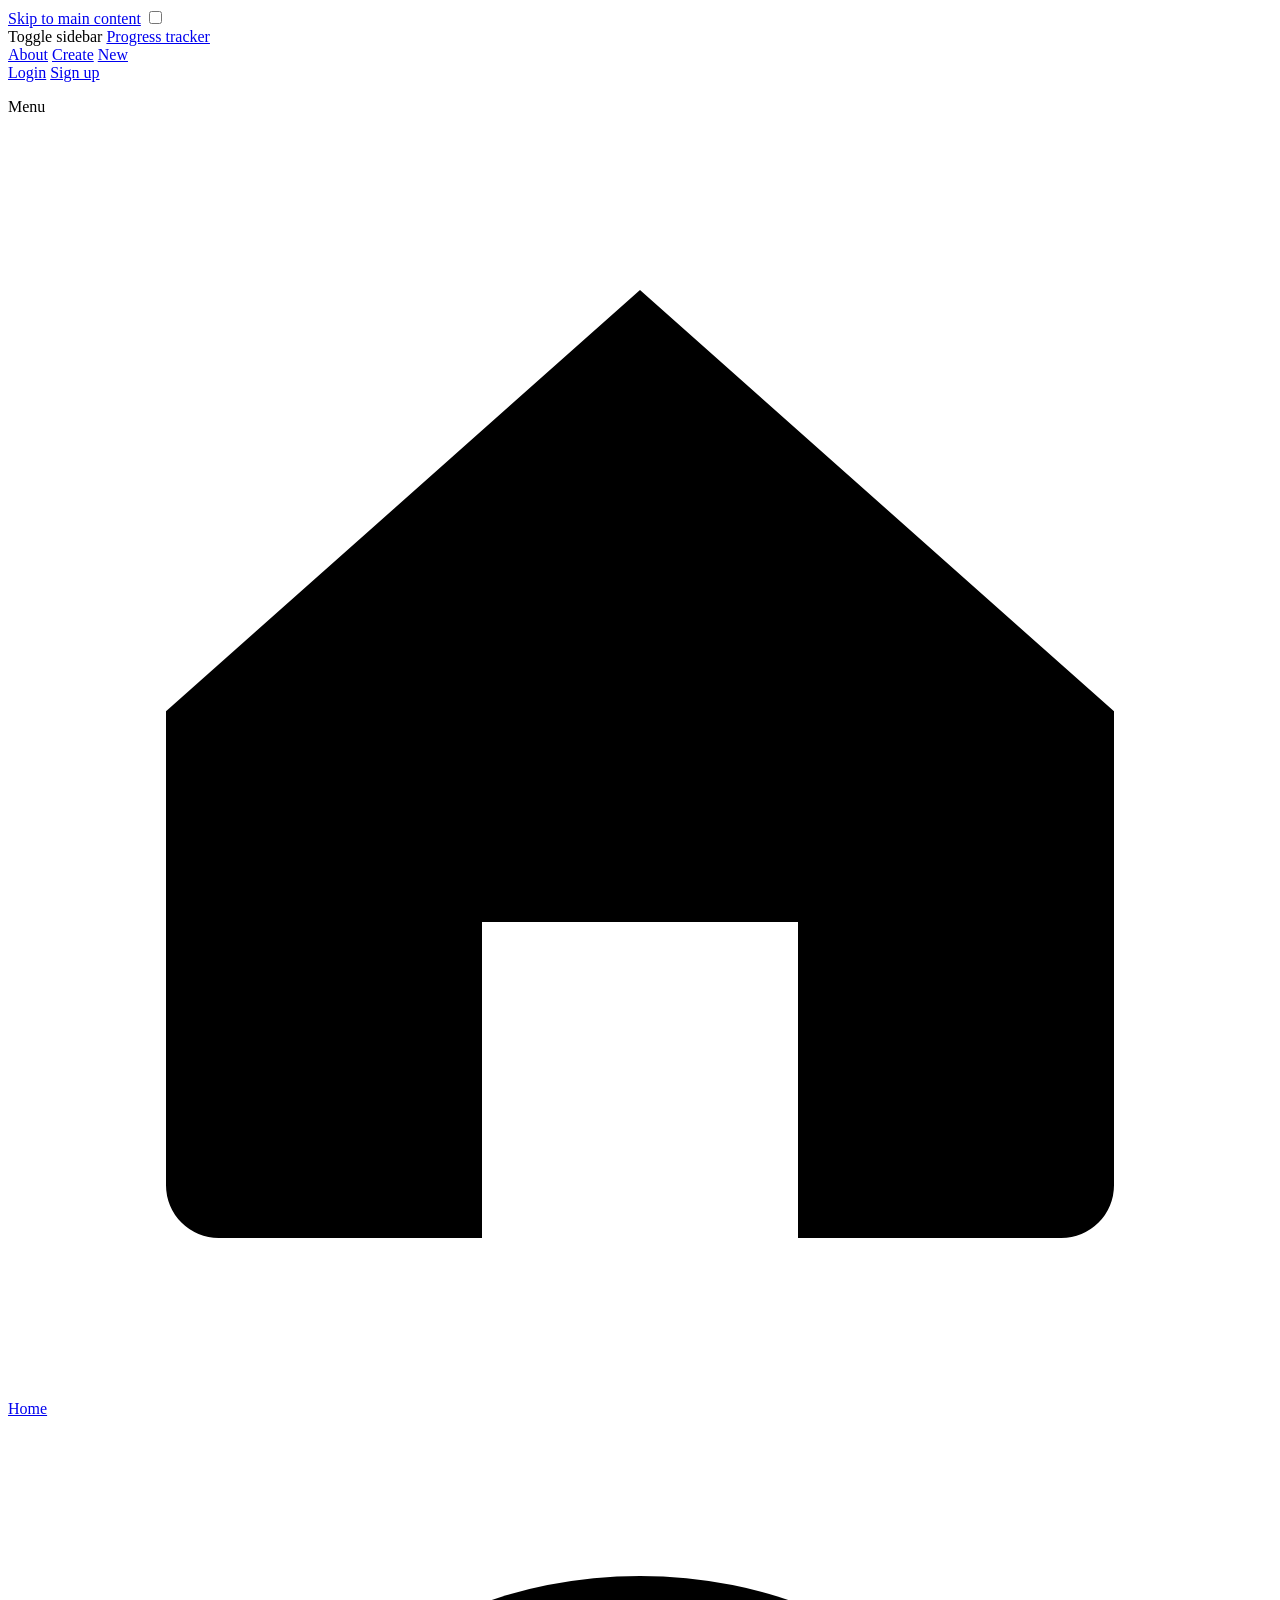
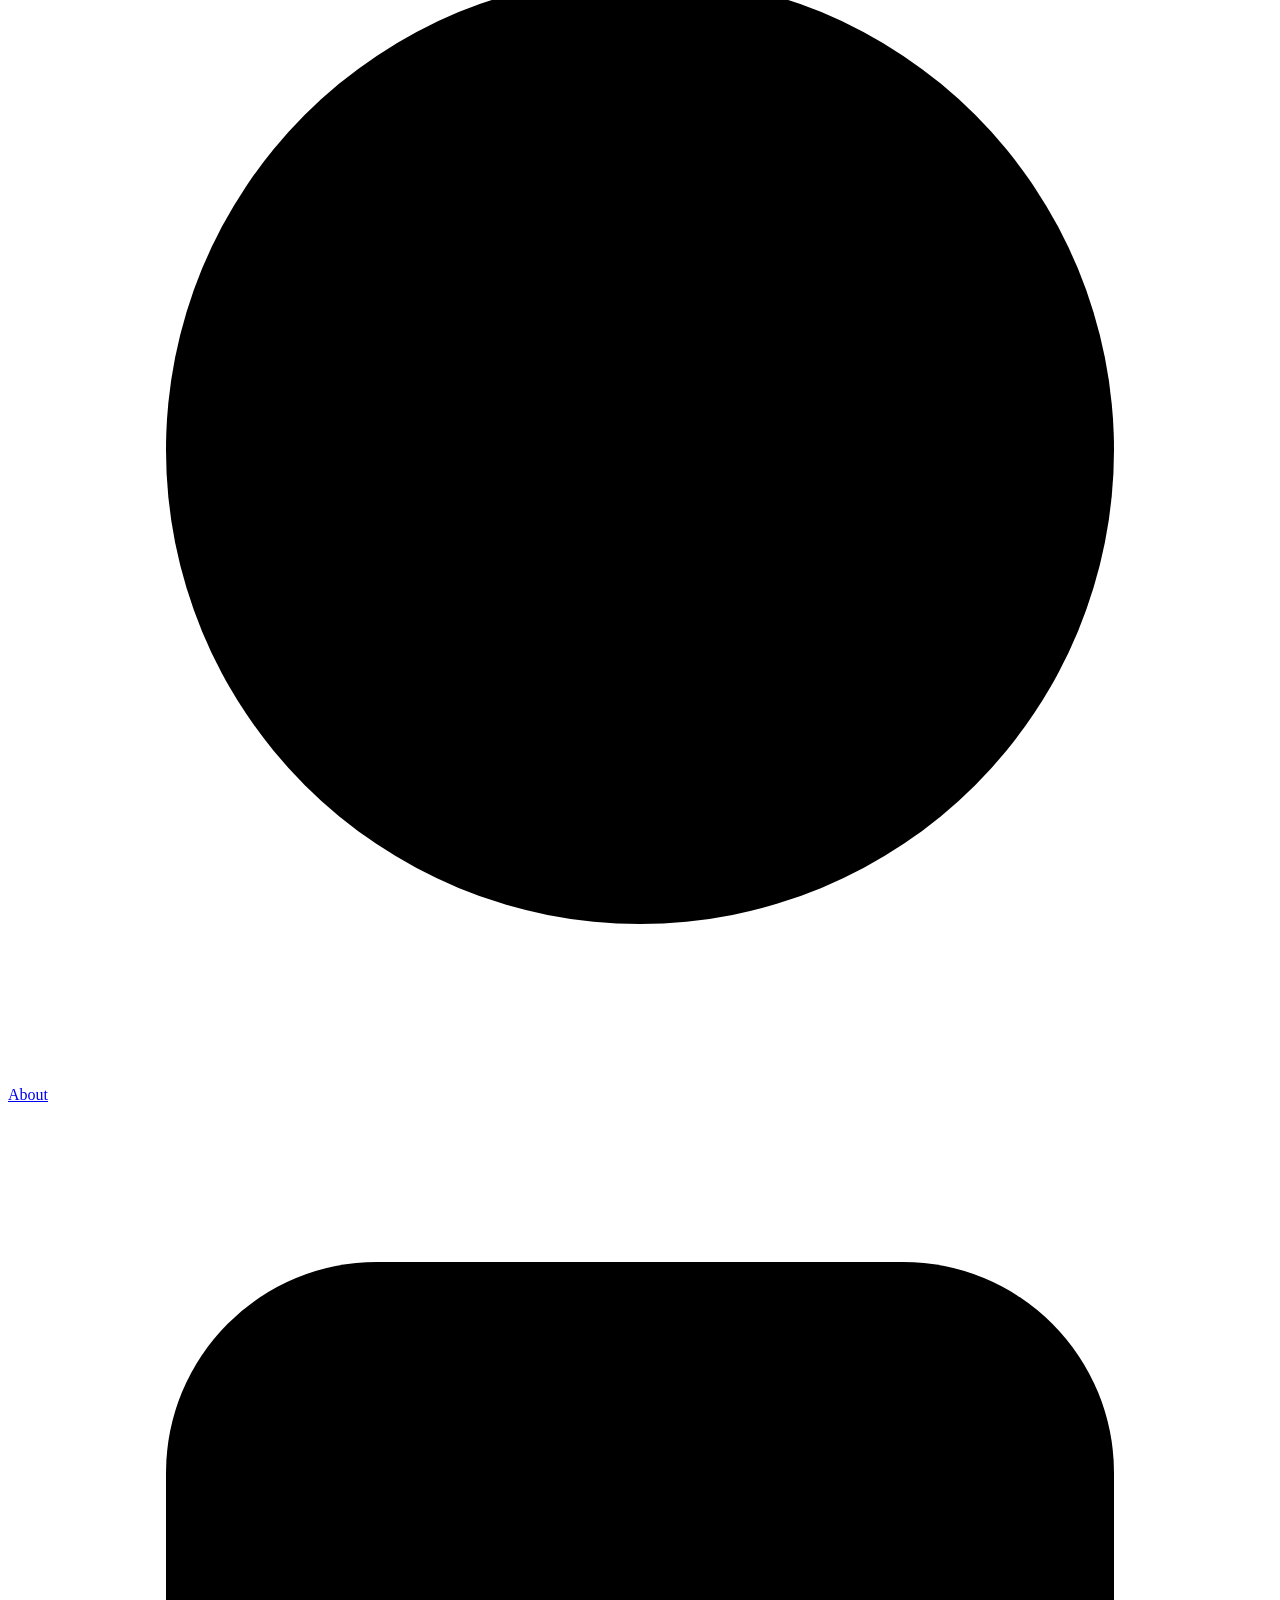
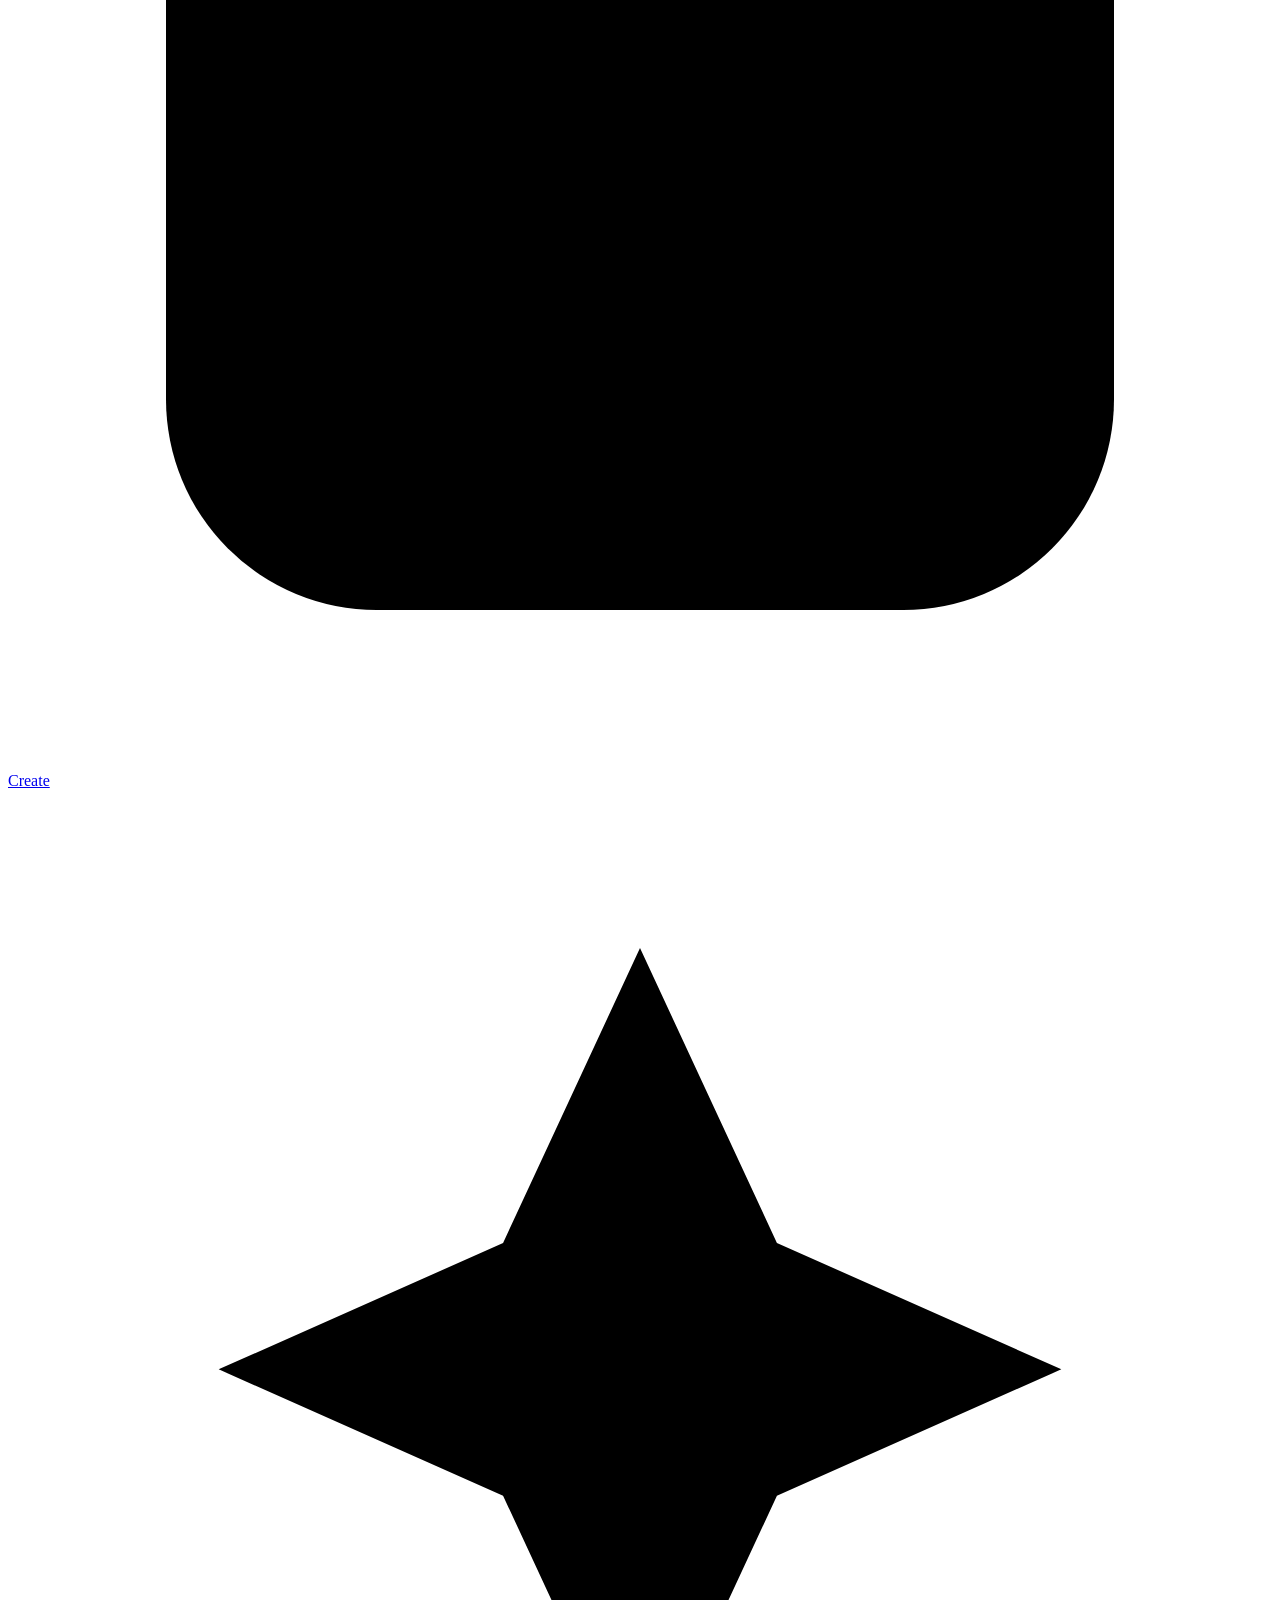
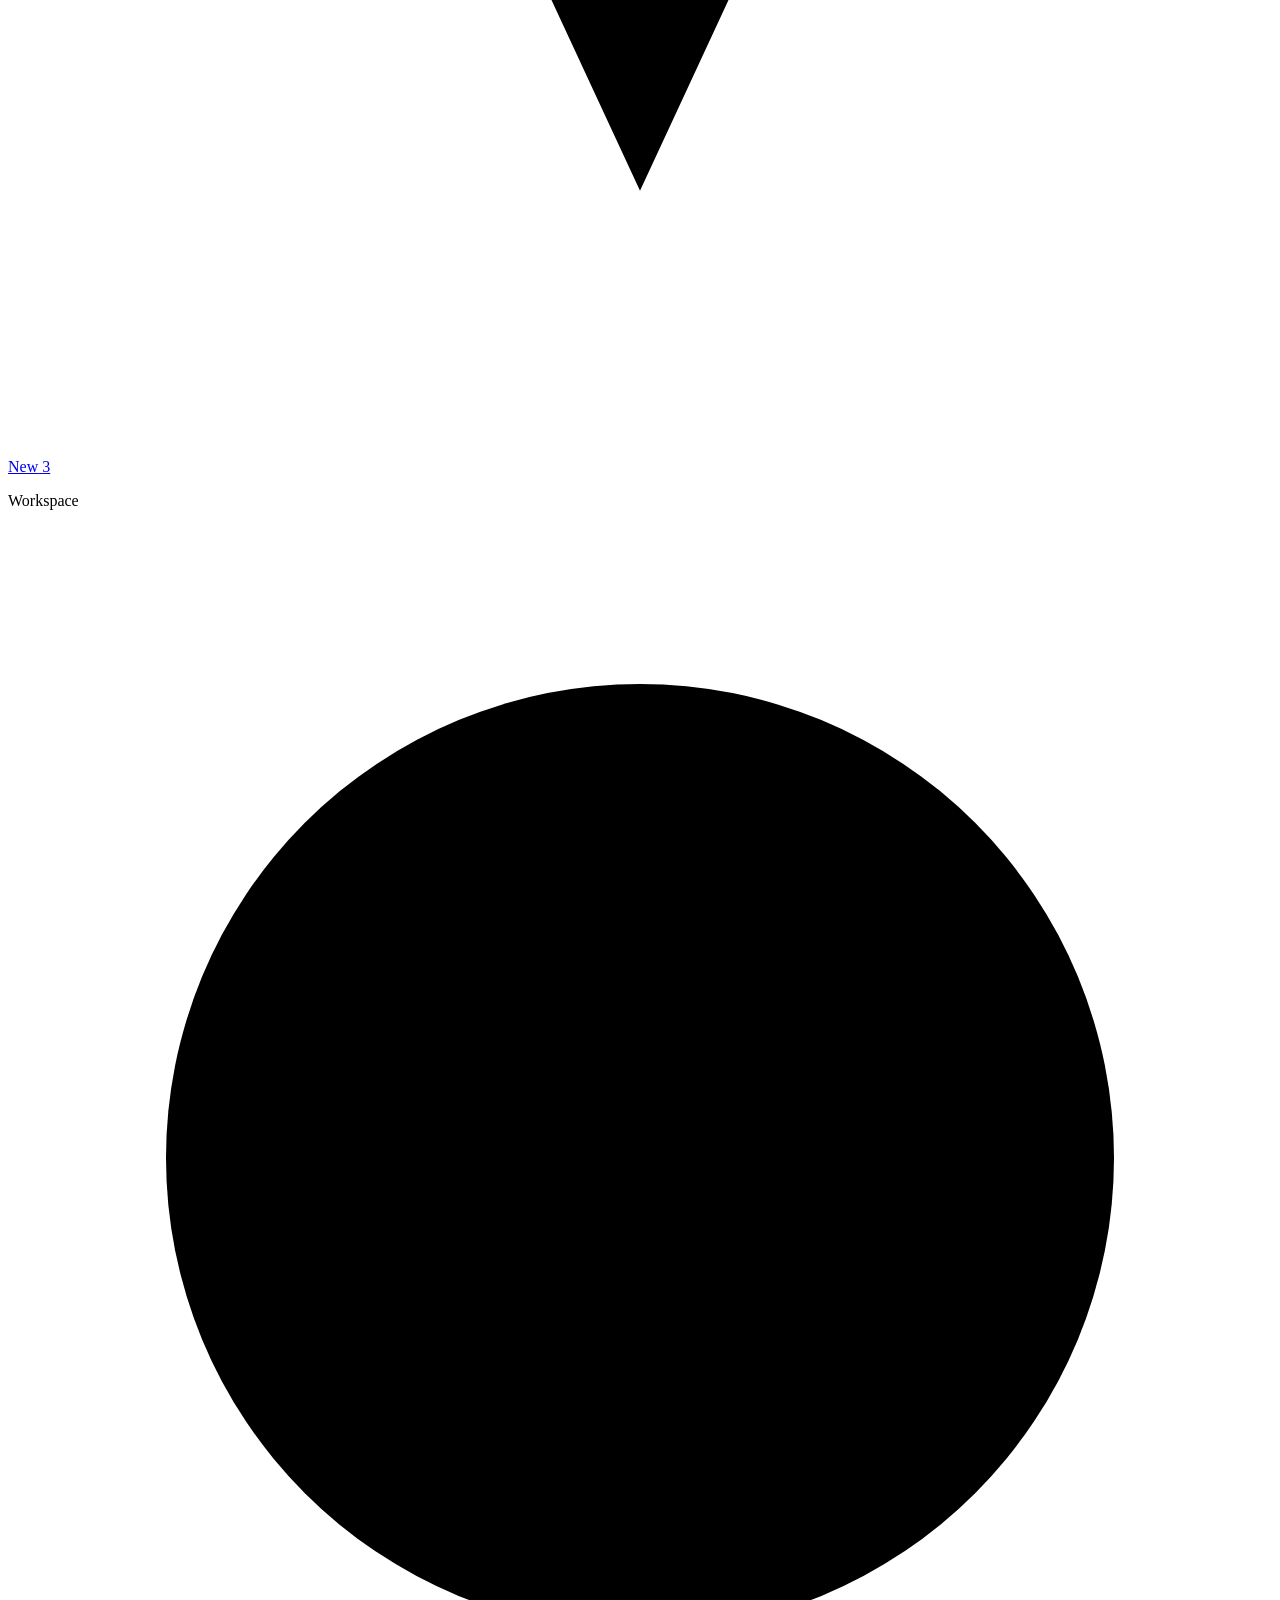
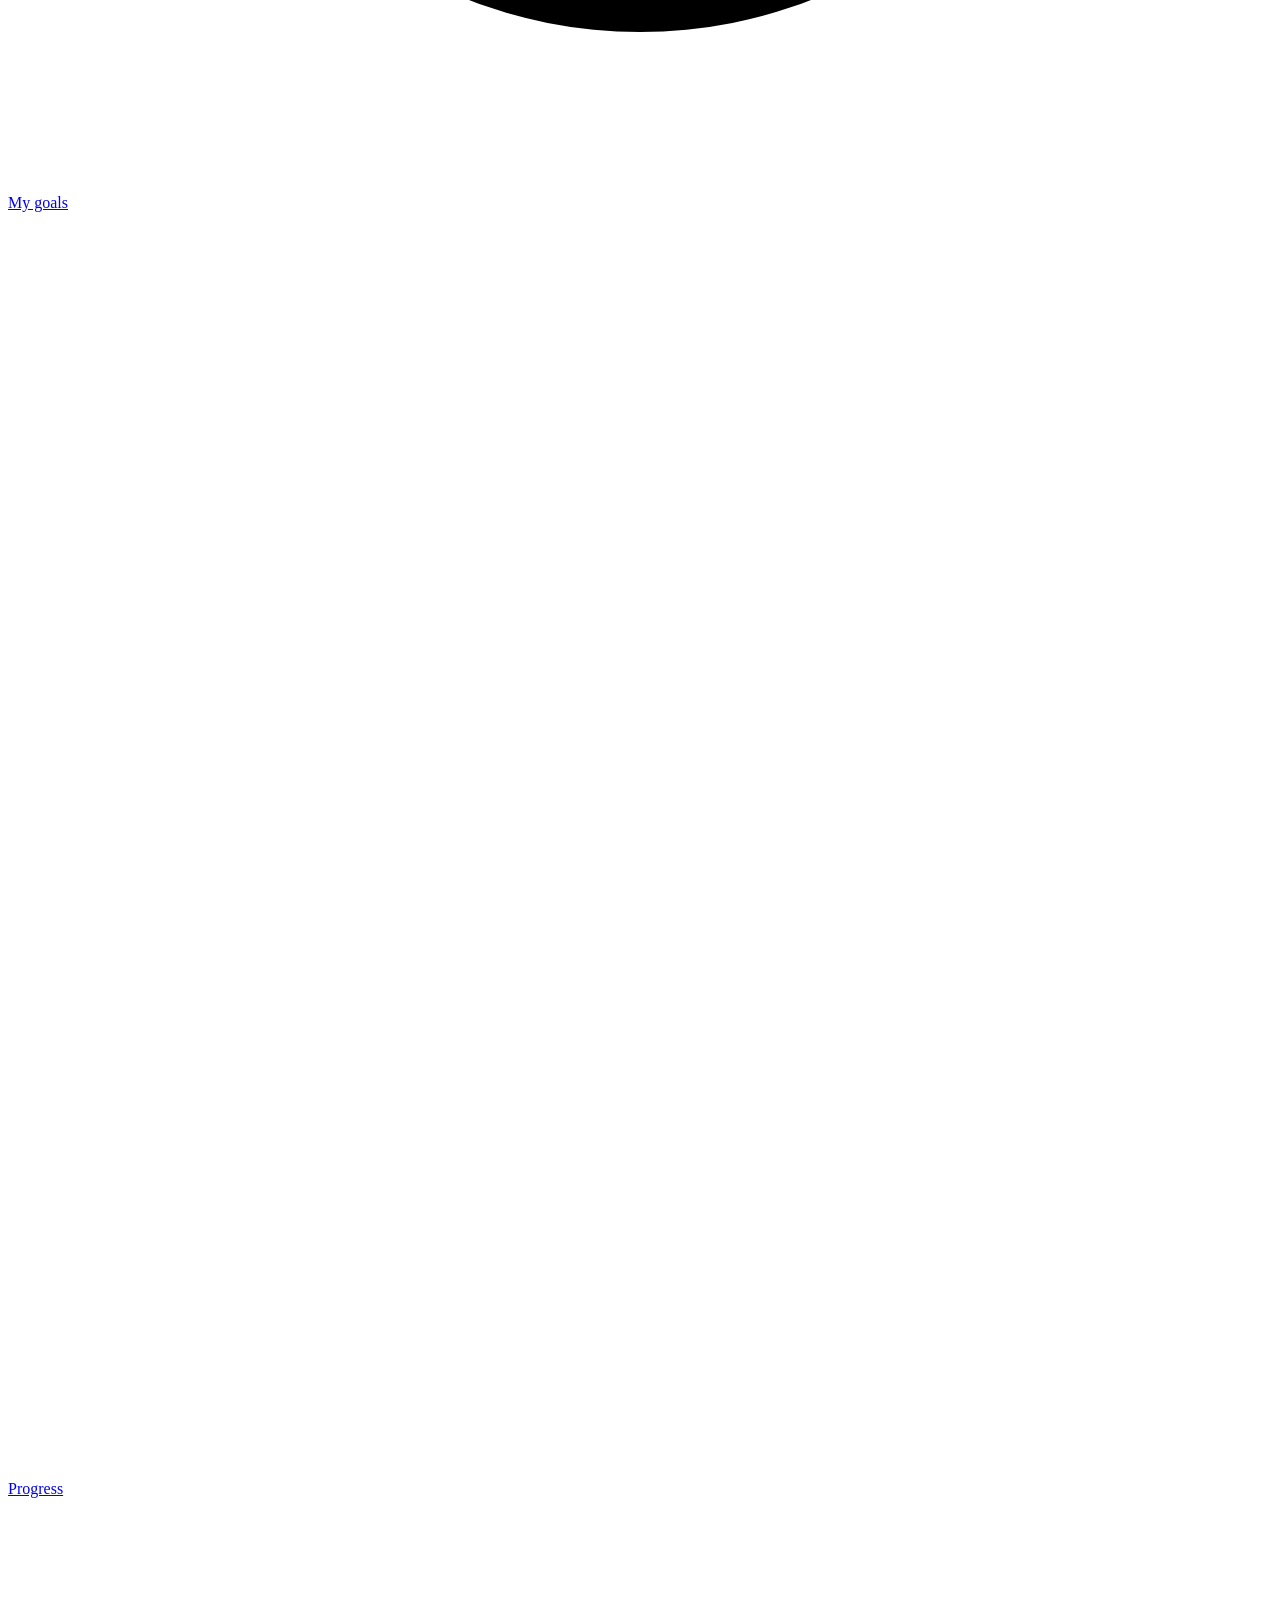
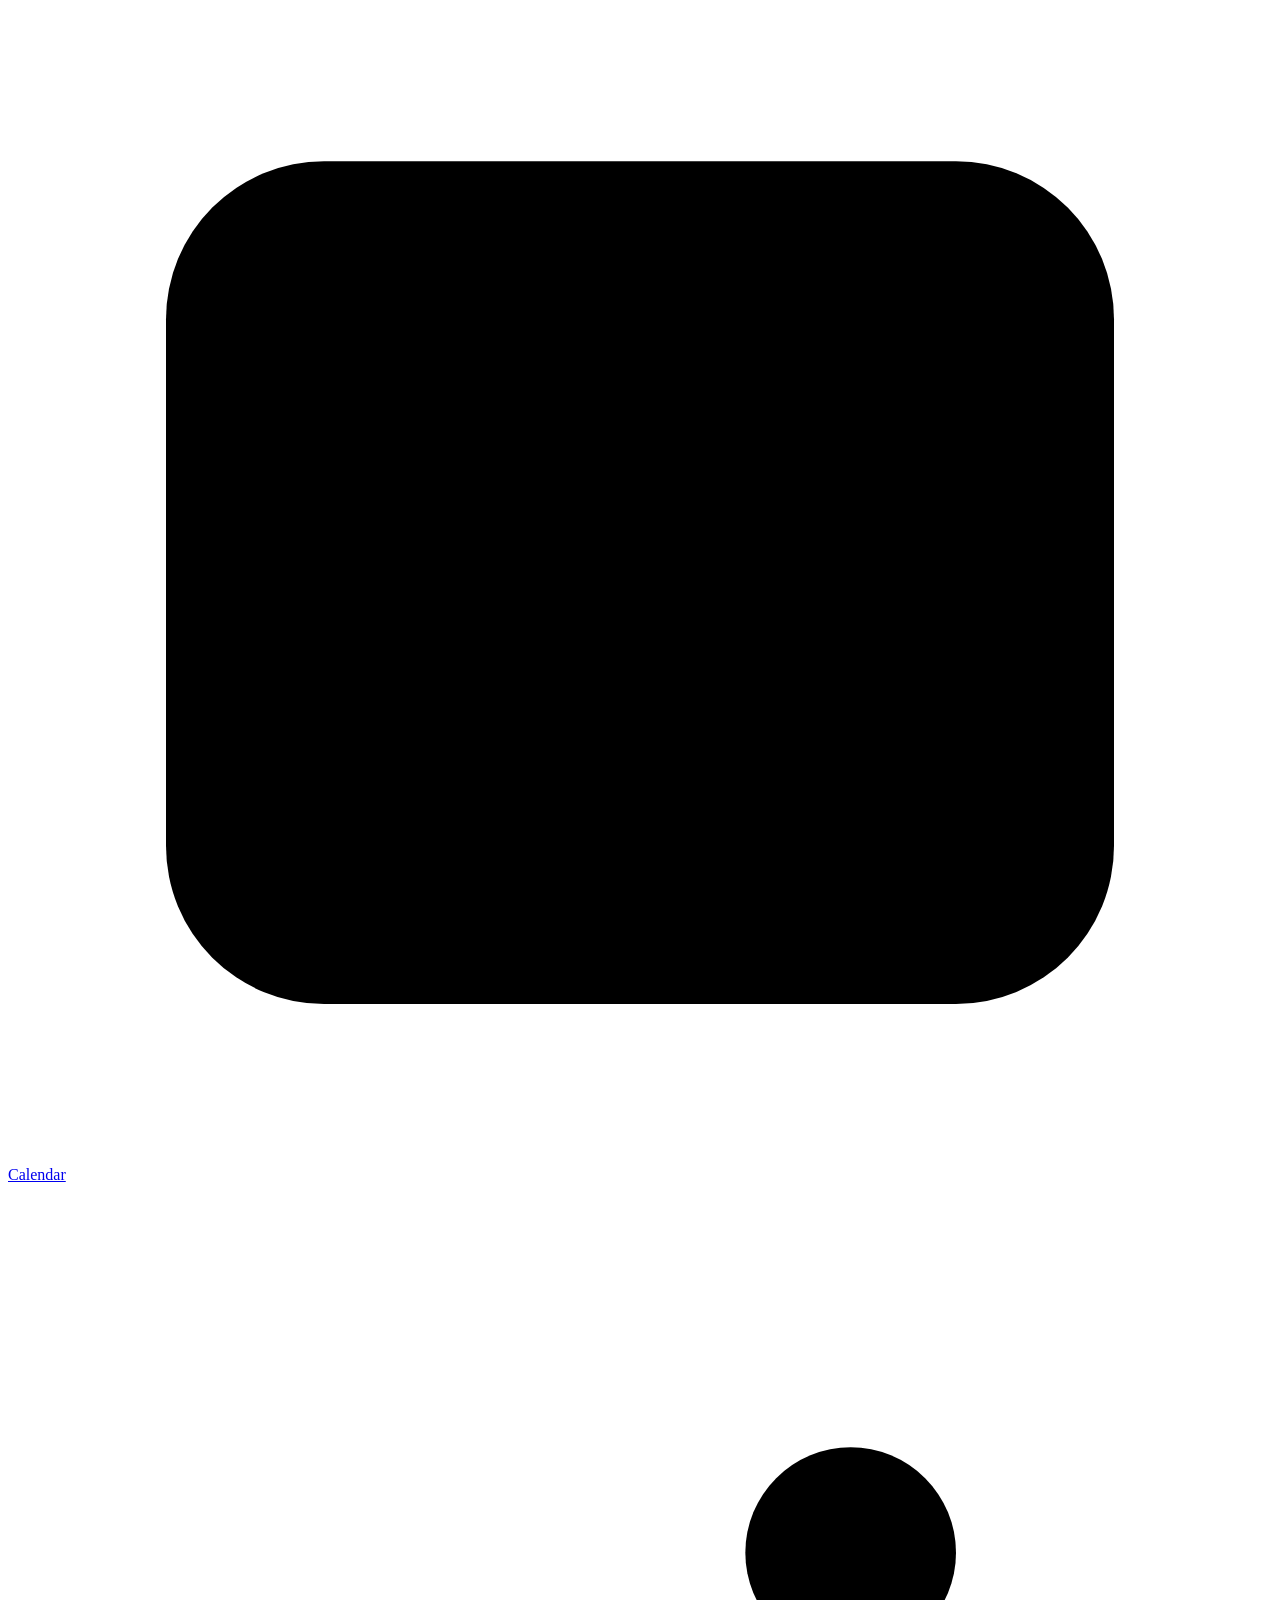
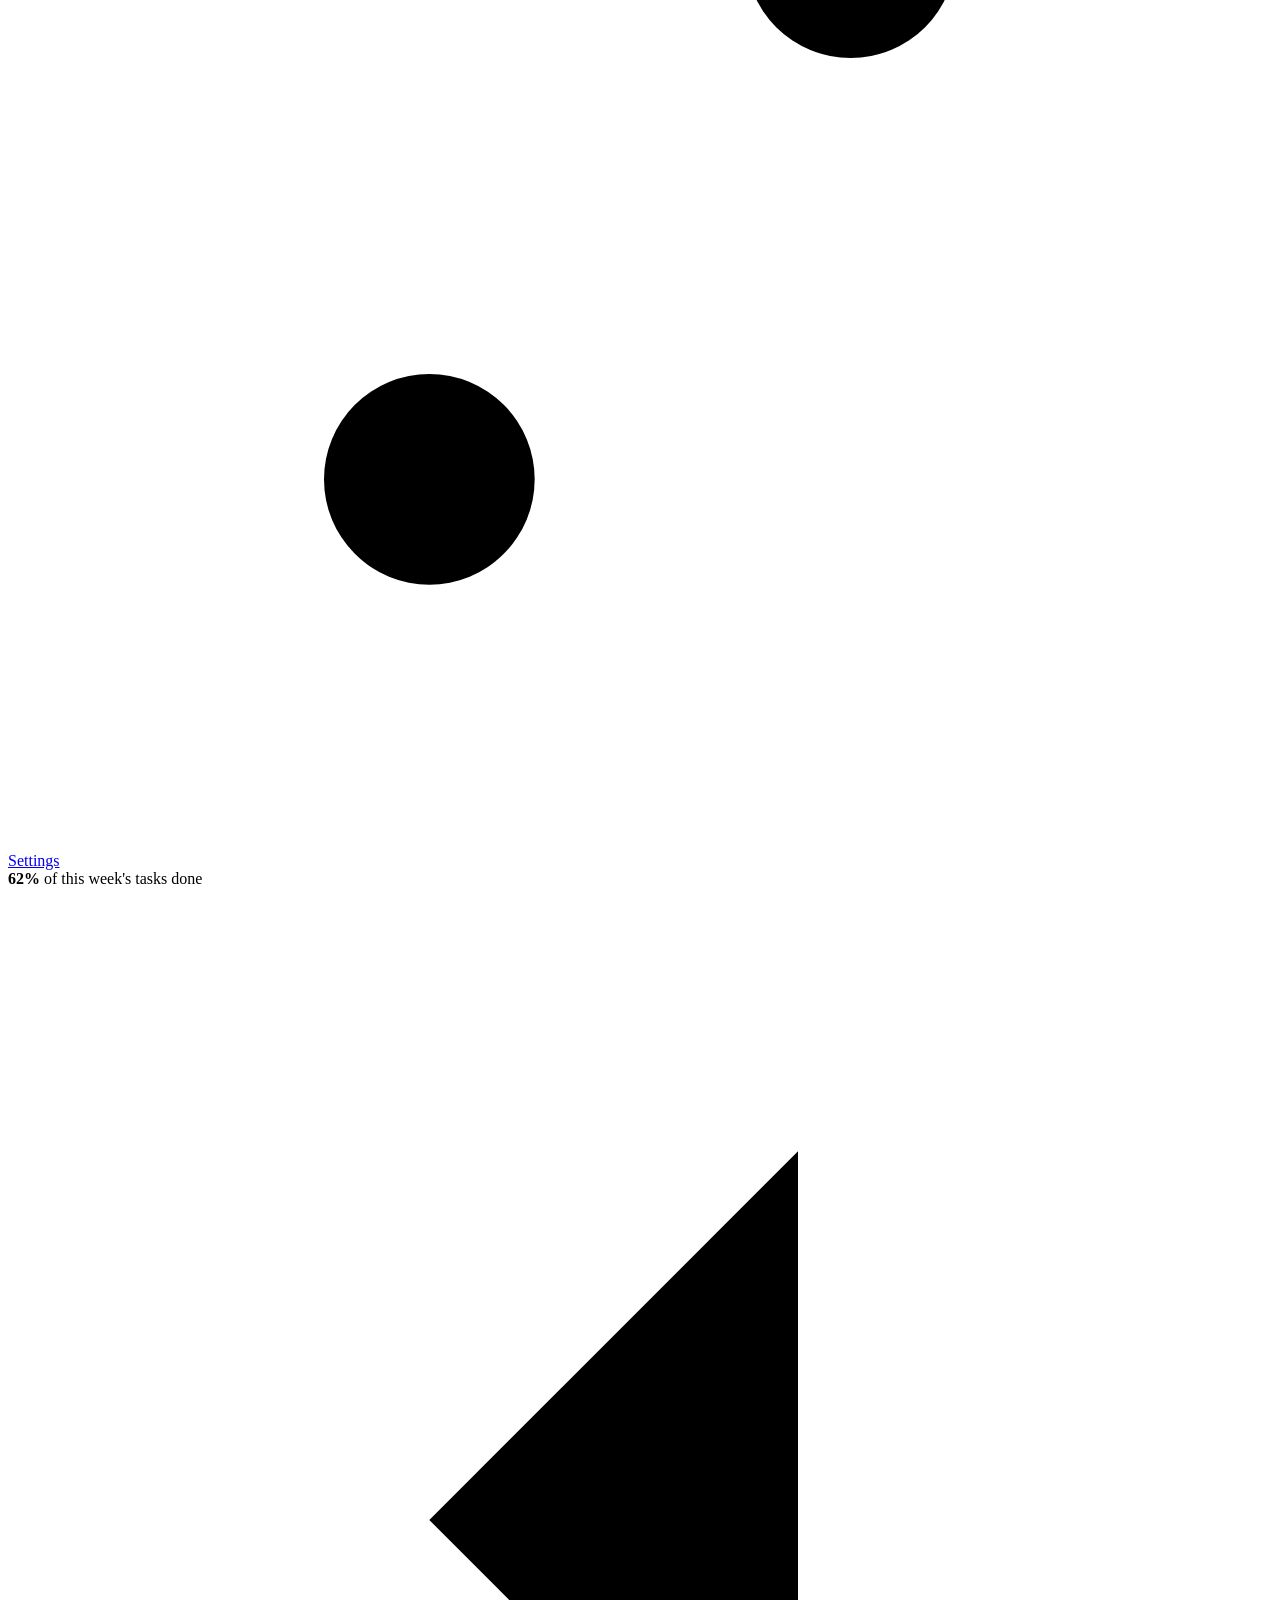
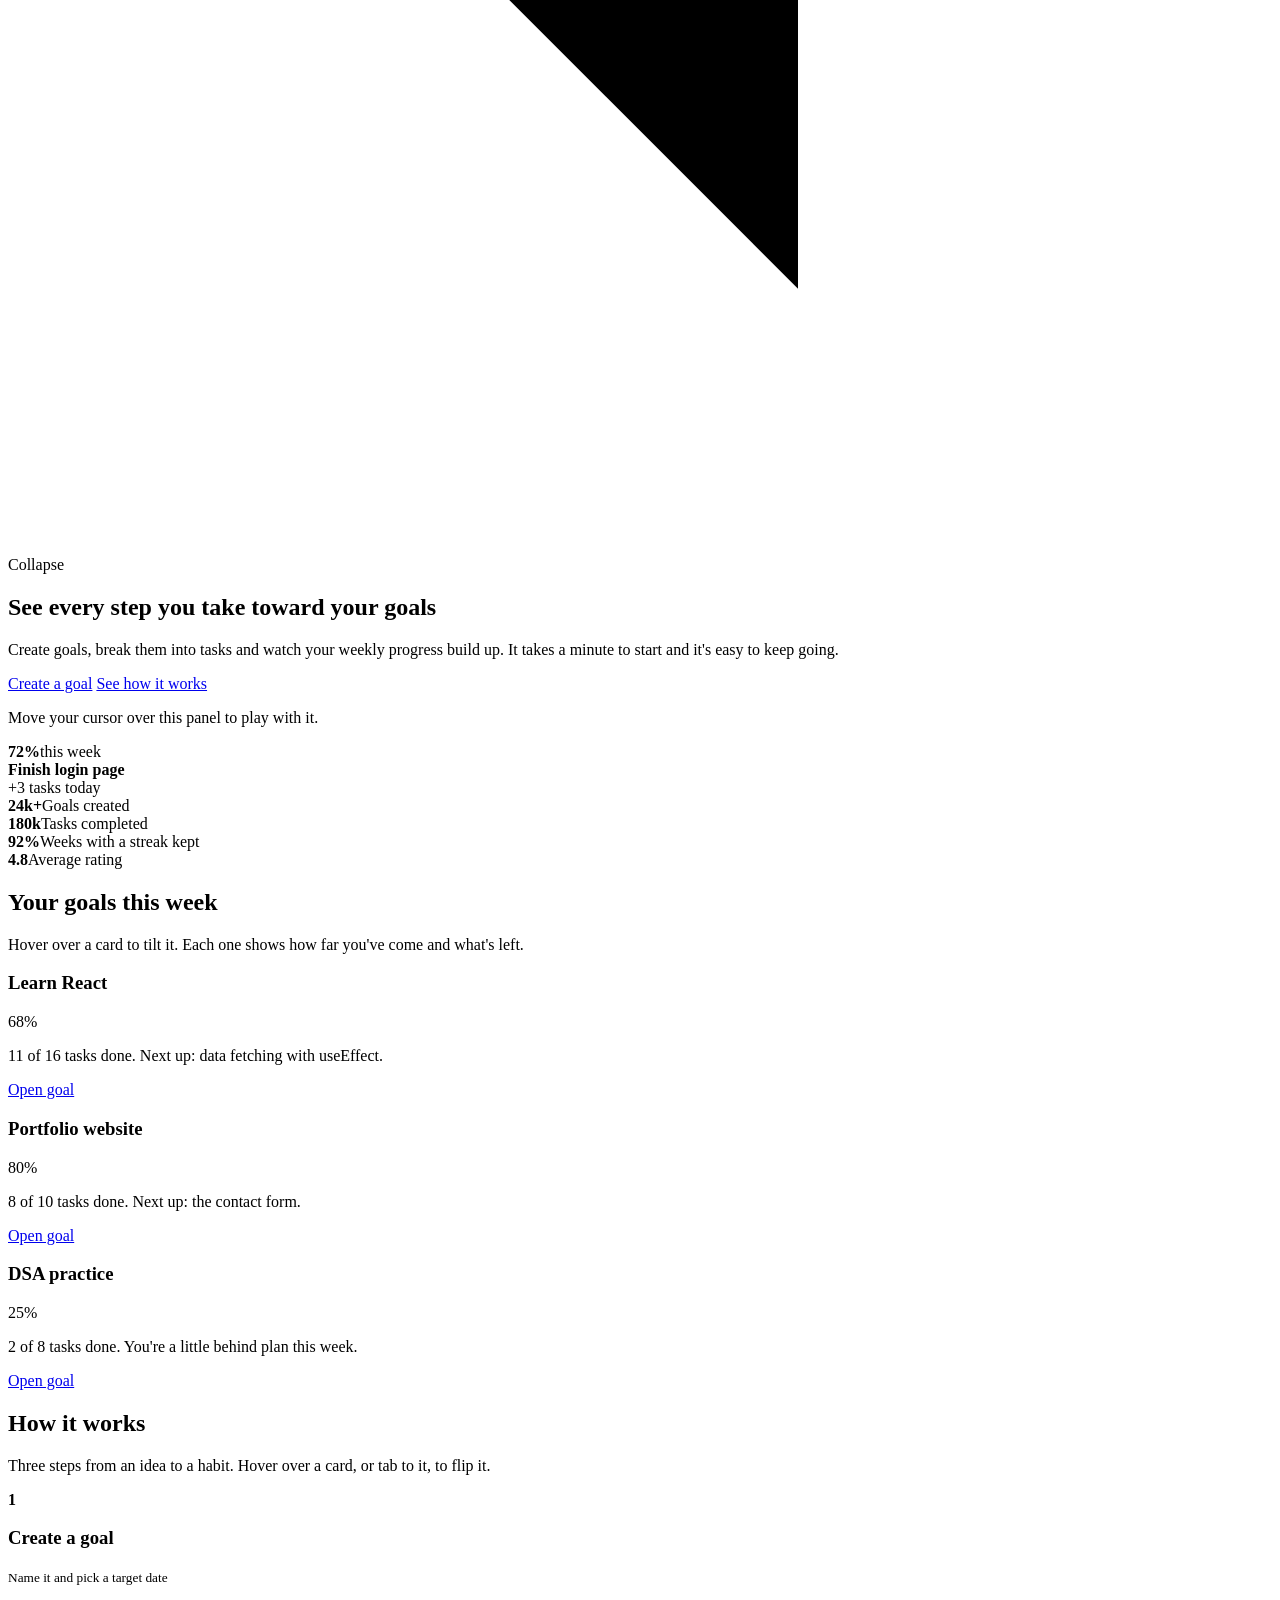
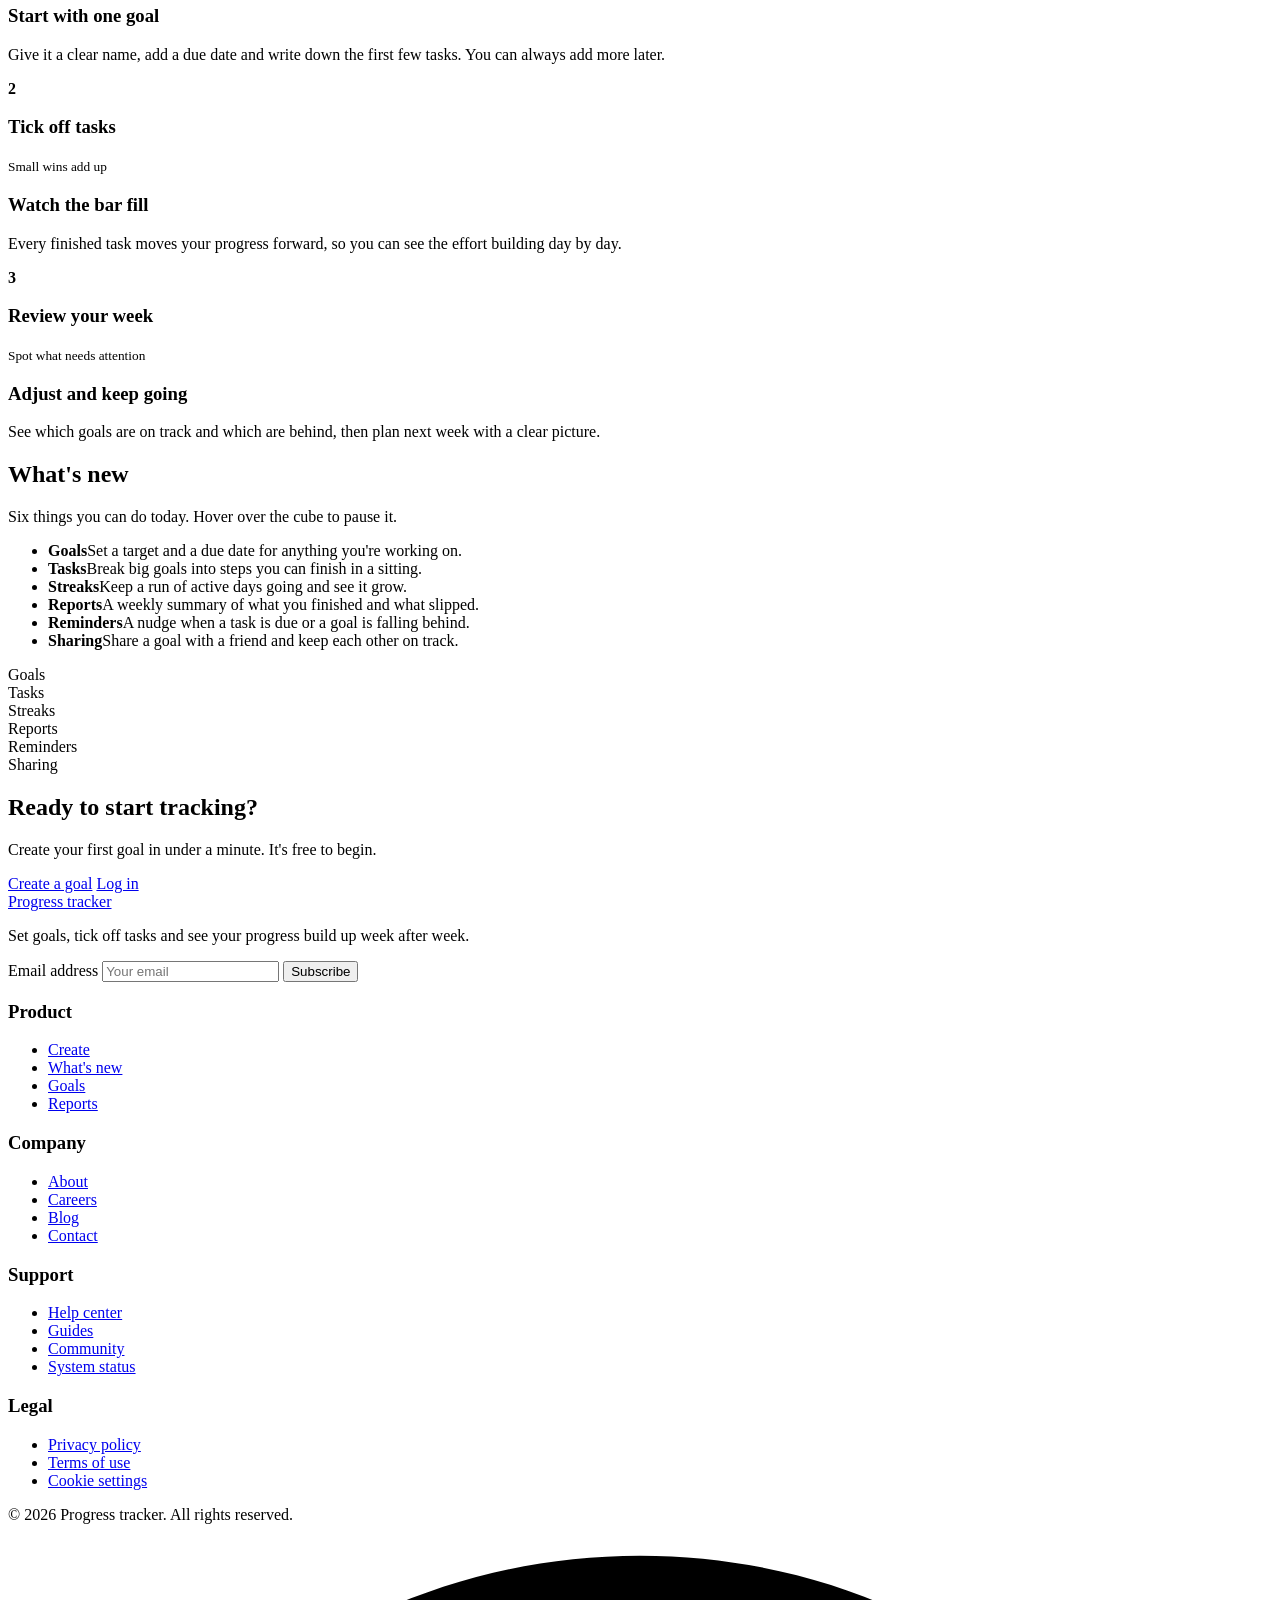
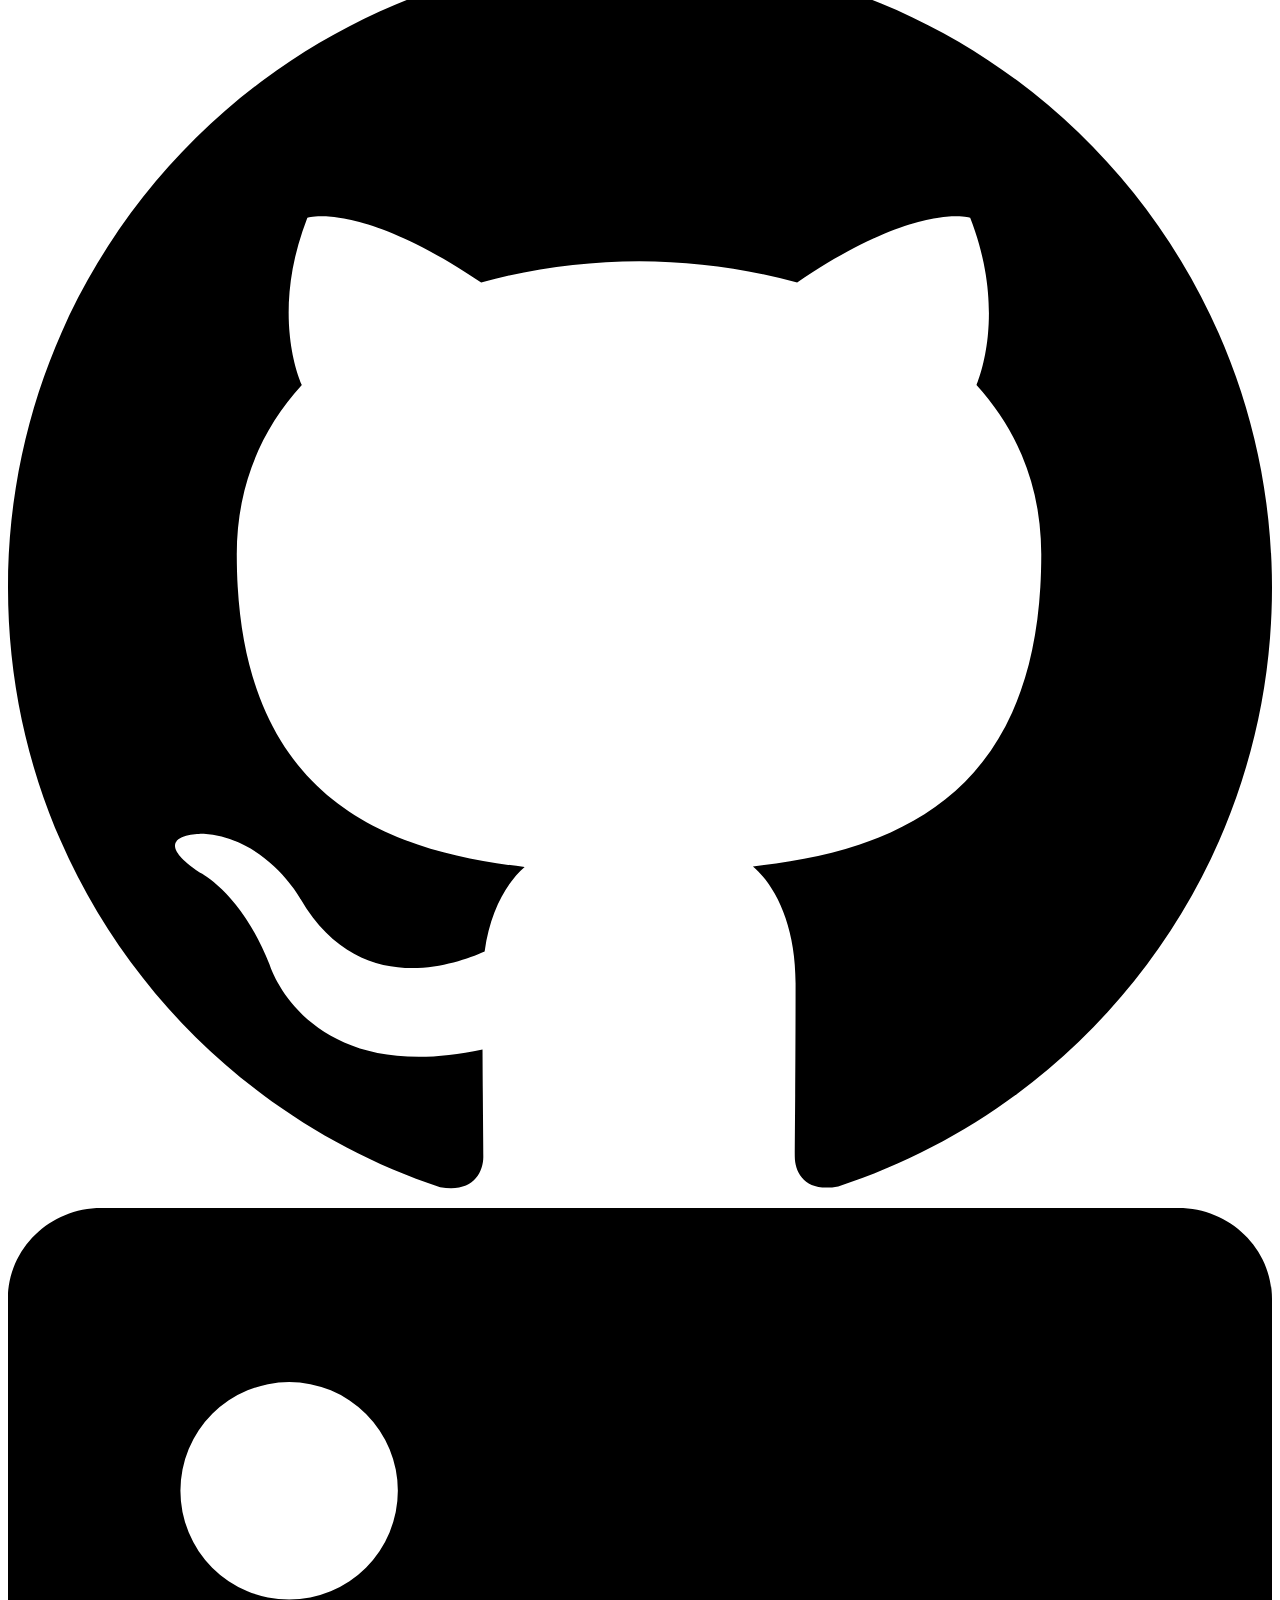
==== index.html @ a00a27ce "put all file together" ====
<!DOCTYPE html>
<html lang="en">
<head>
  <meta charset="UTF-8">
  <meta name="viewport" content="width=device-width, initial-scale=1">
  <title>Progress tracker - Home</title>
  <script src="../JS/dark-mode.js"></script>
  <link rel="preconnect" href="https://fonts.googleapis.com">
  <link rel="preconnect" href="https://fonts.gstatic.com" crossorigin>
  <link href="https://fonts.googleapis.com/css2?family=Nunito+Sans:wght@400;600;700;800&family=Sora:wght@600;700;800&display=swap" rel="stylesheet">
  <link rel="stylesheet" href="../CSS/style.css">
</head>
<body>
  <a class="skip" href="#main">Skip to main content</a>

  <!-- Drives the sidebar without JavaScript. Desktop: checked = icons only. Mobile: checked = drawer open. -->
  <input class="sb-toggle" type="checkbox" id="sb-toggle" aria-controls="sidebar">

  <!-- ============ HEADER ============ -->
  <header class="header">
    <label class="burger" for="sb-toggle">
      <span class="bars"></span>
      <span class="sr-only">Toggle sidebar</span>
    </label>

    <a class="logo" href="index.html">
      <span class="logo-mark" aria-hidden="true"></span>
      <span class="logo-name">Progress tracker</span>
    </a>

    <nav class="nav" aria-label="Primary">
      <a href="#about">About</a>
      <a href="#create">Create</a>
      <a class="nav-new" href="#new">New</a>
    </nav>

    <div class="header-actions">
      <!-- <div class="theme">
        <button class="theme-btn" id="theme-btn" type="button" aria-haspopup="true" aria-expanded="false" aria-controls="theme-menu" title="Change colours">
          <svg viewBox="0 0 24 24" aria-hidden="true"><path d="M12 3a9 9 0 1 0 0 18c1.1 0 1.8-.8 1.8-1.7 0-.5-.2-.9-.5-1.2-.3-.3-.5-.7-.5-1.2 0-.9.8-1.6 1.7-1.6H16a5 5 0 0 0 5-5c0-3.9-4-7.3-9-7.3z"/><circle cx="7.5" cy="11" r="1"/><circle cx="10.5" cy="7" r="1"/><circle cx="15.5" cy="7.5" r="1"/></svg>
          <span class="theme-text">Theme</span>
        </button>
        <div class="theme-menu" id="theme-menu" hidden>
          <h2>Choose a colour combination</h2>
          <button class="theme-opt" type="button" data-theme="1" aria-pressed="true"><span>Ocean</span><span class="dots" aria-hidden="true"><i style="--d:#0c2340"></i><i style="--d:#0fb9b1"></i><i style="--d:#ff6f3c"></i><i style="--d:#6aa8ff"></i></span></button>
          <button class="theme-opt" type="button" data-theme="2" aria-pressed="false"><span>Royal</span><span class="dots" aria-hidden="true"><i style="--d:#2b1055"></i><i style="--d:#ffd166"></i><i style="--d:#ff6b9d"></i><i style="--d:#b69cff"></i></span></button>
          <button class="theme-opt" type="button" data-theme="3" aria-pressed="false"><span>Forest</span><span class="dots" aria-hidden="true"><i style="--d:#10301f"></i><i style="--d:#6fdc8c"></i><i style="--d:#ffb454"></i><i style="--d:#8ad7ff"></i></span></button>
          <button class="theme-opt" type="button" data-theme="4" aria-pressed="false"><span>Ember</span><span class="dots" aria-hidden="true"><i style="--d:#331014"></i><i style="--d:#ffc857"></i><i style="--d:#ff7a45"></i><i style="--d:#f78fb3"></i></span></button>
          <button class="theme-opt" type="button" data-theme="5" aria-pressed="false"><span>Neon</span><span class="dots" aria-hidden="true"><i style="--d:#14142b"></i><i style="--d:#00e5c3"></i><i style="--d:#ff4fa3"></i><i style="--d:#ffe14d"></i></span></button>
        </div>
      </div> -->
      <a class="btn btn-ghost btn-sm btn-login" href="../HTML/login.html" data-open-auth="login">Login</a>
      <a class="btn btn-orange btn-sm" href="../HTML/signup.html" data-open-auth="signup">Sign up</a>
    </div>
  </header>

  <div class="shell">

    <!-- ============ SIDEBAR ============ -->
    <aside class="sidebar" id="sidebar" aria-label="Sidebar">
      <div class="sb-section">
        <p class="sb-heading">Menu</p>
        <a class="sb-link" href="index.html" aria-current="page" title="Home">
          <svg viewBox="0 0 24 24" aria-hidden="true"><path d="M3 11l9-8 9 8v9a1 1 0 0 1-1 1h-5v-6H9v6H4a1 1 0 0 1-1-1z"/></svg>
          <span class="sb-label">Home</span>
        </a>
        <a class="sb-link" href="#about" title="About">
          <svg viewBox="0 0 24 24" aria-hidden="true"><circle cx="12" cy="12" r="9"/><path d="M12 11v6M12 7.5v.01"/></svg>
          <span class="sb-label">About</span>
        </a>
        <a class="sb-link" href="#create" title="Create">
          <svg viewBox="0 0 24 24" aria-hidden="true"><rect x="3" y="3" width="18" height="18" rx="4"/><path d="M12 8v8M8 12h8"/></svg>
          <span class="sb-label">Create</span>
        </a>
        <a class="sb-link" href="#new" title="New">
          <svg viewBox="0 0 24 24" aria-hidden="true"><path d="M12 3l2.6 5.6L20 11l-5.4 2.4L12 19l-2.6-5.6L4 11l5.4-2.4z"/></svg>
          <span class="sb-label">New</span>
          <span class="sb-badge">3</span>
        </a>
      </div>

      <div class="sb-section">
        <p class="sb-heading">Workspace</p>
        <a class="sb-link" href="#goals" title="My goals">
          <svg viewBox="0 0 24 24" aria-hidden="true"><circle cx="12" cy="12" r="9"/><circle cx="12" cy="12" r="5"/><circle cx="12" cy="12" r="1"/></svg>
          <span class="sb-label">My goals</span>
        </a>
        <a class="sb-link" href="#" title="Progress">
          <svg viewBox="0 0 24 24" aria-hidden="true"><path d="M4 20V11M10 20V5M16 20v-8M21 20H3"/></svg>
          <span class="sb-label">Progress</span>
        </a>
        <a class="sb-link" href="#" title="Calendar">
          <svg viewBox="0 0 24 24" aria-hidden="true"><rect x="3" y="5" width="18" height="16" rx="3"/><path d="M3 10h18M8 3v4M16 3v4"/></svg>
          <span class="sb-label">Calendar</span>
        </a>
        <a class="sb-link" href="#" title="Settings">
          <svg viewBox="0 0 24 24" aria-hidden="true"><path d="M4 7h10M18 7h2M4 17h2M10 17h10"/><circle cx="16" cy="7" r="2"/><circle cx="8" cy="17" r="2"/></svg>
          <span class="sb-label">Settings</span>
        </a>
      </div>

      <div class="sb-widget">
        <strong>62%</strong>
        <span>of this week's tasks done</span>
        <div class="sb-meter" aria-hidden="true"><i></i></div>
      </div>

      <label class="sb-link sb-collapse" for="sb-toggle" title="Collapse or expand sidebar">
        <svg viewBox="0 0 24 24" aria-hidden="true"><path d="M15 5l-7 7 7 7"/></svg>
        <span class="sb-label">Collapse</span>
      </label>
    </aside>

    <label class="scrim" for="sb-toggle" aria-hidden="true"></label>

    <div class="content">

      <!-- ============ MAIN ============ -->
      <main id="main">

        <!-- Hero: move the cursor over it. The tiles light up and the 3D ring turns to face you. -->
        <section class="hero" aria-labelledby="hero-title">
          <div class="cells" aria-hidden="true">
            <i></i><i></i><i></i><i></i><i></i><i></i><i></i><i></i><i></i><i></i>
            <i></i><i></i><i></i><i></i><i></i><i></i><i></i><i></i><i></i><i></i>
            <i></i><i></i><i></i><i></i><i></i><i></i><i></i><i></i><i></i><i></i>
            <i></i><i></i><i></i><i></i><i></i><i></i><i></i><i></i><i></i><i></i>
            <i></i><i></i><i></i><i></i><i></i><i></i><i></i><i></i><i></i><i></i>
            <i></i><i></i><i></i><i></i><i></i><i></i><i></i><i></i><i></i><i></i>
          </div>

          <div class="hero-copy">
            <h1 id="hero-title">See every step you take toward your goals</h1>
            <p>Create goals, break them into tasks and watch your weekly progress build up. It takes a minute to start and it's easy to keep going.</p>
            <div class="hero-actions">
              <a class="btn btn-orange" href="#create">Create a goal</a>
              <a class="btn btn-light" href="#about">See how it works</a>
            </div>
            <p class="hero-hint">Move your cursor over this panel to play with it.</p>
          </div>

          <div class="hero-visual" aria-hidden="true">
            <div class="obj">
              <div class="orbit"></div>
              <div class="ring"></div>
              <div class="ring-num"><strong>72%</strong><span>this week</span></div>
              <div class="task-card"><b>Finish login page</b><i></i></div>
              <div class="chip">+3 tasks today</div>
              <div class="sphere"></div>
            </div>
          </div>
        </section>

        <!-- Stats (sample numbers: replace with your own) -->
        <section class="stats reveal" aria-label="Progress tracker in numbers">
          <div class="stat" style="--c: var(--teal)"><strong>24k+</strong><span>Goals created</span></div>
          <div class="stat" style="--c: var(--orange)"><strong>180k</strong><span>Tasks completed</span></div>
          <div class="stat" style="--c: var(--sky)"><strong>92%</strong><span>Weeks with a streak kept</span></div>
          <div class="stat" style="--c: var(--navy)"><strong>4.8</strong><span>Average rating</span></div>
        </section>

        <!-- Goals: each card tilts toward the cursor -->
        <section id="goals" aria-labelledby="goals-title">
          <div class="section-head">
            <h2 id="goals-title">Your goals this week</h2>
            <p>Hover over a card to tilt it. Each one shows how far you've come and what's left.</p>
          </div>

          <div class="goals">
            <article class="tilt reveal" style="--accent: var(--teal)">
              <div class="zones" aria-hidden="true"><i></i><i></i><i></i><i></i><i></i><i></i><i></i><i></i><i></i></div>
              <div class="tilt-card">
                <h3>Learn React</h3>
                <p class="pct">68%</p>
                <div class="meter" role="progressbar" aria-valuemin="0" aria-valuemax="100" aria-valuenow="68" aria-label="Learn React" style="--p: 68"><i></i></div>
                <p>11 of 16 tasks done. Next up: data fetching with useEffect.</p>
                <a class="link" href="#">Open goal</a>
              </div>
            </article>

            <article class="tilt reveal" style="--accent: var(--sky)">
              <div class="zones" aria-hidden="true"><i></i><i></i><i></i><i></i><i></i><i></i><i></i><i></i><i></i></div>
              <div class="tilt-card">
                <h3>Portfolio website</h3>
                <p class="pct">80%</p>
                <div class="meter" role="progressbar" aria-valuemin="0" aria-valuemax="100" aria-valuenow="80" aria-label="Portfolio website" style="--p: 80"><i></i></div>
                <p>8 of 10 tasks done. Next up: the contact form.</p>
                <a class="link" href="#">Open goal</a>
              </div>
            </article>

            <article class="tilt reveal" style="--accent: var(--orange)">
              <div class="zones" aria-hidden="true"><i></i><i></i><i></i><i></i><i></i><i></i><i></i><i></i><i></i></div>
              <div class="tilt-card">
                <h3>DSA practice</h3>
                <p class="pct">25%</p>
                <div class="meter" role="progressbar" aria-valuemin="0" aria-valuemax="100" aria-valuenow="25" aria-label="DSA practice" style="--p: 25"><i></i></div>
                <p>2 of 8 tasks done. You're a little behind plan this week.</p>
                <a class="link" href="#">Open goal</a>
              </div>
            </article>
          </div>
        </section>

        <!-- How it works: cards flip on hover or keyboard focus -->
        <section id="about" aria-labelledby="about-title">
          <div class="section-head">
            <h2 id="about-title">How it works</h2>
            <p>Three steps from an idea to a habit. Hover over a card, or tab to it, to flip it.</p>
          </div>

          <div class="steps">
            <article class="flip reveal" tabindex="0" style="--c: var(--teal)">
              <div class="flip-inner">
                <div class="face face-front">
                  <b>1</b>
                  <h3>Create a goal</h3>
                  <small>Name it and pick a target date</small>
                </div>
                <div class="face face-back">
                  <h3>Start with one goal</h3>
                  <p>Give it a clear name, add a due date and write down the first few tasks. You can always add more later.</p>
                </div>
              </div>
            </article>

            <article class="flip reveal" tabindex="0" style="--c: var(--orange)">
              <div class="flip-inner">
                <div class="face face-front">
                  <b>2</b>
                  <h3>Tick off tasks</h3>
                  <small>Small wins add up</small>
                </div>
                <div class="face face-back">
                  <h3>Watch the bar fill</h3>
                  <p>Every finished task moves your progress forward, so you can see the effort building day by day.</p>
                </div>
              </div>
            </article>

            <article class="flip reveal" tabindex="0" style="--c: var(--sky)">
              <div class="flip-inner">
                <div class="face face-front">
                  <b>3</b>
                  <h3>Review your week</h3>
                  <small>Spot what needs attention</small>
                </div>
                <div class="face face-back">
                  <h3>Adjust and keep going</h3>
                  <p>See which goals are on track and which are behind, then plan next week with a clear picture.</p>
                </div>
              </div>
            </article>
          </div>
        </section>

        <!-- What's new: rotating cube (pauses on hover) -->
        <section id="new" class="showcase" aria-labelledby="new-title">
          <div>
            <div class="section-head">
              <h2 id="new-title">What's new</h2>
              <p>Six things you can do today. Hover over the cube to pause it.</p>
            </div>
            <ul class="features">
              <li style="--c: var(--teal)"><div><strong>Goals</strong><span>Set a target and a due date for anything you're working on.</span></div></li>
              <li style="--c: var(--orange)"><div><strong>Tasks</strong><span>Break big goals into steps you can finish in a sitting.</span></div></li>
              <li style="--c: var(--sky)"><div><strong>Streaks</strong><span>Keep a run of active days going and see it grow.</span></div></li>
              <li style="--c: var(--teal)"><div><strong>Reports</strong><span>A weekly summary of what you finished and what slipped.</span></div></li>
              <li style="--c: var(--orange)"><div><strong>Reminders</strong><span>A nudge when a task is due or a goal is falling behind.</span></div></li>
              <li style="--c: var(--sky)"><div><strong>Sharing</strong><span>Share a goal with a friend and keep each other on track.</span></div></li>
            </ul>
          </div>

          <div class="cube-wrap reveal" aria-hidden="true">
            <div class="cube">
              <div class="f1">Goals</div>
              <div class="f2">Tasks</div>
              <div class="f3">Streaks</div>
              <div class="f4">Reports</div>
              <div class="f5">Reminders</div>
              <div class="f6">Sharing</div>
            </div>
          </div>
        </section>

        <!-- Call to action -->
        <section id="create" class="cta reveal" aria-labelledby="cta-title">
          <div>
            <h2 id="cta-title">Ready to start tracking?</h2>
            <p>Create your first goal in under a minute. It's free to begin.</p>
          </div>
          <div class="cta-actions">
            <a class="btn btn-navy" href="#" data-open-auth="signup">Create a goal</a>
            <a class="btn btn-ghost" href="#" data-open-auth="login">Log in</a>
          </div>
        </section>

      </main>

      <!-- ============ FOOTER ============ -->
      <footer class="footer">
        <div class="footer-inner">
          <div class="footer-grid">
            <div class="footer-about">
              <a class="logo" href="index.html">
                <span class="logo-mark" aria-hidden="true"></span>
                <span>Progress tracker</span>
              </a>
              <p>Set goals, tick off tasks and see your progress build up week after week.</p>
              <form class="news" action="#" method="post">
                <label class="sr-only" for="news-email">Email address</label>
                <input id="news-email" name="email" type="email" placeholder="Your email" autocomplete="email" required>
                <button class="btn btn-orange btn-sm" type="submit">Subscribe</button>
              </form>
            </div>

            <nav aria-label="Product">
              <h3>Product</h3>
              <ul>
                <li><a class="footer-link" href="#create">Create</a></li>
                <li><a class="footer-link" href="#new">What's new</a></li>
                <li><a class="footer-link" href="#goals">Goals</a></li>
                <li><a class="footer-link" href="#">Reports</a></li>
              </ul>
            </nav>

            <nav aria-label="Company">
              <h3>Company</h3>
              <ul>
                <li><a class="footer-link" href="#about">About</a></li>
                <li><a class="footer-link" href="#">Careers</a></li>
                <li><a class="footer-link" href="#">Blog</a></li>
                <li><a class="footer-link" href="#">Contact</a></li>
              </ul>
            </nav>

            <nav aria-label="Support">
              <h3>Support</h3>
              <ul>
                <li><a class="footer-link" href="#">Help center</a></li>
                <li><a class="footer-link" href="#">Guides</a></li>
                <li><a class="footer-link" href="#">Community</a></li>
                <li><a class="footer-link" href="#">System status</a></li>
              </ul>
            </nav>

            <nav aria-label="Legal">
              <h3>Legal</h3>
              <ul>
                <li><a class="footer-link" href="#">Privacy policy</a></li>
                <li><a class="footer-link" href="#">Terms of use</a></li>
                <li><a class="footer-link" href="#">Cookie settings</a></li>
              </ul>
            </nav>
          </div>

          <div class="footer-bottom">
            <p>&copy; 2026 Progress tracker. All rights reserved.</p>
            <div class="socials">
              <a class="social social-github" href="#" aria-label="GitHub" title="GitHub"><svg viewBox="0 0 24 24" aria-hidden="true"><path d="M12 .297c-6.63 0-12 5.373-12 12 0 5.303 3.438 9.8 8.205 11.385.6.113.82-.258.82-.577 0-.285-.01-1.04-.015-2.04-3.338.724-4.042-1.61-4.042-1.61C4.422 18.07 3.633 17.7 3.633 17.7c-1.087-.744.084-.729.084-.729 1.205.084 1.838 1.236 1.838 1.236 1.07 1.835 2.809 1.305 3.495.998.108-.776.417-1.305.76-1.605-2.665-.3-5.466-1.332-5.466-5.93 0-1.31.465-2.38 1.235-3.22-.135-.303-.54-1.523.105-3.176 0 0 1.005-.322 3.3 1.23.96-.267 1.98-.399 3-.405 1.02.006 2.04.138 3 .405 2.28-1.552 3.285-1.23 3.285-1.23.645 1.653.24 2.873.12 3.176.765.84 1.23 1.91 1.23 3.22 0 4.61-2.805 5.625-5.475 5.92.42.36.81 1.096.81 2.22 0 1.606-.015 2.896-.015 3.286 0 .315.21.69.825.57C20.565 22.092 24 17.592 24 12.297c0-6.627-5.373-12-12-12"/></svg></a>
              <a class="social social-linkedin" href="#" aria-label="LinkedIn" title="LinkedIn"><svg viewBox="0 0 24 24" aria-hidden="true"><path d="M20.447 20.452h-3.554v-5.569c0-1.328-.027-3.037-1.852-3.037-1.853 0-2.136 1.445-2.136 2.939v5.667H9.351V9h3.414v1.561h.046c.477-.9 1.637-1.85 3.37-1.85 3.601 0 4.267 2.37 4.267 5.455v6.286zM5.337 7.433a2.062 2.062 0 0 1-2.063-2.065 2.064 2.064 0 1 1 2.063 2.065zm1.782 13.019H3.555V9h3.564v11.452zM22.225 0H1.771C.792 0 0 .774 0 1.729v20.542C0 23.227.792 24 1.771 24h20.451C23.2 24 24 23.227 24 22.271V1.729C24 .774 23.2 0 22.222 0h.003z"/></svg></a>
              <a class="social social-x" href="#" aria-label="X" title="X"><svg viewBox="0 0 24 24" aria-hidden="true"><path d="M18.901 1.153h3.68l-8.04 9.19L24 22.846h-7.406l-5.8-7.584-6.638 7.584H.474l8.6-9.83L0 1.154h7.594l5.243 6.932ZM17.61 20.644h2.039L6.486 3.24H4.298Z"/></svg></a>
              <a class="social social-google" href="#" aria-label="Google" title="Google"><svg viewBox="0 0 24 24" aria-hidden="true"><path class="g1" d="M22.56 12.25c0-.78-.07-1.53-.2-2.25H12v4.26h5.92c-.26 1.37-1.04 2.53-2.21 3.31v2.77h3.57c2.08-1.92 3.28-4.74 3.28-8.09z"/><path class="g2" d="M12 23c2.97 0 5.46-.98 7.28-2.66l-3.57-2.77c-.98.66-2.23 1.06-3.71 1.06-2.86 0-5.29-1.93-6.16-4.53H2.18v2.84C3.99 20.53 7.7 23 12 23z"/><path class="g3" d="M5.84 14.09c-.22-.66-.35-1.36-.35-2.09s.13-1.43.35-2.09V7.07H2.18C1.43 8.55 1 10.22 1 12s.43 3.45 1.18 4.93l2.85-2.22.81-.62z"/><path class="g4" d="M12 5.38c1.62 0 3.06.56 4.21 1.64l3.15-3.15C17.45 2.09 14.97 1 12 1 7.7 1 3.99 3.47 2.18 7.07l3.66 2.84c.87-2.6 3.3-4.53 6.16-4.53z"/></svg></a>
              <a class="social social-facebook" href="#" aria-label="Facebook" title="Facebook"><svg viewBox="0 0 24 24" aria-hidden="true"><path d="M24 12.073c0-6.627-5.373-12-12-12s-12 5.373-12 12c0 5.99 4.388 10.954 10.125 11.854v-8.385H7.078v-3.47h3.047V9.43c0-3.007 1.792-4.669 4.533-4.669 1.312 0 2.686.235 2.686.235v2.953H15.83c-1.491 0-1.956.925-1.956 1.874v2.25h3.328l-.532 3.47h-2.796v8.385C19.612 23.027 24 18.062 24 12.073z"/></svg></a>
              <a class="social social-instagram" href="#" aria-label="Instagram" title="Instagram"><svg viewBox="0 0 24 24" aria-hidden="true"><rect x="3" y="3" width="18" height="18" rx="5.5"/><circle cx="12" cy="12" r="4.2"/><circle cx="17.4" cy="6.6" r="1.1"/></svg></a>
            </div>
          </div>
        </div>
      </footer>

    </div>
  </div>

  <!-- ============ AUTH MODAL (Signup + Login) ============ -->
  <div class="auth-overlay" id="auth-overlay" hidden>
    <div class="auth-card" id="auth-card" role="dialog" aria-modal="true" aria-labelledby="signup-title">
      <button class="auth-close" type="button" aria-label="Close" data-auth-close>
        <svg viewBox="0 0 24 24" aria-hidden="true"><path d="M5 5l14 14M19 5L5 19"/></svg>
      </button>
      <span class="logo-mark auth-logo" aria-hidden="true"></span>

      <!-- SIGN UP -->
      <section class="auth-view" data-view="signup" hidden>
        <h2 id="signup-title">Welcome to Progress tracker</h2>
        <p class="auth-sub">Create your account to start tracking your goals</p>

        <form class="auth-form" novalidate>
          <div class="auth-field">
            <label class="sr-only" for="su-name">Full name</label>
            <div class="auth-wrap"><input class="auth-input" id="su-name" name="name" type="text" placeholder="Full name" autocomplete="name" data-validate="name"></div>
            <p class="auth-error" aria-live="polite"></p>
          </div>
          <div class="auth-field">
            <label class="sr-only" for="su-email">Email</label>
            <div class="auth-wrap"><input class="auth-input" id="su-email" name="email" type="email" placeholder="Enter your email" autocomplete="email" data-validate="email"></div>
            <p class="auth-error" aria-live="polite"></p>
          </div>
          <div class="auth-field">
            <label class="sr-only" for="su-pass">Password</label>
            <div class="auth-wrap">
              <input class="auth-input" id="su-pass" name="password" type="password" placeholder="Create a password" autocomplete="new-password" data-validate="password">
              <button class="auth-eye" type="button" aria-label="Show password" aria-pressed="false"><svg viewBox="0 0 24 24" aria-hidden="true"><path d="M2 12s3.6-7 10-7 10 7 10 7-3.6 7-10 7-10-7-10-7z"/><circle cx="12" cy="12" r="3"/></svg></button>
            </div>
            <p class="auth-hint">Use 8 or more letters, numbers and symbols</p>
            <p class="auth-error" aria-live="polite"></p>
          </div>
          <div class="auth-field">
            <label class="sr-only" for="su-confirm">Confirm password</label>
            <div class="auth-wrap">
              <input class="auth-input" id="su-confirm" name="confirm" type="password" placeholder="Confirm password" autocomplete="new-password" data-validate="confirm">
              <button class="auth-eye" type="button" aria-label="Show password" aria-pressed="false"><svg viewBox="0 0 24 24" aria-hidden="true"><path d="M2 12s3.6-7 10-7 10 7 10 7-3.6 7-10 7-10-7-10-7z"/><circle cx="12" cy="12" r="3"/></svg></button>
            </div>
            <p class="auth-error" aria-live="polite"></p>
          </div>
          <div class="auth-field">
            <label class="auth-check"><input id="su-terms" name="terms" type="checkbox" data-validate="terms"><span>I agree to the <a href="#">Terms &amp; Conditions</a></span></label>
            <p class="auth-error" aria-live="polite"></p>
          </div>

          <button class="btn btn-orange btn-block" type="submit">Create account</button>
          <p class="auth-status" role="status"></p>
        </form>

        <p class="auth-or"><span>OR</span></p>
        <button class="btn btn-ghost btn-block" type="button"><svg viewBox="0 0 24 24" aria-hidden="true"><path fill="#4285f4" d="M22.56 12.25c0-.78-.07-1.53-.2-2.25H12v4.26h5.92c-.26 1.37-1.04 2.53-2.21 3.31v2.77h3.57c2.08-1.92 3.28-4.74 3.28-8.09z"/><path fill="#34a853" d="M12 23c2.97 0 5.46-.98 7.28-2.66l-3.57-2.77c-.98.66-2.23 1.06-3.71 1.06-2.86 0-5.29-1.93-6.16-4.53H2.18v2.84C3.99 20.53 7.7 23 12 23z"/><path fill="#fbbc05" d="M5.84 14.09c-.22-.66-.35-1.36-.35-2.09s.13-1.43.35-2.09V7.07H2.18C1.43 8.55 1 10.22 1 12s.43 3.45 1.18 4.93l2.85-2.22.81-.62z"/><path fill="#ea4335" d="M12 5.38c1.62 0 3.06.56 4.21 1.64l3.15-3.15C17.45 2.09 14.97 1 12 1 7.7 1 3.99 3.47 2.18 7.07l3.66 2.84c.87-2.6 3.3-4.53 6.16-4.53z"/></svg><span>Continue with Google</span></button>

        <p class="auth-switch">Already have an account? <button type="button" data-switch="login">Log in</button></p>
      </section>

      <!-- LOGIN -->
      <section class="auth-view" data-view="login" hidden>
        <h2 id="login-title">Welcome back</h2>
        <p class="auth-sub">Log in to see your goals and progress</p>

        <form class="auth-form" novalidate>
          <div class="auth-field">
            <label class="sr-only" for="li-email">Email</label>
            <div class="auth-wrap"><input class="auth-input" id="li-email" name="email" type="email" placeholder="Enter your email" autocomplete="email" data-validate="email"></div>
            <p class="auth-error" aria-live="polite"></p>
          </div>
          <div class="auth-field">
            <label class="sr-only" for="li-pass">Password</label>
            <div class="auth-wrap">
              <input class="auth-input" id="li-pass" name="password" type="password" placeholder="Password" autocomplete="current-password" data-validate="loginpass">
              <button class="auth-eye" type="button" aria-label="Show password" aria-pressed="false"><svg viewBox="0 0 24 24" aria-hidden="true"><path d="M2 12s3.6-7 10-7 10 7 10 7-3.6 7-10 7-10-7-10-7z"/><circle cx="12" cy="12" r="3"/></svg></button>
            </div>
            <p class="auth-error" aria-live="polite"></p>
          </div>
          <label class="auth-check"><input id="li-remember" name="remember" type="checkbox"><span>Remember me</span></label>

          <button class="btn btn-orange btn-block" type="submit">Login</button>
          <p class="auth-status" role="status"></p>
        </form>

        <p class="auth-or"><span>OR</span></p>
        <button class="btn btn-ghost btn-block" type="button"><svg viewBox="0 0 24 24" aria-hidden="true"><path fill="#4285f4" d="M22.56 12.25c0-.78-.07-1.53-.2-2.25H12v4.26h5.92c-.26 1.37-1.04 2.53-2.21 3.31v2.77h3.57c2.08-1.92 3.28-4.74 3.28-8.09z"/><path fill="#34a853" d="M12 23c2.97 0 5.46-.98 7.28-2.66l-3.57-2.77c-.98.66-2.23 1.06-3.71 1.06-2.86 0-5.29-1.93-6.16-4.53H2.18v2.84C3.99 20.53 7.7 23 12 23z"/><path fill="#fbbc05" d="M5.84 14.09c-.22-.66-.35-1.36-.35-2.09s.13-1.43.35-2.09V7.07H2.18C1.43 8.55 1 10.22 1 12s.43 3.45 1.18 4.93l2.85-2.22.81-.62z"/><path fill="#ea4335" d="M12 5.38c1.62 0 3.06.56 4.21 1.64l3.15-3.15C17.45 2.09 14.97 1 12 1 7.7 1 3.99 3.47 2.18 7.07l3.66 2.84c.87-2.6 3.3-4.53 6.16-4.53z"/></svg><span>Continue with Google</span></button>

        <p class="auth-switch">New here? <button type="button" data-switch="signup">Sign up</button></p>
      </section>
    </div>
  </div>

  <script src="../JS/index.js"></script>
</body>
</html>
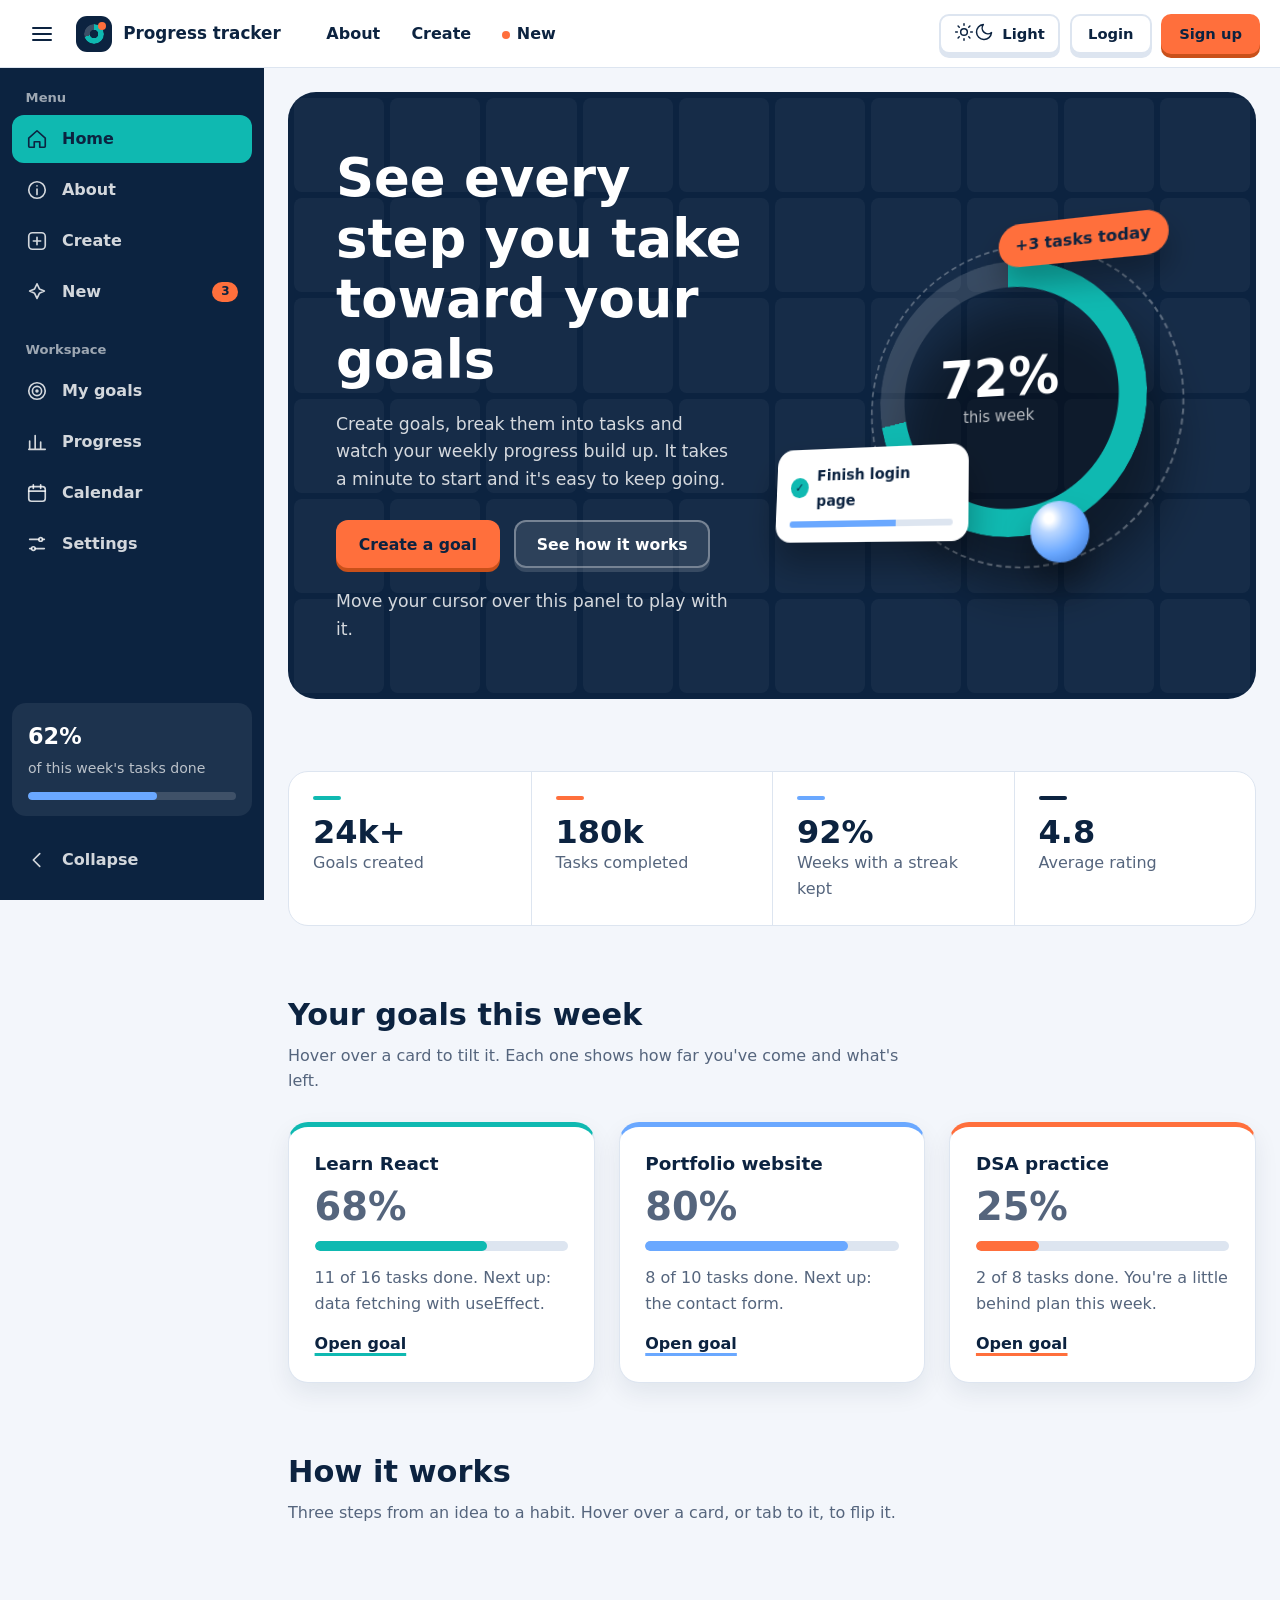
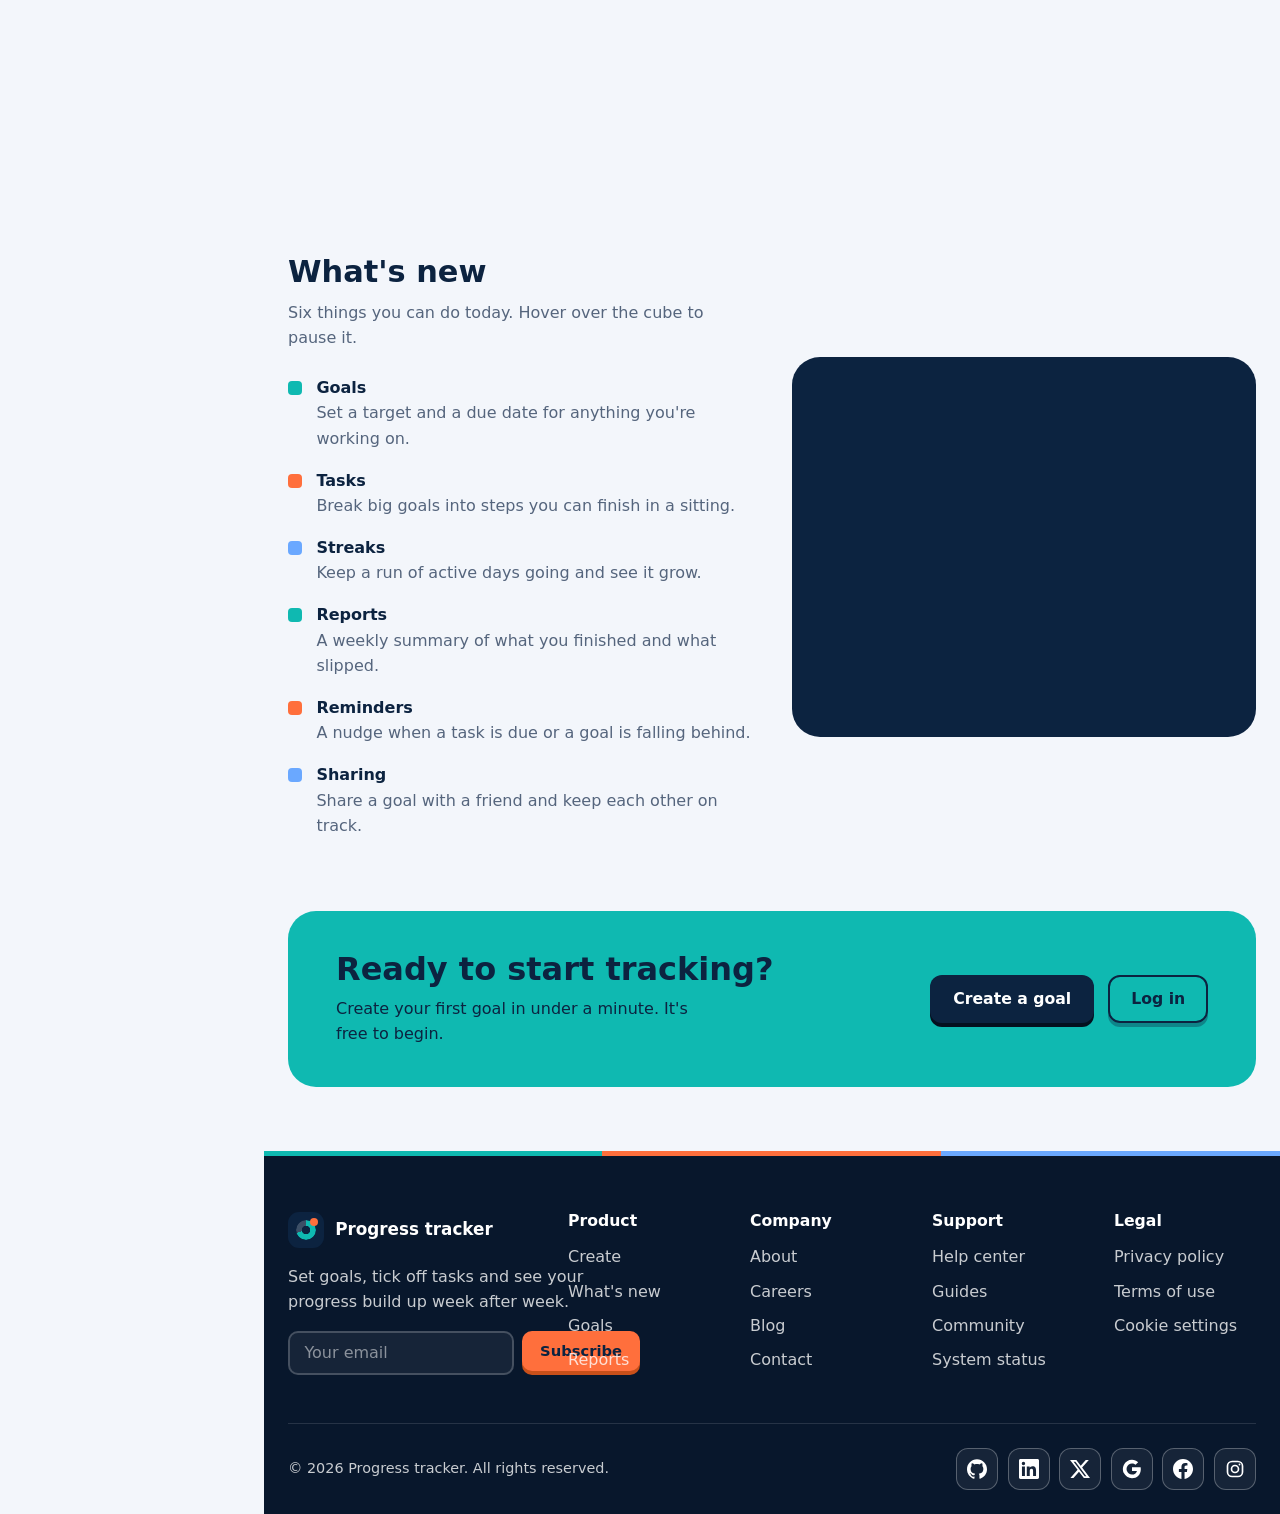
==== commit f9dd9ab7: "files edit" ====
--- a/index.html
+++ b/index.html
@@ -4,11 +4,11 @@
   <meta charset="UTF-8">
   <meta name="viewport" content="width=device-width, initial-scale=1">
   <title>Progress tracker - Home</title>
-  <script src="../JS/dark-mode.js"></script>
+  <script src="dark-mode.js"></script>
   <link rel="preconnect" href="https://fonts.googleapis.com">
   <link rel="preconnect" href="https://fonts.gstatic.com" crossorigin>
   <link href="https://fonts.googleapis.com/css2?family=Nunito+Sans:wght@400;600;700;800&family=Sora:wght@600;700;800&display=swap" rel="stylesheet">
-  <link rel="stylesheet" href="../CSS/style.css">
+  <link rel="stylesheet" href="style.css">
 </head>
 <body>
   <a class="skip" href="#main">Skip to main content</a>
@@ -49,8 +49,8 @@
           <button class="theme-opt" type="button" data-theme="5" aria-pressed="false"><span>Neon</span><span class="dots" aria-hidden="true"><i style="--d:#14142b"></i><i style="--d:#00e5c3"></i><i style="--d:#ff4fa3"></i><i style="--d:#ffe14d"></i></span></button>
         </div>
       </div> -->
-      <a class="btn btn-ghost btn-sm btn-login" href="../HTML/login.html" data-open-auth="login">Login</a>
-      <a class="btn btn-orange btn-sm" href="../HTML/signup.html" data-open-auth="signup">Sign up</a>
+      <a class="btn btn-ghost btn-sm btn-login" href="login.html" data-open-auth="login">Login</a>
+      <a class="btn btn-orange btn-sm" href="signup.html" data-open-auth="signup">Sign up</a>
     </div>
   </header>
 
@@ -460,6 +460,6 @@
     </div>
   </div>
 
-  <script src="../JS/index.js"></script>
+  <script src="index.js"></script>
 </body>
 </html>
--- a/style.css
+++ b/style.css
@@ -0,0 +1,1349 @@
+/* =========================================================
+   App layout - header, collapsible sidebar, main area, footer
+   Four colours: navy, teal, orange, sky (plus white and tints)
+   Pure CSS: sidebar toggle, cursor-reactive 3D, tilt cards,
+   flip cards, rotating cube and scroll reveals.
+   ========================================================= */
+
+/* ---------- Tokens ---------- */
+:root {
+  --navy: #0c2340;
+  --navy-deep: #08172c;
+  --navy-darker: #04101f;
+  --orange-dark: #c9501a;
+  --sky-light: #b9d6ff;
+  --sky-dark: #2f6bc7;
+  --teal: #0fb9b1;
+  --orange: #ff6f3c;
+  --sky: #6aa8ff;
+
+  --bg: #f3f6fb;
+  --surface: #ffffff;
+  --muted: #55657d;
+  --line: #dde5f0;
+  --focus: #0c2340;
+
+  --header-h: 68px;
+  --sb-w: 264px;
+
+  --font-head: "Sora", "Segoe UI", system-ui, sans-serif;
+  --font-body: "Nunito Sans", "Segoe UI", system-ui, sans-serif;
+}
+
+*,
+*::before,
+*::after { box-sizing: border-box; }
+
+html {
+  scroll-behavior: smooth;
+  scroll-padding-top: calc(var(--header-h) + 1rem);
+}
+
+body {
+  margin: 0;
+  background: var(--bg);
+  color: var(--navy);
+  font-family: var(--font-body);
+  font-size: 1rem;
+  line-height: 1.6;
+}
+
+h1, h2, h3 { font-family: var(--font-head); line-height: 1.15; margin: 0; }
+p { margin: 0; }
+ul { margin: 0; padding: 0; list-style: none; }
+
+a { color: inherit; }
+
+:focus-visible { outline: 3px solid var(--focus); outline-offset: 3px; }
+
+.sr-only {
+  position: absolute;
+  width: 1px;
+  height: 1px;
+  margin: -1px;
+  padding: 0;
+  overflow: hidden;
+  clip: rect(0 0 0 0);
+  white-space: nowrap;
+  border: 0;
+}
+
+.skip {
+  position: fixed;
+  left: 1rem;
+  top: -4rem;
+  z-index: 100;
+  padding: 0.6rem 1rem;
+  border-radius: 10px;
+  background: var(--navy);
+  color: #fff;
+  font-weight: 700;
+  text-decoration: none;
+}
+
+.skip:focus { top: 1rem; }
+
+/* The checkbox that drives the sidebar (no JavaScript) */
+.sb-toggle { position: absolute; opacity: 0; width: 1px; height: 1px; }
+
+/* ---------- Buttons: raised, they press down when clicked ---------- */
+.btn {
+  display: inline-flex;
+  align-items: center;
+  justify-content: center;
+  gap: 0.5rem;
+  height: 48px;
+  padding: 0 1.3rem;
+  border: 2px solid transparent;
+  border-radius: 12px;
+  font: 800 0.98rem var(--font-body);
+  text-decoration: none;
+  white-space: nowrap;
+  cursor: pointer;
+  transition: transform 0.12s, box-shadow 0.12s, background-color 0.15s;
+}
+
+.btn:active { transform: translateY(3px); }
+.btn-sm { height: 40px; padding: 0 1rem; font-size: 0.92rem; border-radius: 10px; }
+
+.btn-orange { background: var(--orange); color: var(--navy); box-shadow: 0 4px 0 var(--orange-dark); }
+.btn-orange:hover { transform: translateY(-1px); box-shadow: 0 5px 0 var(--orange-dark); }
+.btn-orange:active { transform: translateY(3px); box-shadow: 0 1px 0 var(--orange-dark); }
+
+.btn-navy { background: var(--navy); color: #fff; box-shadow: 0 4px 0 var(--navy-darker); }
+.btn-navy:hover { transform: translateY(-1px); box-shadow: 0 5px 0 var(--navy-darker); }
+.btn-navy:active { transform: translateY(3px); box-shadow: 0 1px 0 var(--navy-darker); }
+
+.btn-ghost { background: var(--surface); color: var(--navy); border-color: var(--line); box-shadow: 0 4px 0 var(--line); }
+.btn-ghost:hover { transform: translateY(-1px); border-color: var(--sky); box-shadow: 0 5px 0 var(--sky); }
+.btn-ghost:active { transform: translateY(3px); box-shadow: 0 1px 0 var(--line); }
+
+.btn-light { background: rgba(255, 255, 255, 0.1); color: #fff; border-color: rgba(255, 255, 255, 0.35); box-shadow: 0 4px 0 rgba(255, 255, 255, 0.14); }
+.btn-light:hover { transform: translateY(-1px); background: rgba(255, 255, 255, 0.18); }
+.btn-light:active { transform: translateY(3px); box-shadow: 0 1px 0 rgba(255, 255, 255, 0.14); }
+
+/* ---------- Header ---------- */
+.header {
+  position: sticky;
+  top: 0;
+  z-index: 50;
+  display: flex;
+  align-items: center;
+  gap: 0.75rem;
+  height: var(--header-h);
+  padding: 0 1.25rem;
+  background: var(--surface);
+  border-bottom: 1px solid var(--line);
+}
+
+.burger {
+  display: grid;
+  place-items: center;
+  flex: none;
+  width: 44px;
+  height: 44px;
+  border-radius: 12px;
+  cursor: pointer;
+}
+
+.burger:hover { background: var(--bg); }
+.sb-toggle:focus-visible ~ .header .burger { outline: 3px solid var(--focus); outline-offset: 2px; }
+
+.burger .bars,
+.burger .bars::before,
+.burger .bars::after {
+  display: block;
+  width: 20px;
+  height: 2px;
+  border-radius: 2px;
+  background: var(--navy);
+  transition: transform 0.25s, background-color 0.25s;
+}
+
+.burger .bars { position: relative; }
+.burger .bars::before,
+.burger .bars::after { content: ""; position: absolute; left: 0; }
+.burger .bars::before { top: -6px; }
+.burger .bars::after { top: 6px; }
+
+.logo {
+  display: inline-flex;
+  align-items: center;
+  gap: 0.7rem;
+  color: var(--navy);
+  text-decoration: none;
+  font-family: var(--font-head);
+  font-weight: 800;
+  font-size: 1.05rem;
+}
+
+.logo-mark {
+  position: relative;
+  width: 36px;
+  height: 36px;
+  flex: none;
+  border-radius: 11px;
+  background: var(--navy);
+  transition: transform 0.7s cubic-bezier(0.3, 1.2, 0.4, 1);
+}
+
+.logo:hover .logo-mark { transform: perspective(300px) rotateY(360deg); }
+
+.logo-mark::before {
+  content: "";
+  position: absolute;
+  inset: 8px;
+  border-radius: 50%;
+  background: conic-gradient(var(--teal) 0 70%, rgba(255, 255, 255, 0.2) 0);
+  -webkit-mask: radial-gradient(circle, transparent 4px, #000 4.5px);
+          mask: radial-gradient(circle, transparent 4px, #000 4.5px);
+}
+
+.logo-mark::after {
+  content: "";
+  position: absolute;
+  top: 6px;
+  right: 6px;
+  width: 8px;
+  height: 8px;
+  border-radius: 50%;
+  background: var(--orange);
+}
+
+.nav { display: flex; align-items: center; gap: 0.25rem; margin-left: 1.25rem; }
+
+.nav a {
+  position: relative;
+  padding: 0.5rem 0.85rem;
+  border-radius: 10px;
+  font-weight: 700;
+  text-decoration: none;
+}
+
+.nav a::after {
+  content: "";
+  position: absolute;
+  left: 0.85rem;
+  right: 0.85rem;
+  bottom: 0.2rem;
+  height: 3px;
+  border-radius: 2px;
+  background: var(--teal);
+  transform: scaleX(0);
+  transform-origin: left;
+  transition: transform 0.25s;
+}
+
+.nav a:hover::after { transform: scaleX(1); }
+
+.nav-new::before {
+  content: "";
+  display: inline-block;
+  width: 8px;
+  height: 8px;
+  margin-right: 0.4rem;
+  border-radius: 50%;
+  background: var(--orange);
+}
+
+.header-actions { display: flex; align-items: center; gap: 0.6rem; margin-left: auto; }
+
+/* ---------- Shell: sidebar + content ---------- */
+.shell {
+  display: grid;
+  grid-template-columns: var(--sb-w) minmax(0, 1fr);
+  transition: grid-template-columns 0.3s ease;
+}
+
+.content {
+  display: flex;
+  flex-direction: column;
+  min-width: 0;
+  min-height: calc(100vh - var(--header-h));
+}
+
+/* ---------- Sidebar ---------- */
+.sidebar {
+  position: sticky;
+  top: var(--header-h);
+  align-self: start;
+  height: calc(100vh - var(--header-h));
+  height: calc(100dvh - var(--header-h));
+  display: flex;
+  flex-direction: column;
+  gap: 1.25rem;
+  padding: 1rem 0.75rem;
+  overflow-x: hidden;
+  overflow-y: auto;
+  background: var(--navy);
+  color: #fff;
+  --focus: #ffffff;
+}
+
+.sb-section { display: grid; gap: 0.2rem; }
+
+.sb-heading {
+  padding: 0.2rem 0.85rem;
+  color: rgba(255, 255, 255, 0.6);
+  font-size: 0.82rem;
+  font-weight: 700;
+  white-space: nowrap;
+  transition: opacity 0.2s;
+}
+
+.sb-link {
+  display: flex;
+  align-items: center;
+  gap: 0.9rem;
+  padding: 0.7rem 0.85rem;
+  border-radius: 12px;
+  color: rgba(255, 255, 255, 0.82);
+  font-weight: 700;
+  text-decoration: none;
+  white-space: nowrap;
+  cursor: pointer;
+  transition: background-color 0.2s, color 0.2s;
+}
+
+.sb-link svg {
+  flex: none;
+  width: 22px;
+  height: 22px;
+  fill: none;
+  stroke: currentColor;
+  stroke-width: 1.8;
+  stroke-linecap: round;
+  stroke-linejoin: round;
+  transition: transform 0.25s;
+}
+
+.sb-link:hover { background: rgba(255, 255, 255, 0.09); color: #fff; }
+.sb-link:hover svg { transform: translateX(2px) scale(1.08); }
+
+.sb-link[aria-current="page"] { background: var(--teal); color: var(--navy); }
+
+.sb-label,
+.sb-badge { transition: opacity 0.2s; }
+
+.sb-badge {
+  margin-left: auto;
+  padding: 0.05rem 0.55rem;
+  border-radius: 999px;
+  background: var(--orange);
+  color: var(--navy);
+  font-size: 0.75rem;
+  font-weight: 800;
+}
+
+.sb-widget {
+  margin-top: auto;
+  padding: 1rem;
+  border-radius: 14px;
+  background: rgba(255, 255, 255, 0.07);
+  white-space: nowrap;
+  transition: opacity 0.2s;
+}
+
+.sb-widget strong { display: block; font-family: var(--font-head); font-size: 1.4rem; }
+.sb-widget span { color: rgba(255, 255, 255, 0.7); font-size: 0.88rem; }
+
+.sb-meter {
+  height: 8px;
+  margin-top: 0.7rem;
+  border-radius: 4px;
+  background: rgba(255, 255, 255, 0.15);
+  overflow: hidden;
+}
+
+.sb-meter i { display: block; width: 62%; height: 100%; border-radius: 4px; background: var(--sky); }
+
+.sb-collapse svg { transition: transform 0.3s; }
+
+/* Desktop: checked means collapsed to icons only */
+@media (min-width: 901px) {
+  .sidebar { min-width: 0; transition: padding 0.3s ease, visibility 0s; }
+
+  body:has(.sb-toggle:checked) { --sb-w: 0px; }
+
+  /* Fully collapsed: no width, no padding, nothing visible or focusable.
+     Use the burger button in the header to open it again. */
+  body:has(.sb-toggle:checked) .sidebar {
+    padding-left: 0;
+    padding-right: 0;
+    visibility: hidden;
+    transition: padding 0.3s ease, visibility 0s linear 0.3s;
+  }
+
+  body:has(.sb-toggle:checked) .sb-label,
+  body:has(.sb-toggle:checked) .sb-badge,
+  body:has(.sb-toggle:checked) .sb-heading,
+  body:has(.sb-toggle:checked) .sb-widget { opacity: 0; pointer-events: none; }
+
+  body:has(.sb-toggle:checked) .sb-collapse svg { transform: rotate(180deg); }
+}
+
+.scrim { display: none; }
+
+/* ---------- Main area ---------- */
+main {
+  flex: 1;
+  display: grid;
+  gap: 4.5rem;
+  width: 100%;
+  max-width: 1180px;
+  margin: 0 auto;
+  padding: 1.5rem 1.5rem 4rem;
+}
+
+.section-head { display: grid; gap: 0.6rem; max-width: 40rem; margin-bottom: 1.75rem; }
+.section-head h2 { font-size: clamp(1.4rem, 3vw, 1.9rem); font-weight: 800; }
+.section-head p { color: var(--muted); }
+
+/* ---------- Hero: cursor-reactive 3D ---------- */
+.hero {
+  --focus: #ffffff;
+  position: relative;
+  isolation: isolate;
+  overflow: hidden;
+  display: grid;
+  grid-template-columns: 1.05fr 0.95fr;
+  align-items: center;
+  gap: 2rem;
+  min-height: 560px;
+  padding: 3.5rem 3rem;
+  border-radius: 28px;
+  background: var(--navy);
+  color: #fff;
+}
+
+/* A grid of tiles: each lights up where the cursor passes, then fades slowly */
+.cells {
+  position: absolute;
+  inset: 0;
+  z-index: 0;
+  display: grid;
+  grid-template-columns: repeat(10, 1fr);
+  grid-template-rows: repeat(6, 1fr);
+  gap: 6px;
+  padding: 6px;
+}
+
+.cells i {
+  border-radius: 8px;
+  background: rgba(255, 255, 255, 0.045);
+  transition: background-color 1.2s ease, transform 1.2s ease, box-shadow 1.2s ease;
+}
+
+.cells i:nth-child(3n + 1) { --c: var(--teal); }
+.cells i:nth-child(3n + 2) { --c: var(--orange); }
+.cells i:nth-child(3n)     { --c: var(--sky); }
+
+.cells i:hover {
+  background: var(--c);
+  box-shadow: 0 0 28px var(--c);
+  transform: scale(0.7) rotate(45deg);
+  transition-duration: 0s;
+}
+
+/* The same tiles steer the 3D object: column sets the turn, row sets the tilt */
+.hero:has(.cells i:nth-child(10n + 1):hover)  { --hy: -22deg; }
+.hero:has(.cells i:nth-child(10n + 2):hover)  { --hy: -17deg; }
+.hero:has(.cells i:nth-child(10n + 3):hover)  { --hy: -12deg; }
+.hero:has(.cells i:nth-child(10n + 4):hover)  { --hy: -6deg; }
+.hero:has(.cells i:nth-child(10n + 5):hover)  { --hy: -2deg; }
+.hero:has(.cells i:nth-child(10n + 6):hover)  { --hy: 2deg; }
+.hero:has(.cells i:nth-child(10n + 7):hover)  { --hy: 6deg; }
+.hero:has(.cells i:nth-child(10n + 8):hover)  { --hy: 12deg; }
+.hero:has(.cells i:nth-child(10n + 9):hover)  { --hy: 17deg; }
+.hero:has(.cells i:nth-child(10n):hover)      { --hy: 22deg; }
+
+.hero:has(.cells i:nth-child(-n + 10):hover)                          { --hx: 18deg; }
+.hero:has(.cells i:nth-child(n + 11):nth-child(-n + 20):hover)        { --hx: 11deg; }
+.hero:has(.cells i:nth-child(n + 21):nth-child(-n + 30):hover)        { --hx: 4deg; }
+.hero:has(.cells i:nth-child(n + 31):nth-child(-n + 40):hover)        { --hx: -3deg; }
+.hero:has(.cells i:nth-child(n + 41):nth-child(-n + 50):hover)        { --hx: -10deg; }
+.hero:has(.cells i:nth-child(n + 51):nth-child(-n + 60):hover)        { --hx: -17deg; }
+
+.hero-copy,
+.hero-visual { position: relative; z-index: 1; pointer-events: none; }
+
+.hero-copy { display: grid; gap: 1.25rem; justify-items: start; }
+.hero-copy a { pointer-events: auto; }
+
+.hero h1 { font-size: clamp(2rem, 4.4vw, 3.3rem); font-weight: 800; max-width: 14ch; }
+.hero-copy > p { max-width: 36ch; color: rgba(255, 255, 255, 0.82); font-size: 1.08rem; }
+.hero-actions { display: flex; flex-wrap: wrap; gap: 0.9rem; margin-top: 0.4rem; }
+.hero-hint { color: rgba(255, 255, 255, 0.6); font-size: 0.9rem; }
+
+.hero-visual {
+  display: grid;
+  place-items: center;
+  min-height: 360px;
+  perspective: 1000px;
+}
+
+.obj {
+  position: relative;
+  width: 280px;
+  height: 280px;
+  transform-style: preserve-3d;
+  transform: rotateX(var(--hx, 10deg)) rotateY(var(--hy, -18deg));
+  transition: transform 0.7s cubic-bezier(0.2, 0.8, 0.2, 1);
+}
+
+.obj::before {
+  content: "";
+  position: absolute;
+  inset: -10px;
+  border-radius: 50%;
+  background: rgba(0, 0, 0, 0.4);
+  filter: blur(26px);
+  transform: translateZ(-70px) translateY(40px);
+}
+
+.ring {
+  position: absolute;
+  inset: 0;
+  border-radius: 50%;
+  background: conic-gradient(var(--teal) 0 72%, rgba(255, 255, 255, 0.14) 0);
+  -webkit-mask: radial-gradient(farthest-side, transparent calc(100% - 28px), #000 calc(100% - 27px));
+          mask: radial-gradient(farthest-side, transparent calc(100% - 28px), #000 calc(100% - 27px));
+}
+
+.ring-num {
+  position: absolute;
+  inset: 0;
+  display: grid;
+  place-content: center;
+  text-align: center;
+  transform: translateZ(30px);
+}
+
+.ring-num strong { font-family: var(--font-head); font-size: 3.2rem; font-weight: 800; line-height: 1; }
+.ring-num span { color: rgba(255, 255, 255, 0.7); font-size: 0.95rem; }
+
+.orbit {
+  position: absolute;
+  inset: -30px;
+  border-radius: 50%;
+  border: 2px dashed rgba(255, 255, 255, 0.3);
+  transform: translateZ(-40px);
+  animation: orbit 22s linear infinite;
+}
+
+.orbit::after {
+  content: "";
+  position: absolute;
+  top: -9px;
+  left: 50%;
+  width: 16px;
+  height: 16px;
+  margin-left: -8px;
+  border-radius: 50%;
+  background: var(--orange);
+}
+
+@keyframes orbit { to { transform: translateZ(-40px) rotateZ(360deg); } }
+
+.task-card {
+  position: absolute;
+  left: -64px;
+  bottom: -6px;
+  display: grid;
+  gap: 0.5rem;
+  width: 196px;
+  padding: 0.85rem 0.95rem;
+  border-radius: 16px;
+  background: #fff;
+  color: var(--navy);
+  box-shadow: 0 20px 34px rgba(0, 0, 0, 0.32);
+  transform: translateZ(90px);
+  animation: float-a 5s ease-in-out infinite alternate;
+}
+
+.task-card b { display: flex; align-items: center; gap: 0.55rem; font-size: 0.92rem; }
+
+.task-card b::before {
+  content: "\2713";
+  display: grid;
+  place-items: center;
+  width: 1.2rem;
+  height: 1.2rem;
+  border-radius: 50%;
+  background: var(--teal);
+  color: var(--navy);
+  font-size: 0.7rem;
+}
+
+.task-card i { display: block; height: 6px; border-radius: 3px; background: var(--line); overflow: hidden; }
+.task-card i::before { content: ""; display: block; width: 66%; height: 100%; background: var(--sky); }
+
+.chip {
+  position: absolute;
+  right: -46px;
+  top: 14px;
+  padding: 0.5rem 0.95rem;
+  border-radius: 999px;
+  background: var(--orange);
+  color: var(--navy);
+  font-size: 0.88rem;
+  font-weight: 800;
+  box-shadow: 0 16px 28px rgba(0, 0, 0, 0.3);
+  transform: translateZ(140px);
+  animation: float-b 4.2s ease-in-out infinite alternate;
+}
+
+.sphere {
+  position: absolute;
+  right: 18px;
+  bottom: -26px;
+  width: 48px;
+  height: 48px;
+  border-radius: 50%;
+  background: radial-gradient(circle at 32% 28%, #fff 0 8%, var(--sky-light) 24%, var(--sky) 58%, var(--sky-dark) 100%);
+  box-shadow: 0 18px 26px rgba(0, 0, 0, 0.35);
+  transform: translateZ(170px);
+  animation: float-c 5.6s ease-in-out infinite alternate;
+}
+
+@keyframes float-a { from { transform: translateZ(90px) translateY(0); }  to { transform: translateZ(90px) translateY(-14px); } }
+@keyframes float-b { from { transform: translateZ(140px) translateY(0); } to { transform: translateZ(140px) translateY(-12px); } }
+@keyframes float-c { from { transform: translateZ(170px) translateY(0); } to { transform: translateZ(170px) translateY(-18px); } }
+
+/* ---------- Stats strip ---------- */
+.stats {
+  display: grid;
+  grid-template-columns: repeat(4, 1fr);
+  border: 1px solid var(--line);
+  border-radius: 20px;
+  background: var(--surface);
+}
+
+.stat { padding: 1.5rem; border-left: 1px solid var(--line); }
+.stat:first-child { border-left: 0; }
+
+.stat::before {
+  content: "";
+  display: block;
+  width: 28px;
+  height: 4px;
+  margin-bottom: 0.9rem;
+  border-radius: 2px;
+  background: var(--c);
+}
+
+.stat strong { display: block; font-family: var(--font-head); font-size: 2rem; font-weight: 800; line-height: 1.1; }
+.stat span { color: var(--muted); }
+
+/* ---------- Goal cards: tilt toward the cursor ---------- */
+@property --gx { syntax: "<percentage>"; inherits: true; initial-value: 50%; }
+@property --gy { syntax: "<percentage>"; inherits: true; initial-value: 50%; }
+
+.goals { display: grid; grid-template-columns: repeat(3, 1fr); gap: 1.5rem; }
+
+.tilt {
+  position: relative;
+  perspective: 900px;
+  transition: --gx 0.35s ease, --gy 0.35s ease;
+}
+
+/* Nine invisible zones read where the cursor is */
+.zones {
+  position: absolute;
+  inset: 0;
+  z-index: 0;
+  display: grid;
+  grid-template: repeat(3, 1fr) / repeat(3, 1fr);
+}
+
+.tilt-card {
+  position: relative;
+  z-index: 1;
+  display: grid;
+  gap: 0.9rem;
+  height: 100%;
+  padding: 1.6rem;
+  border: 1px solid var(--line);
+  border-top: 5px solid var(--accent);
+  border-radius: 20px;
+  background: var(--surface);
+  box-shadow: 0 10px 24px color-mix(in srgb, var(--navy) 8%, transparent);
+  pointer-events: none;
+  transform: translateZ(var(--lz, 0px)) rotateX(var(--rx, 0deg)) rotateY(var(--ry, 0deg));
+  transition: transform 0.35s ease, box-shadow 0.35s ease;
+}
+
+.tilt-card::after {
+  content: "";
+  position: absolute;
+  inset: 0;
+  border-radius: inherit;
+  background: radial-gradient(circle at var(--gx) var(--gy), color-mix(in srgb, var(--accent) 38%, transparent), transparent 62%);
+  opacity: 0;
+  transition: opacity 0.35s;
+}
+
+.tilt:has(.zones:hover) .tilt-card { box-shadow: 0 24px 40px color-mix(in srgb, var(--navy) 18%, transparent); }
+.tilt:has(.zones:hover) .tilt-card::after { opacity: 1; }
+
+.tilt:has(.zones i:nth-child(1):hover) { --rx: 10deg;  --ry: -10deg; --gx: 15%; --gy: 15%; }
+.tilt:has(.zones i:nth-child(2):hover) { --rx: 10deg;  --ry: 0deg;   --gx: 50%; --gy: 12%; }
+.tilt:has(.zones i:nth-child(3):hover) { --rx: 10deg;  --ry: 10deg;  --gx: 85%; --gy: 15%; }
+.tilt:has(.zones i:nth-child(4):hover) { --rx: 0deg;   --ry: -10deg; --gx: 12%; --gy: 50%; }
+.tilt:has(.zones i:nth-child(5):hover) { --rx: 0deg;   --ry: 0deg;   --gx: 50%; --gy: 50%; --lz: 28px; }
+.tilt:has(.zones i:nth-child(6):hover) { --rx: 0deg;   --ry: 10deg;  --gx: 88%; --gy: 50%; }
+.tilt:has(.zones i:nth-child(7):hover) { --rx: -10deg; --ry: -10deg; --gx: 15%; --gy: 85%; }
+.tilt:has(.zones i:nth-child(8):hover) { --rx: -10deg; --ry: 0deg;   --gx: 50%; --gy: 88%; }
+.tilt:has(.zones i:nth-child(9):hover) { --rx: -10deg; --ry: 10deg;  --gx: 85%; --gy: 85%; }
+
+.tilt-card h3 { font-size: 1.15rem; font-weight: 700; }
+.tilt-card p { color: var(--muted); }
+.tilt-card .pct { font-family: var(--font-head); font-size: 2.4rem; font-weight: 800; line-height: 1; }
+
+.meter { height: 10px; border-radius: 5px; background: var(--line); overflow: hidden; }
+.meter i { display: block; width: calc(var(--p) * 1%); height: 100%; border-radius: 5px; background: var(--accent); }
+
+.tilt-card .link {
+  justify-self: start;
+  color: var(--navy);
+  font-weight: 800;
+  text-decoration: underline;
+  text-decoration-color: var(--accent);
+  text-decoration-thickness: 3px;
+  text-underline-offset: 4px;
+  pointer-events: auto;
+}
+
+/* ---------- Flip cards ---------- */
+.steps { display: grid; grid-template-columns: repeat(3, 1fr); gap: 1.5rem; }
+
+.flip { height: 230px; perspective: 900px; border-radius: 20px; }
+
+.flip-inner {
+  position: relative;
+  height: 100%;
+  transform-style: preserve-3d;
+  transition: transform 0.7s cubic-bezier(0.2, 0.8, 0.2, 1);
+}
+
+.flip:hover .flip-inner,
+.flip:focus-within .flip-inner,
+.flip:focus .flip-inner { transform: rotateY(180deg); }
+
+.face {
+  position: absolute;
+  inset: 0;
+  display: grid;
+  align-content: center;
+  gap: 0.7rem;
+  padding: 1.6rem;
+  border-radius: 20px;
+  backface-visibility: hidden;
+  -webkit-backface-visibility: hidden;
+}
+
+.face-front { background: var(--navy); color: #fff; }
+.face-front b { font-family: var(--font-head); font-size: 3rem; line-height: 1; color: var(--c); }
+.face-front h3 { font-size: 1.25rem; font-weight: 700; }
+.face-front small { color: rgba(255, 255, 255, 0.6); }
+
+.face-back { background: var(--c); color: var(--navy); transform: rotateY(180deg); }
+.face-back h3 { font-size: 1.1rem; font-weight: 800; }
+
+/* ---------- Cube section ---------- */
+.showcase { display: grid; grid-template-columns: 1fr 1fr; align-items: center; gap: 2.5rem; }
+.showcase .section-head { margin-bottom: 1.5rem; }
+
+.features { display: grid; gap: 1rem; }
+
+.features li { display: grid; grid-template-columns: auto 1fr; gap: 0.9rem; align-items: start; }
+
+.features li::before {
+  content: "";
+  width: 14px;
+  height: 14px;
+  margin-top: 0.4rem;
+  border-radius: 4px;
+  background: var(--c);
+}
+
+.features strong { display: block; }
+.features span { color: var(--muted); }
+
+.cube-wrap {
+  display: grid;
+  place-items: center;
+  height: 380px;
+  perspective: 900px;
+  border-radius: 28px;
+  background: var(--navy);
+  overflow: hidden;
+}
+
+.cube {
+  position: relative;
+  width: 180px;
+  height: 180px;
+  transform-style: preserve-3d;
+  transform: rotateX(-22deg) rotateY(0deg);
+  animation: cube 18s linear infinite;
+}
+
+.cube-wrap:hover .cube { animation-play-state: paused; }
+
+@keyframes cube {
+  from { transform: rotateX(-22deg) rotateY(0deg); }
+  to   { transform: rotateX(-22deg) rotateY(360deg); }
+}
+
+.cube div {
+  position: absolute;
+  inset: 0;
+  display: grid;
+  place-items: center;
+  border-radius: 18px;
+  border: 2px solid rgba(255, 255, 255, 0.45);
+  font-family: var(--font-head);
+  font-size: 1.15rem;
+  font-weight: 800;
+  color: var(--navy);
+}
+
+.cube .f1 { background: var(--teal);   transform: translateZ(90px); }
+.cube .f2 { background: var(--orange); transform: rotateY(90deg) translateZ(90px); }
+.cube .f3 { background: var(--sky);    transform: rotateY(180deg) translateZ(90px); }
+.cube .f4 { background: var(--teal);   transform: rotateY(-90deg) translateZ(90px); }
+.cube .f5 { background: var(--orange); transform: rotateX(90deg) translateZ(90px); }
+.cube .f6 { background: var(--sky);    transform: rotateX(-90deg) translateZ(90px); }
+
+/* ---------- Call to action ---------- */
+.cta {
+  display: flex;
+  align-items: center;
+  justify-content: space-between;
+  gap: 2rem;
+  padding: 2.5rem 3rem;
+  border-radius: 28px;
+  background: var(--teal);
+  color: var(--navy);
+}
+
+.cta h2 { font-size: clamp(1.4rem, 3vw, 2rem); font-weight: 800; }
+.cta p { margin-top: 0.5rem; max-width: 36ch; }
+.cta-actions { display: flex; flex-wrap: wrap; gap: 0.9rem; }
+
+.cta .btn-ghost { background: transparent; border-color: var(--navy); box-shadow: 0 4px 0 color-mix(in srgb, var(--navy) 35%, transparent); }
+.cta .btn-ghost:hover { border-color: var(--navy); box-shadow: 0 5px 0 color-mix(in srgb, var(--navy) 35%, transparent); }
+
+/* ---------- Footer ---------- */
+.footer {
+  --focus: #ffffff;
+  background: var(--navy-deep);
+  color: rgba(255, 255, 255, 0.78);
+}
+
+.footer::before {
+  content: "";
+  display: block;
+  height: 5px;
+  background: linear-gradient(90deg, var(--teal) 33.3%, var(--orange) 0 66.6%, var(--sky) 0);
+}
+
+.footer-inner { max-width: 1180px; margin: 0 auto; padding: 3.5rem 1.5rem 1.5rem; }
+
+.footer-grid {
+  display: grid;
+  grid-template-columns: minmax(240px, 1.6fr) repeat(4, minmax(120px, 1fr));
+  gap: 2.5rem;
+}
+
+.footer .logo { color: #fff; }
+.footer-about { display: grid; gap: 1rem; align-content: start; }
+.footer-about p { max-width: 32ch; }
+
+.news { display: flex; gap: 0.5rem; max-width: 22rem; }
+
+.news input {
+  flex: 1;
+  min-width: 0;
+  height: 44px;
+  padding: 0 0.9rem;
+  border: 2px solid rgba(255, 255, 255, 0.2);
+  border-radius: 10px;
+  background: rgba(255, 255, 255, 0.06);
+  color: #fff;
+  font: inherit;
+}
+
+.news input::placeholder { color: rgba(255, 255, 255, 0.5); }
+.news input:focus { border-color: var(--sky); outline: none; }
+
+.footer h3 { color: #fff; font-size: 0.98rem; font-weight: 700; margin-bottom: 0.9rem; }
+.footer ul { display: grid; gap: 0.55rem; }
+
+.footer-link {
+  position: relative;
+  display: inline-block;
+  color: rgba(255, 255, 255, 0.78);
+  text-decoration: none;
+}
+
+.footer-link::after {
+  content: "";
+  position: absolute;
+  left: 0;
+  right: 0;
+  bottom: -2px;
+  height: 2px;
+  background: var(--teal);
+  transform: scaleX(0);
+  transform-origin: left;
+  transition: transform 0.25s;
+}
+
+.footer-link:hover { color: #fff; }
+.footer-link:hover::after { transform: scaleX(1); }
+
+.footer-bottom {
+  display: flex;
+  flex-wrap: wrap;
+  align-items: center;
+  justify-content: space-between;
+  gap: 1rem;
+  margin-top: 3rem;
+  padding-top: 1.5rem;
+  border-top: 1px solid rgba(255, 255, 255, 0.12);
+  font-size: 0.9rem;
+}
+
+.socials { display: flex; gap: 1.25rem; }
+
+/* ---------- Scroll reveals (where the browser supports them) ---------- */
+@keyframes reveal {
+  from { opacity: 0; transform: perspective(900px) rotateX(14deg) translateY(40px); }
+  to   { opacity: 1; transform: none; }
+}
+
+@supports (animation-timeline: view()) {
+  .reveal {
+    animation: reveal linear both;
+    animation-timeline: view();
+    animation-range: entry 5% cover 28%;
+  }
+}
+
+/* ---------- Responsive ---------- */
+@media (max-width: 1100px) {
+  .nav a { padding: 0.5rem 0.6rem; }
+  .stats { grid-template-columns: repeat(2, 1fr); }
+  .stat:nth-child(3) { border-left: 0; }
+  .stat:nth-child(n + 3) { border-top: 1px solid var(--line); }
+  .footer-grid { grid-template-columns: repeat(2, 1fr); }
+  .footer-about { grid-column: 1 / -1; }
+}
+
+@media (max-width: 900px) {
+  .shell { grid-template-columns: minmax(0, 1fr); }
+  .nav { display: none; }
+
+  /* Sidebar becomes a drawer: checked means open */
+  .sidebar {
+    position: fixed;
+    left: 0;
+    top: var(--header-h);
+    bottom: 0;
+    z-index: 40;
+    width: 272px;
+    height: auto;
+    visibility: hidden;
+    transform: translateX(-102%);
+    transition: transform 0.3s ease, visibility 0s linear 0.3s;
+  }
+
+  body:has(.sb-toggle:checked) .sidebar {
+    visibility: visible;
+    transform: none;
+    transition-delay: 0s;
+  }
+
+  .sb-collapse { display: none; }
+
+  .scrim {
+    display: block;
+    position: fixed;
+    inset: var(--header-h) 0 0 0;
+    z-index: 30;
+    background: color-mix(in srgb, var(--navy) 55%, transparent);
+    opacity: 0;
+    pointer-events: none;
+    transition: opacity 0.3s;
+  }
+
+  body:has(.sb-toggle:checked) .scrim { opacity: 1; pointer-events: auto; }
+
+  body:has(.sb-toggle:checked) .burger .bars { background: transparent; }
+  body:has(.sb-toggle:checked) .burger .bars::before { top: 0; transform: rotate(45deg); }
+  body:has(.sb-toggle:checked) .burger .bars::after { top: 0; transform: rotate(-45deg); }
+
+  .hero { grid-template-columns: 1fr; padding: 2.5rem 1.75rem; min-height: 0; }
+  .hero-visual { min-height: 340px; }
+  .goals,
+  .steps { grid-template-columns: 1fr; }
+  .showcase { grid-template-columns: 1fr; }
+  .cta { flex-direction: column; align-items: flex-start; padding: 2rem 1.75rem; }
+}
+
+@media (max-width: 600px) {
+  .header { padding: 0 0.75rem; gap: 0.4rem; }
+  .logo-name { display: none; }
+  .btn-login { display: none; }
+  main { padding: 1rem 1rem 3rem; gap: 3.5rem; }
+  .hero { border-radius: 22px; padding: 2rem 1.25rem; }
+  .obj { scale: 0.82; }
+  .stats { grid-template-columns: 1fr; }
+  .stat { border-left: 0; border-top: 1px solid var(--line); }
+  .stat:first-child { border-top: 0; }
+  .footer-grid { grid-template-columns: 1fr 1fr; gap: 2rem 1.5rem; }
+  .cube-wrap { height: 320px; }
+}
+
+@media (prefers-reduced-motion: reduce) {
+  html { scroll-behavior: auto; }
+  .orbit,
+  .task-card,
+  .chip,
+  .sphere,
+  .cube { animation: none; }
+  .reveal { animation: none; }
+  .cells i,
+  .obj,
+  .tilt-card,
+  .flip-inner,
+  .shell,
+  .sidebar { transition-duration: 0.01s; }
+}
+
+
+/* =========================================================
+   THEMES - 5 colour combinations, 4 colours each
+   (navy = dark base, teal = main accent, orange = highlight, sky = soft accent)
+   Theme 1 is the original look (the defaults in :root).
+   ========================================================= */
+html[data-theme="2"] { --navy: #2b1055; --teal: #ffd166; --orange: #ff6b9d; --sky: #b69cff; }
+html[data-theme="3"] { --navy: #10301f; --teal: #6fdc8c; --orange: #ffb454; --sky: #8ad7ff; }
+html[data-theme="4"] { --navy: #331014; --teal: #ffc857; --orange: #ff7a45; --sky: #f78fb3; }
+html[data-theme="5"] { --navy: #14142b; --teal: #00e5c3; --orange: #ff4fa3; --sky: #ffe14d; }
+
+html[data-theme="2"],
+html[data-theme="3"],
+html[data-theme="4"],
+html[data-theme="5"] {
+  --navy-deep:   color-mix(in srgb, var(--navy) 62%, #000);
+  --navy-darker: color-mix(in srgb, var(--navy) 25%, #000);
+  --orange-dark: color-mix(in srgb, var(--orange) 72%, #000);
+  --sky-light:   color-mix(in srgb, var(--sky) 45%, #fff);
+  --sky-dark:    color-mix(in srgb, var(--sky) 65%, #000);
+  --bg:    color-mix(in srgb, var(--navy) 5%, #fff);
+  --line:  color-mix(in srgb, var(--navy) 13%, #fff);
+  --muted: color-mix(in srgb, var(--navy) 70%, #fff);
+  --focus: var(--navy);
+}
+
+/* Smooth colour change when a theme is picked */
+body, .header, .sidebar, .hero, .footer, .cta, .cube-wrap, .btn, .face, .tilt-card, .stat {
+  transition-property: background-color, color, border-color, box-shadow, transform, grid-template-columns;
+}
+
+/* ---------- Theme picker button ---------- */
+.theme { position: relative; }
+
+.theme-btn {
+  display: inline-flex;
+  align-items: center;
+  gap: 0.5rem;
+  height: 40px;
+  padding: 0 0.85rem;
+  border: 2px solid var(--line);
+  border-radius: 10px;
+  background: var(--surface);
+  color: var(--navy);
+  font: 800 0.92rem var(--font-body);
+  cursor: pointer;
+  box-shadow: 0 4px 0 var(--line);
+  transition: transform 0.12s, box-shadow 0.12s, border-color 0.15s;
+}
+
+.theme-btn:hover { transform: translateY(-1px); border-color: var(--sky); box-shadow: 0 5px 0 var(--sky); }
+.theme-btn:active { transform: translateY(3px); box-shadow: 0 1px 0 var(--line); }
+
+.theme-btn svg { width: 20px; height: 20px; fill: none; stroke: currentColor; stroke-width: 1.8; stroke-linecap: round; stroke-linejoin: round; }
+
+.dots { display: inline-flex; gap: 4px; }
+.dots i { width: 14px; height: 14px; border-radius: 50%; border: 1px solid rgba(0, 0, 0, 0.12); background: var(--d); }
+
+.theme-menu {
+  position: absolute;
+  right: 0;
+  top: calc(100% + 0.6rem);
+  z-index: 60;
+  width: 270px;
+  padding: 0.6rem;
+  border: 1px solid var(--line);
+  border-radius: 16px;
+  background: var(--surface);
+  box-shadow: 0 18px 40px color-mix(in srgb, var(--navy) 22%, transparent);
+}
+
+.theme-menu[hidden] { display: none; }
+
+.theme-menu h2 { padding: 0.3rem 0.5rem 0.5rem; font-size: 0.85rem; font-weight: 800; color: var(--muted); }
+
+.theme-opt {
+  display: flex;
+  align-items: center;
+  justify-content: space-between;
+  gap: 0.8rem;
+  width: 100%;
+  padding: 0.6rem 0.7rem;
+  border: 2px solid transparent;
+  border-radius: 12px;
+  background: transparent;
+  color: var(--navy);
+  font: 700 0.92rem var(--font-body);
+  text-align: left;
+  cursor: pointer;
+}
+
+.theme-opt:hover { background: var(--bg); }
+.theme-opt[aria-pressed="true"] { border-color: var(--navy); background: var(--bg); }
+.theme-opt .dots i { width: 20px; height: 20px; }
+
+/* ---------- Footer social icons (original brand logos + hover colours) ---------- */
+.socials { gap: 0.6rem; flex-wrap: wrap; }
+
+.social {
+  display: grid;
+  place-items: center;
+  width: 42px;
+  height: 42px;
+  border: 1px solid rgba(255, 255, 255, 0.28);
+  border-radius: 12px;
+  background: rgba(255, 255, 255, 0.06);
+  color: #fff;
+  text-decoration: none;
+  transition: transform 0.2s, background 0.2s, border-color 0.2s, box-shadow 0.2s, color 0.2s;
+}
+
+.social svg { width: 20px; height: 20px; fill: currentColor; }
+
+.social:hover,
+.social:focus-visible { transform: translateY(-3px); border-color: transparent; box-shadow: 0 8px 18px rgba(0, 0, 0, 0.35); }
+
+.social-github:hover    { background: #181717; border-color: rgba(255, 255, 255, 0.5); }
+.social-linkedin:hover  { background: #0a66c2; }
+.social-x:hover         { background: #000; border-color: rgba(255, 255, 255, 0.5); }
+.social-facebook:hover  { background: #1877f2; }
+.social-instagram:hover { background: radial-gradient(circle at 30% 107%, #fdf497 0%, #fdf497 5%, #fd5949 45%, #d6249f 60%, #285aeb 90%); }
+.social-google:hover    { background: #fff; }
+
+/* Google keeps its four brand colours on hover */
+.social-google .g1, .social-google .g2, .social-google .g3, .social-google .g4 { transition: fill 0.2s; }
+.social-google:hover .g1 { fill: #4285f4; }
+.social-google:hover .g2 { fill: #34a853; }
+.social-google:hover .g3 { fill: #fbbc05; }
+.social-google:hover .g4 { fill: #ea4335; }
+
+.social-instagram svg { fill: none; stroke: currentColor; stroke-width: 2; }
+.social-instagram svg circle:last-child { fill: currentColor; stroke: none; }
+
+@media (max-width: 600px) {
+  .theme-btn .theme-text { display: none; }
+  .theme-btn { padding: 0 0.7rem; }
+  .theme-menu { position: fixed; right: 0.75rem; left: 0.75rem; width: auto; top: calc(var(--header-h) + 0.4rem); }
+}
+
+
+/* =========================================================
+   AUTH MODAL - signup / login on top of the page
+   Close = the card breaks into square pieces that fall from the top
+   ========================================================= */
+.auth-overlay {
+  position: fixed;
+  inset: 0;
+  z-index: 200;
+  display: grid;
+  place-items: center;
+  padding: 1rem;
+  overflow-y: auto;
+  background-color: transparent;
+  -webkit-backdrop-filter: blur(0);
+          backdrop-filter: blur(0);
+  transition: background-color 0.35s ease, -webkit-backdrop-filter 0.35s ease, backdrop-filter 0.35s ease;
+}
+
+.auth-overlay[hidden] { display: none; }
+
+.auth-overlay.open {
+  background-color: color-mix(in srgb, var(--navy) 55%, transparent);
+  -webkit-backdrop-filter: blur(3px);
+          backdrop-filter: blur(3px);
+}
+
+.auth-card {
+  position: relative;
+  width: min(440px, 100%);
+  max-height: calc(100dvh - 2rem);
+  padding: 2.25rem 2rem 1.75rem;
+  overflow-y: auto;
+  border-radius: 32px;
+  background: var(--surface);
+  color: var(--navy);
+  box-shadow: 0 30px 70px rgba(0, 0, 0, 0.35);
+  transform-origin: 50% 0;
+}
+
+.auth-card.enter { animation: auth-in 0.6s cubic-bezier(0.2, 0.9, 0.25, 1) both; }
+
+@keyframes auth-in {
+  from { opacity: 0; transform: perspective(900px) rotateX(-22deg) translateY(-60px) scale(0.94); }
+  to   { opacity: 1; transform: perspective(900px) rotateX(0) translateY(0) scale(1); }
+}
+
+.auth-logo { display: block; margin: 0 auto 1rem; }
+
+.auth-close {
+  position: absolute;
+  top: 1rem;
+  right: 1rem;
+  display: grid;
+  place-items: center;
+  width: 40px;
+  height: 40px;
+  border: 0;
+  border-radius: 50%;
+  background: transparent;
+  color: var(--navy);
+  cursor: pointer;
+  transition: background-color 0.2s, transform 0.25s;
+}
+
+.auth-close:hover { background: var(--bg); transform: rotate(90deg); }
+.auth-close svg { width: 22px; height: 22px; fill: none; stroke: currentColor; stroke-width: 2.2; stroke-linecap: round; }
+
+.auth-view { display: grid; gap: 0.9rem; animation: view-in 0.3s ease both; }
+.auth-view[hidden] { display: none; }
+
+@keyframes view-in { from { opacity: 0; transform: translateY(8px); } to { opacity: 1; transform: none; } }
+
+.auth-view h2 { text-align: center; font-size: 1.6rem; font-weight: 800; }
+.auth-sub { margin-top: -0.4rem; text-align: center; color: var(--muted); }
+
+.auth-form { display: grid; gap: 0.8rem; margin-top: 0.4rem; }
+.auth-field { display: grid; gap: 0.3rem; }
+.auth-wrap { position: relative; }
+
+.auth-input {
+  width: 100%;
+  height: 54px;
+  padding: 0 3rem 0 1rem;
+  border: 2px solid var(--line);
+  border-radius: 16px;
+  background: var(--surface);
+  color: var(--navy);
+  font: 600 1rem var(--font-body);
+  transition: border-color 0.2s, box-shadow 0.2s;
+}
+
+.auth-input::placeholder { color: var(--muted); opacity: 0.85; font-weight: 600; }
+.auth-input:hover { border-color: var(--sky); }
+.auth-input:focus { outline: none; border-color: var(--navy); box-shadow: 0 0 0 4px color-mix(in srgb, var(--teal) 35%, transparent); }
+
+.auth-field[data-invalid] .auth-input { border-color: #d93025; }
+.auth-error { min-height: 0; padding-left: 0.4rem; color: #d93025; font-size: 0.84rem; font-weight: 700; }
+.auth-error:empty { display: none; }
+.auth-hint { padding-left: 0.4rem; color: var(--muted); font-size: 0.82rem; }
+
+.auth-eye {
+  position: absolute;
+  top: 7px;
+  right: 8px;
+  display: grid;
+  place-items: center;
+  width: 40px;
+  height: 40px;
+  border: 0;
+  border-radius: 50%;
+  background: transparent;
+  color: var(--muted);
+  cursor: pointer;
+}
+
+.auth-eye:hover { background: var(--bg); color: var(--navy); }
+.auth-eye[aria-pressed="true"] { color: var(--navy); }
+.auth-eye svg { width: 22px; height: 22px; fill: none; stroke: currentColor; stroke-width: 1.8; stroke-linecap: round; stroke-linejoin: round; }
+
+.auth-check { display: flex; align-items: center; gap: 0.6rem; font-weight: 700; font-size: 0.92rem; cursor: pointer; }
+.auth-check input { width: 18px; height: 18px; flex: none; accent-color: var(--navy); }
+.auth-check a { color: var(--navy); text-underline-offset: 3px; }
+
+.btn-block { width: 100%; }
+.auth-card .btn svg { width: 20px; height: 20px; flex: none; }
+
+.auth-status { color: var(--navy); font-size: 0.88rem; font-weight: 700; text-align: center; }
+.auth-status:empty { display: none; }
+
+.auth-or { display: flex; align-items: center; gap: 0.8rem; color: var(--muted); font-size: 0.8rem; font-weight: 800; }
+.auth-or::before,
+.auth-or::after { content: ""; flex: 1; height: 1px; background: var(--line); }
+
+.auth-switch { text-align: center; color: var(--muted); font-weight: 600; }
+
+.auth-switch button {
+  padding: 0;
+  border: 0;
+  background: none;
+  color: var(--navy);
+  font: 800 1rem var(--font-body);
+  text-decoration: underline;
+  text-underline-offset: 3px;
+  cursor: pointer;
+}
+
+/* ---------- Pieces that fall when the modal closes ---------- */
+.shards {
+  position: fixed;
+  z-index: 1;
+  pointer-events: none;
+  perspective: 900px;
+  perspective-origin: 50% 20%;
+}
+
+.shard {
+  position: absolute;
+  overflow: hidden;
+  border-radius: 2px;
+  box-shadow: inset 0 0 0 0.5px rgba(0, 0, 0, 0.14);
+  will-change: transform, opacity;
+  animation: shard-fall var(--dur) var(--delay) cubic-bezier(0.55, 0, 0.95, 0.55) both;
+}
+
+@keyframes shard-fall {
+  0%   { transform: translate3d(0, 0, 0) rotateX(0) rotateY(0) rotateZ(0); opacity: 1; }
+  12%  { transform: translate3d(0, -4px, 14px) rotateX(calc(var(--rx) * 0.04)) rotateY(calc(var(--ry) * 0.04)) rotateZ(calc(var(--rz) * 0.04)); opacity: 1; }
+  80%  { opacity: 1; }
+  100% { transform: translate3d(var(--dx), var(--dy), var(--dz)) rotateX(var(--rx)) rotateY(var(--ry)) rotateZ(var(--rz)); opacity: 0; }
+}
+
+@media (max-width: 480px) {
+  .auth-card { padding: 2rem 1.25rem 1.5rem; border-radius: 26px; }
+  .auth-view h2 { font-size: 1.4rem; }
+}
+
+@media (prefers-reduced-motion: reduce) {
+  .auth-card.enter,
+  .auth-view { animation: none; }
+}
+
+/* The falling pieces must not replay the view fade-in */
+.shard .auth-view,
+.shard .auth-card { animation: none; }
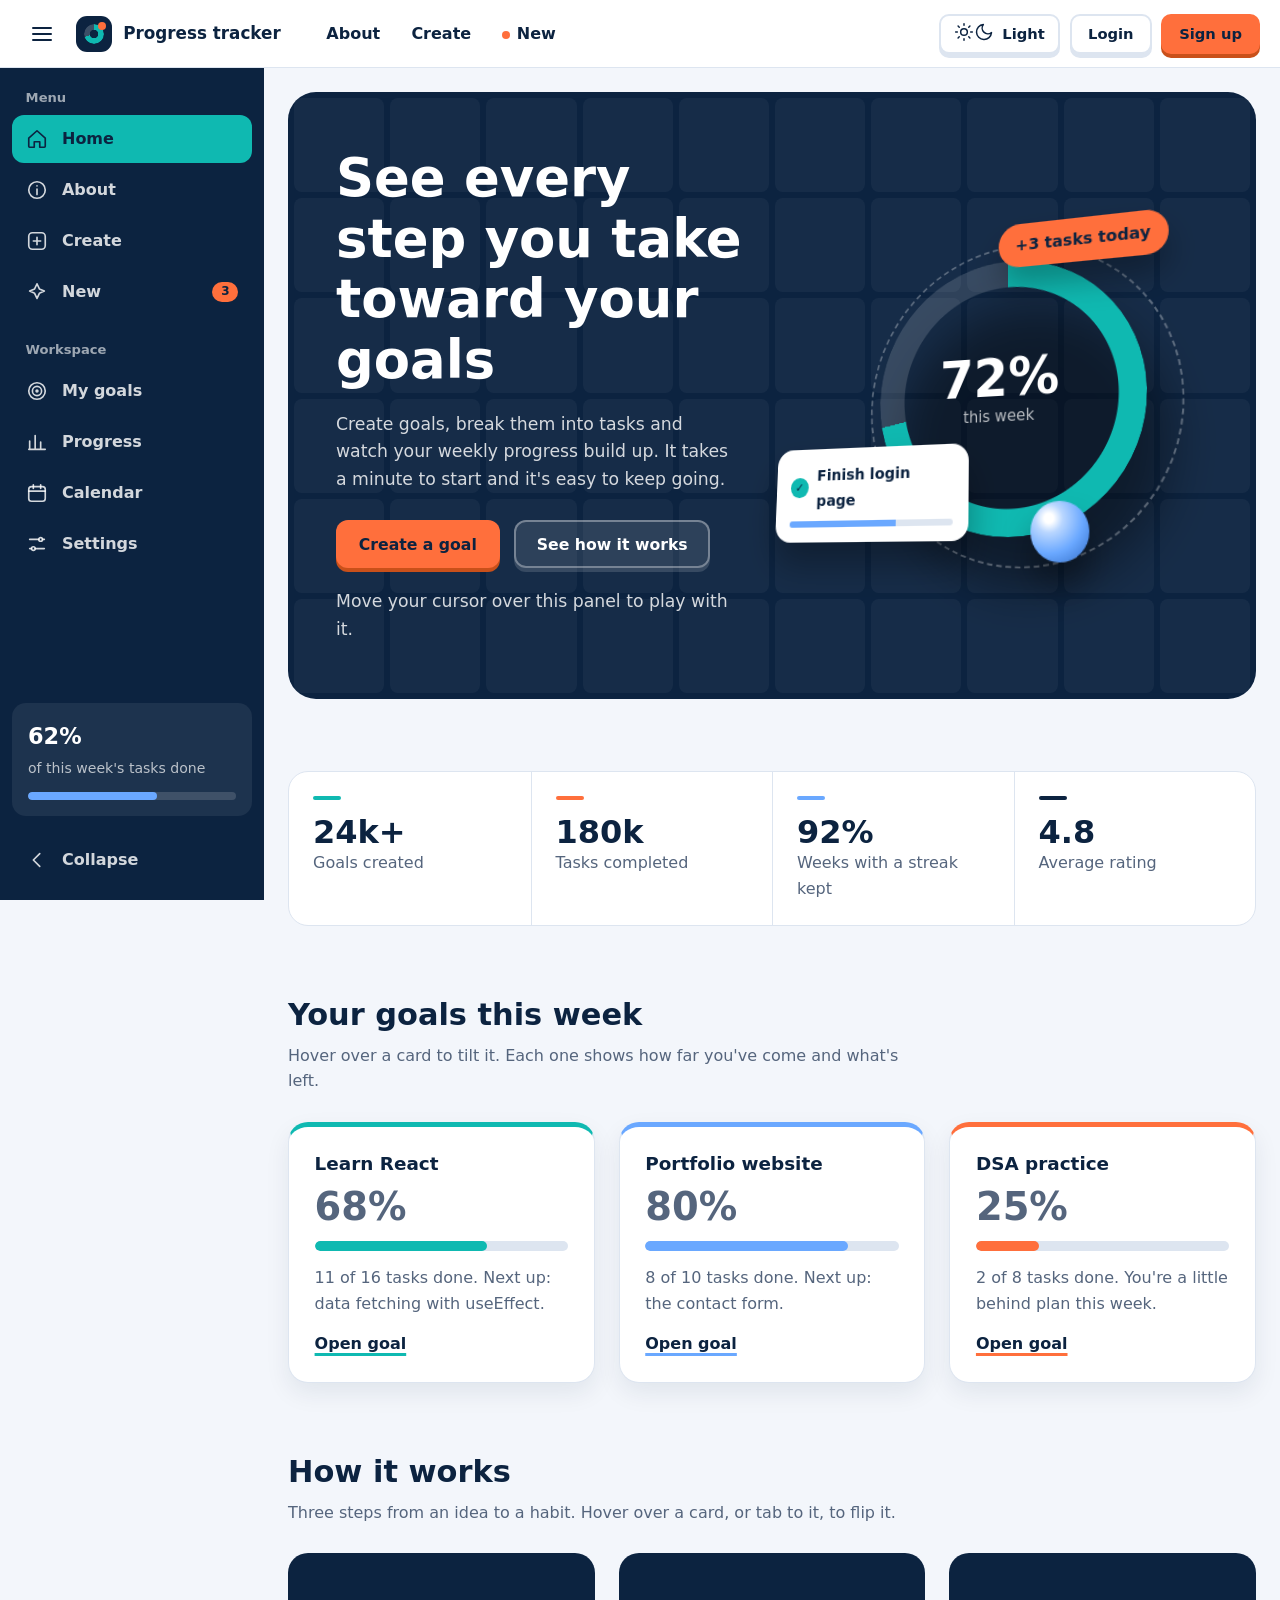
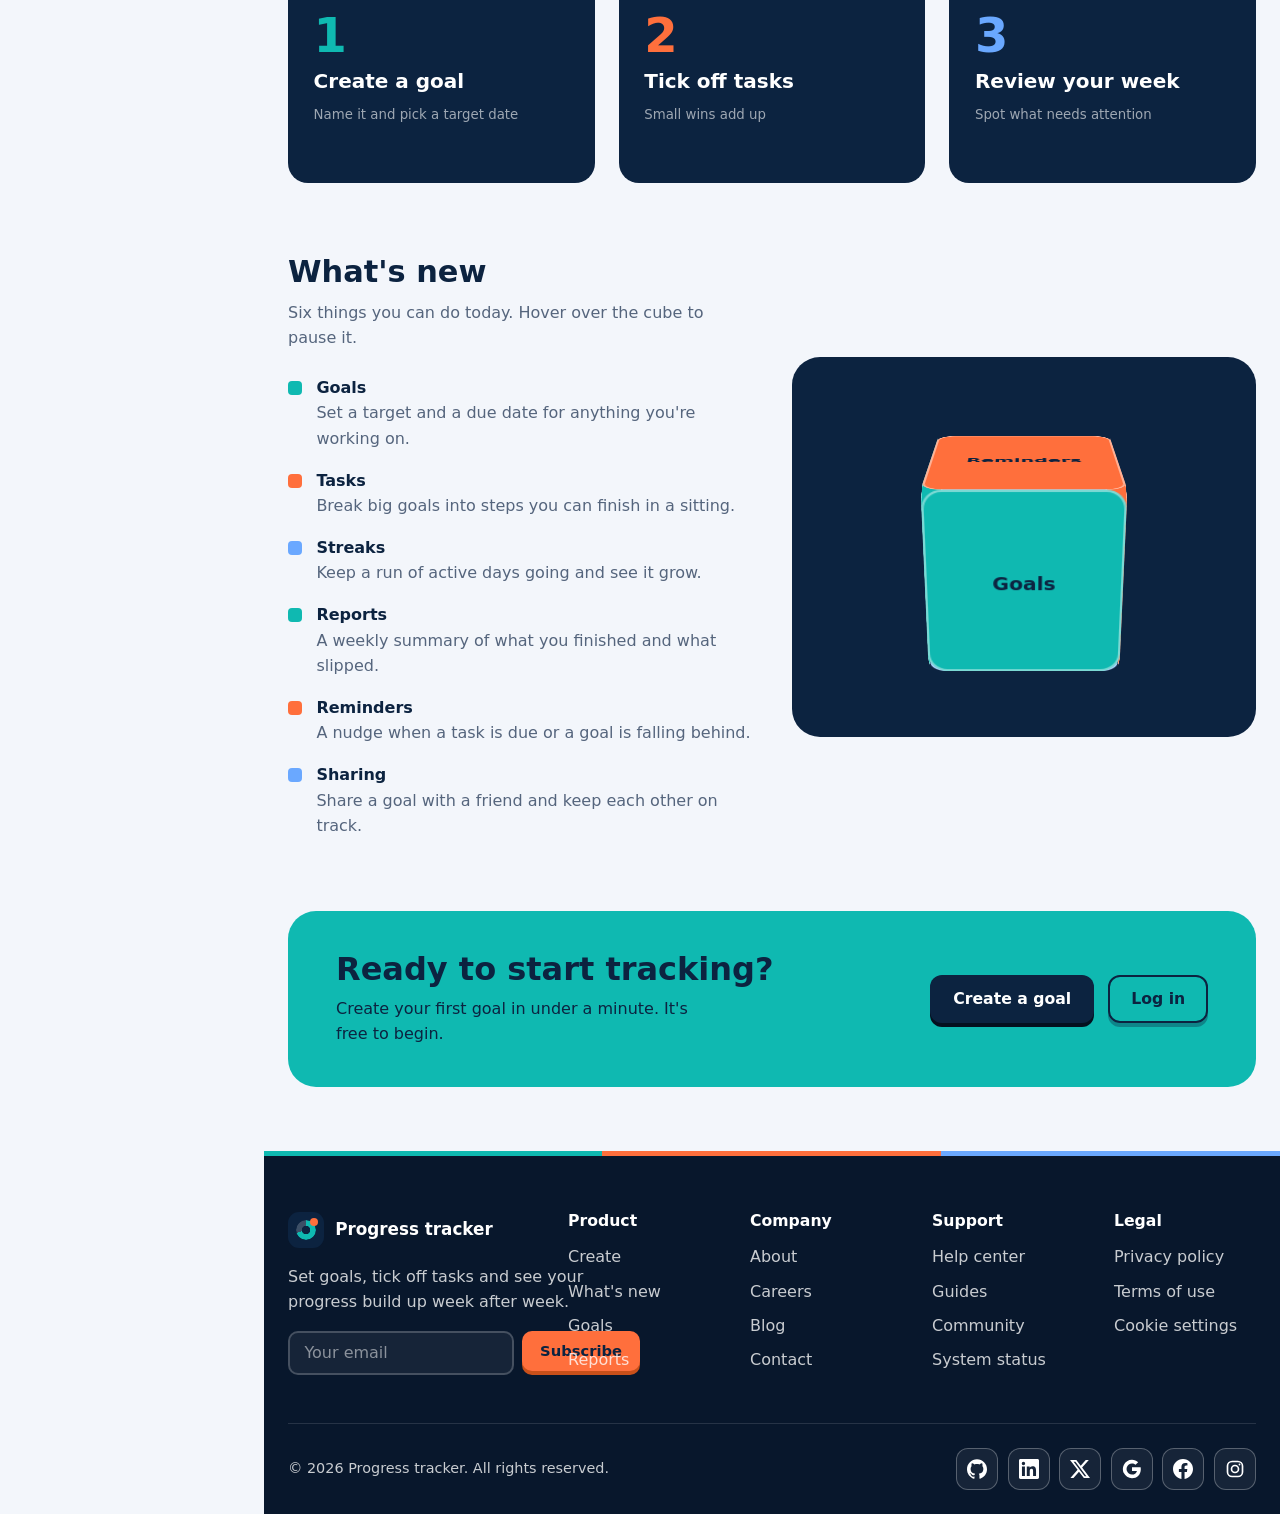
==== commit 59f33b8f: "edit" ====
--- a/index.html
+++ b/index.html
@@ -10,6 +10,7 @@
   <link href="https://fonts.googleapis.com/css2?family=Nunito+Sans:wght@400;600;700;800&family=Sora:wght@600;700;800&display=swap" rel="stylesheet">
   <link rel="stylesheet" href="style.css">
 </head>
+
 <body>
   <a class="skip" href="#main">Skip to main content</a>
 
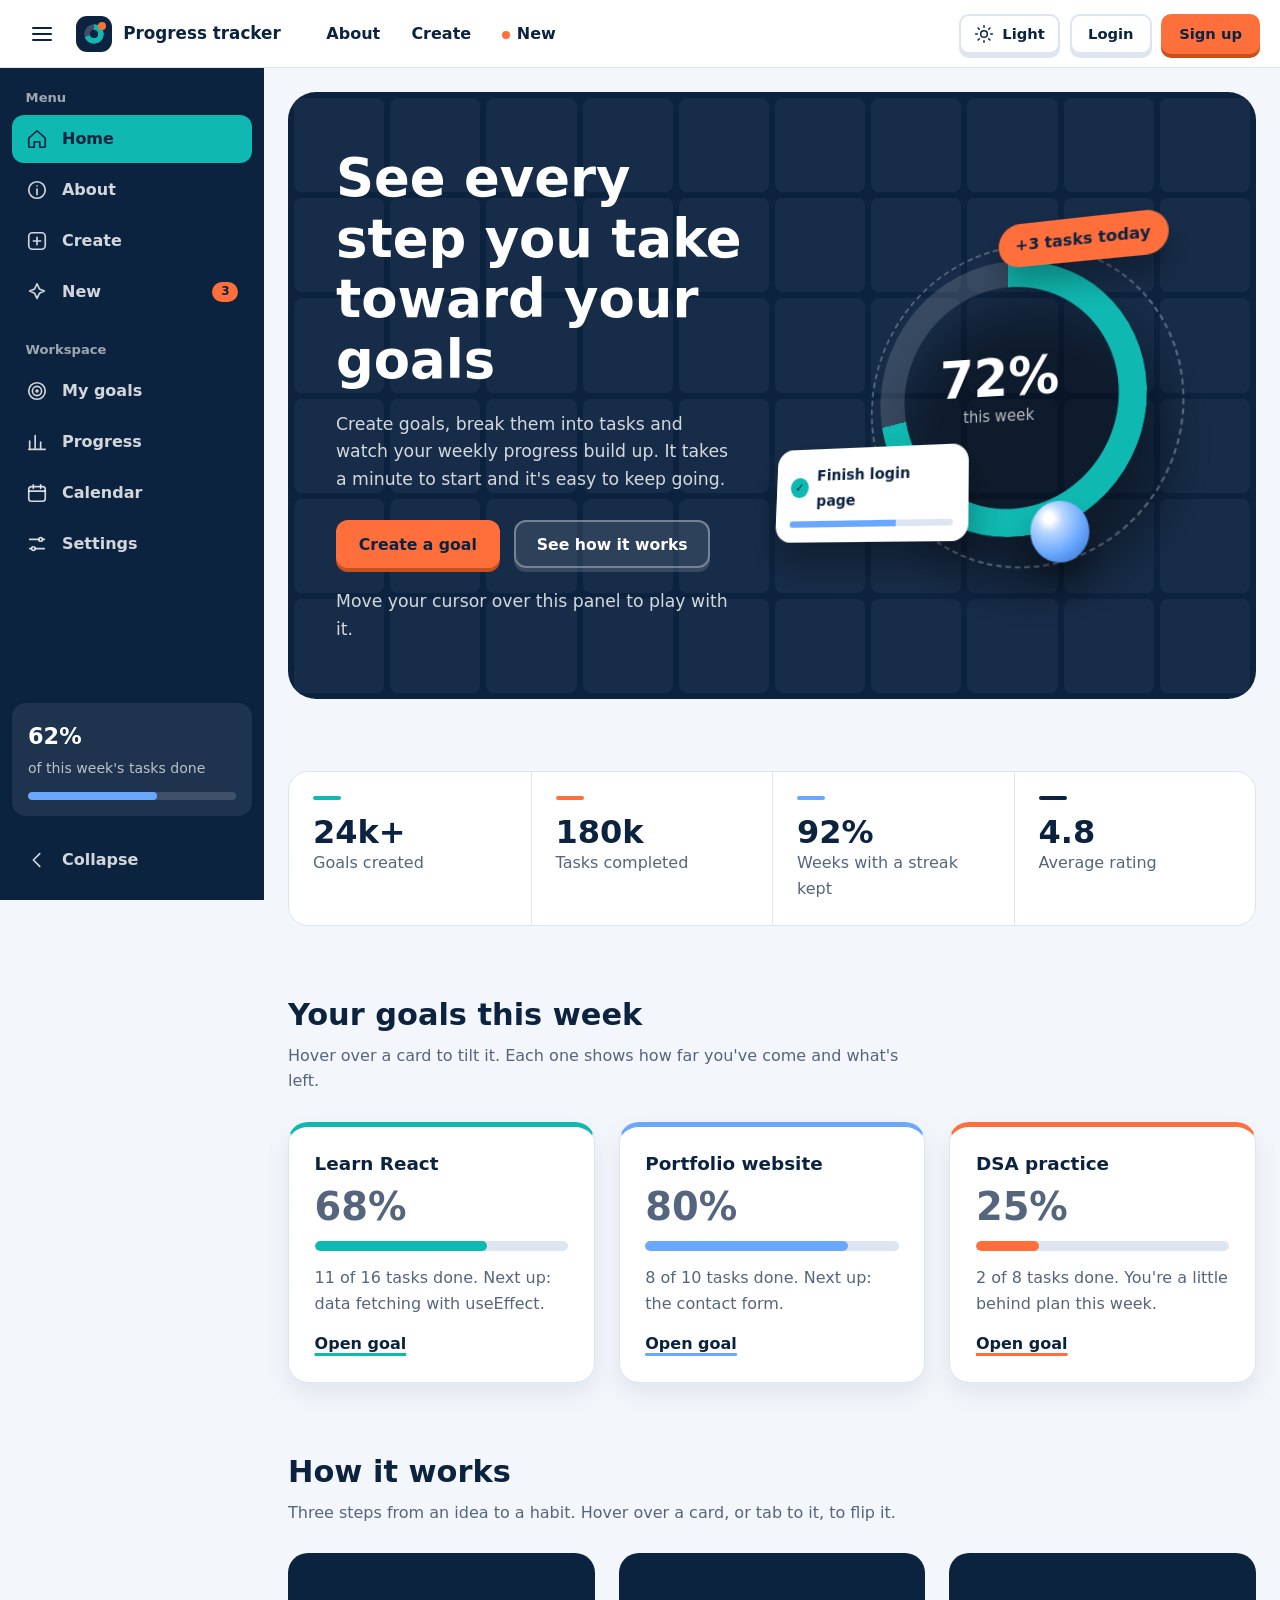
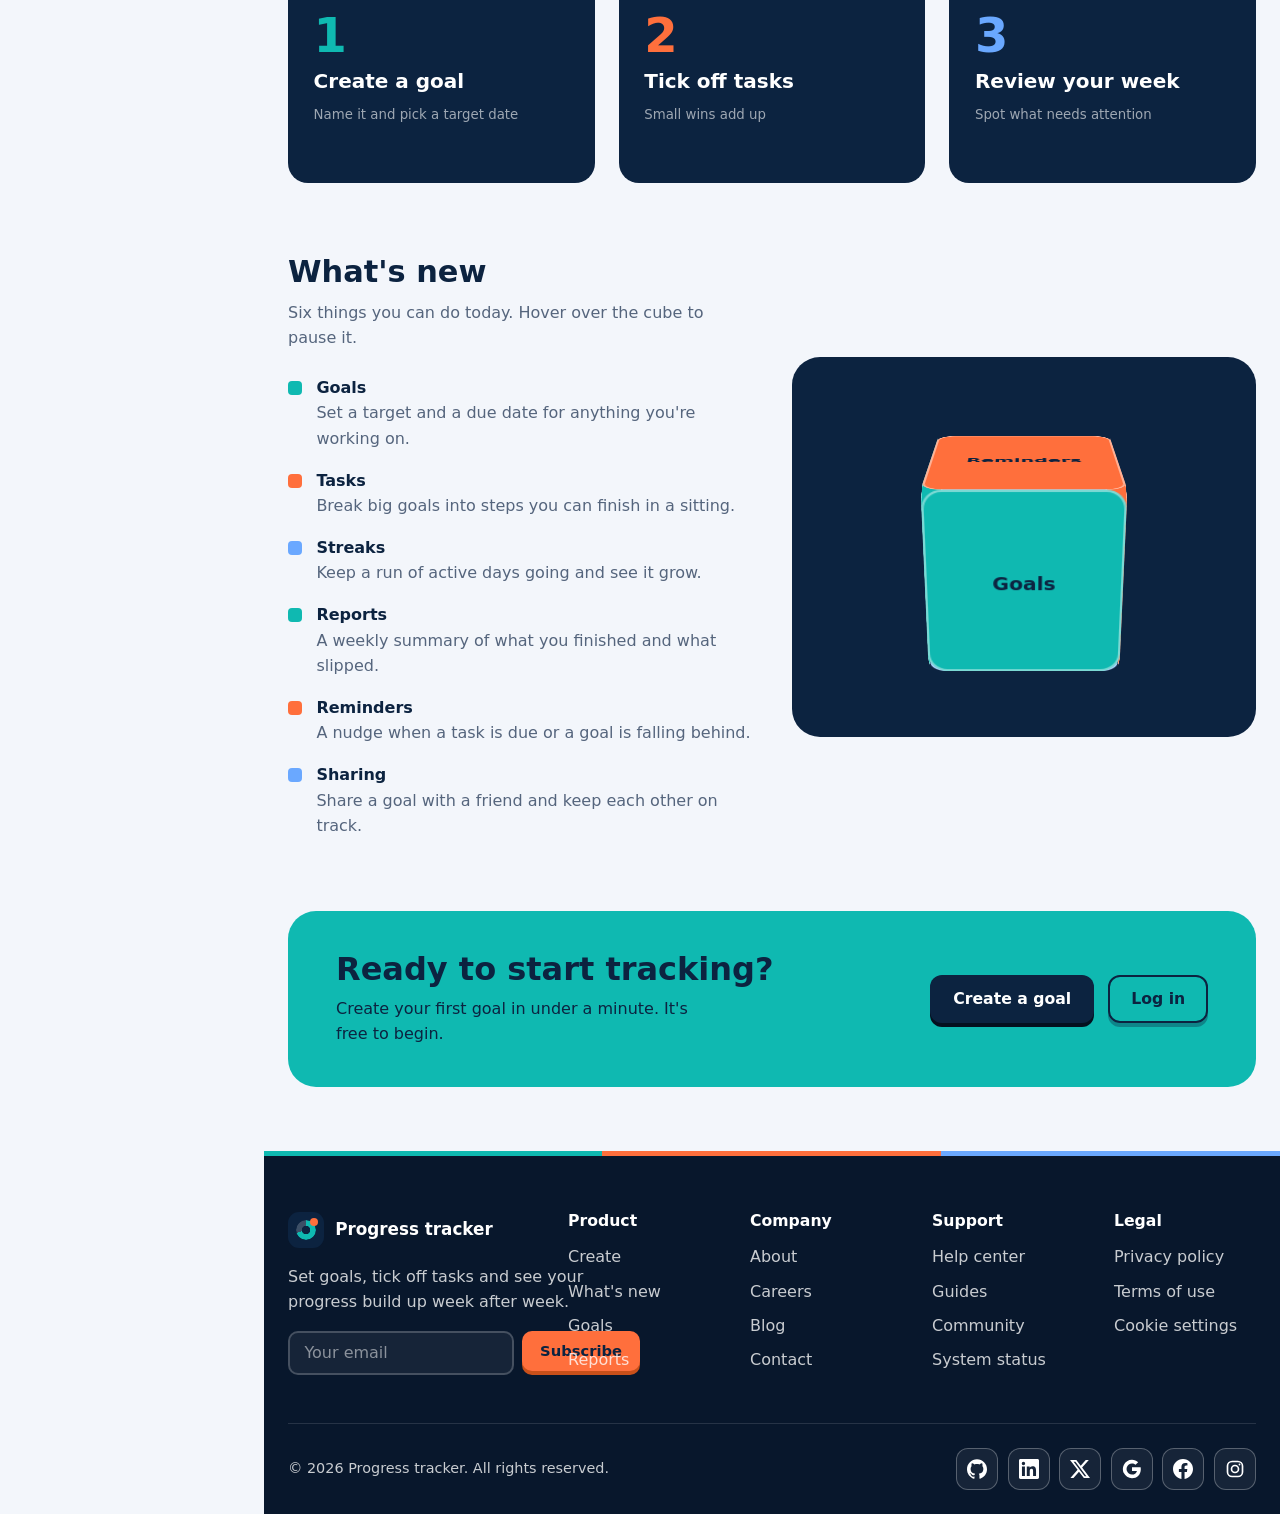
==== commit a3ecf7cb: "erorr ko fix kiya" ====
--- a/index.html
+++ b/index.html
@@ -8,6 +8,12 @@
   <link rel="preconnect" href="https://fonts.googleapis.com">
   <link rel="preconnect" href="https://fonts.gstatic.com" crossorigin>
   <link href="https://fonts.googleapis.com/css2?family=Nunito+Sans:wght@400;600;700;800&family=Sora:wght@600;700;800&display=swap" rel="stylesheet">
+ 
+
+  <!-- ================= CSS ===================== -->
+
+   <link rel="stylesheet" href="dark.css">
+  <link rel="stylesheet" href="dark.css">
   <link rel="stylesheet" href="style.css">
 </head>
 
--- a/dark.css
+++ b/dark.css
@@ -0,0 +1,411 @@
+/* =========================================================
+   dark.css - Dark mode: glassmorphism + space blue
+   ---------------------------------------------------------
+   * Loaded by dark-mode.js on every page.
+   * Everything is scoped under html[data-mode="dark"], so light
+     mode is 100% untouched. Only the toggle button is styled
+     for both modes (it reuses .theme-btn, so in light mode it
+     looks exactly like the existing Theme button).
+   * Does not edit style.css / dashboard.css / auth.css.
+   ========================================================= */
+
+/* ---------- Toggle button (both modes) ---------- */
+.dm-toggle .dm-coin {
+  position: relative;
+  display: block;
+  width: 20px;
+  height: 20px;
+  flex: none;
+  perspective: 160px;
+}
+.dm-toggle .dm-coin-in {
+  position: absolute;
+  inset: 0;
+  transform-style: preserve-3d;
+  transition: transform 0.7s cubic-bezier(0.3, 1.25, 0.4, 1);
+}
+.dm-toggle .dm-coin svg {
+  position: absolute;
+  inset: 0;
+  width: 20px;
+  height: 20px;
+  fill: none;
+  stroke: currentColor;
+  stroke-width: 1.8;
+  stroke-linecap: round;
+  stroke-linejoin: round;
+  backface-visibility: hidden;
+}
+.dm-toggle .dm-moon { transform: rotateY(180deg); }
+html[data-mode="dark"] .dm-toggle .dm-coin-in { transform: rotateY(180deg); }
+
+.dm-space { display: none; }
+
+/* =========================================================
+   DARK MODE
+   ========================================================= */
+html[data-mode="dark"] { color-scheme: dark; background: #030716; }
+
+/* Tokens live on <body> so they beat the five colour themes
+   (dashboard.css sets those on <html>). --navy becomes the TEXT
+   colour; navy surfaces are re-skinned as glass below. */
+html[data-mode="dark"] body {
+  --navy: #e7eeff;
+  --navy-deep: #030818;
+  --navy-darker: #020612;
+  --bg: #050b1f;
+  --surface: rgba(20, 34, 82, 0.5);
+  --line: rgba(140, 170, 255, 0.2);
+  --muted: #9fb3dc;
+  --focus: #9cc8ff;
+
+  --teal: #3fd8ff;
+  --orange: #8b7cff;
+  --orange-dark: #4d3fc4;
+  --sky: #5b9dff;
+  --sky-light: #27428f;
+  --sky-dark: #1e3a8a;
+
+  --glass: linear-gradient(145deg, rgba(34, 54, 120, 0.46), rgba(10, 20, 54, 0.4));
+  --glass-strong: linear-gradient(145deg, rgba(28, 46, 108, 0.7), rgba(8, 16, 46, 0.62));
+  --glass-border: rgba(150, 182, 255, 0.22);
+  --glass-shadow: 0 18px 48px -14px rgba(0, 0, 14, 0.7), inset 0 1px 0 rgba(255, 255, 255, 0.1);
+  --blur: blur(18px) saturate(150%);
+  --on-accent: #04102a;
+
+  background:
+    radial-gradient(1100px 700px at 12% -8%, rgba(44, 92, 220, 0.3), transparent 62%),
+    radial-gradient(900px 620px at 96% 8%, rgba(110, 70, 220, 0.24), transparent 60%),
+    linear-gradient(180deg, #050c26 0%, #030716 70%);
+  background-attachment: fixed;
+  color: var(--navy);
+}
+
+html[data-mode="dark"] ::selection { background: rgba(91, 157, 255, 0.45); color: #fff; }
+html[data-mode="dark"] { scrollbar-color: rgba(120, 160, 255, 0.35) transparent; }
+
+/* ---------- 3D space backdrop (injected by dark-mode.js) ---------- */
+html[data-mode="dark"] .dm-space {
+  display: block;
+  position: fixed;
+  inset: 0;
+  z-index: -1;
+  overflow: hidden;
+  pointer-events: none;
+  perspective: 900px;
+  perspective-origin: 50% 40%;
+}
+
+.dm-layer {
+  position: absolute;
+  inset: -12%;
+  transform: translate3d(calc(var(--px, 0) * var(--d) * -1px), calc(var(--py, 0) * var(--d) * -1px - var(--sc, 0) * var(--d) * 0.02px), 0);
+  will-change: transform;
+}
+.dm-stars-1 {
+  --d: 6;
+  background-image:
+    radial-gradient(1px 1px at 18px 40px, rgba(255, 255, 255, 0.9), transparent),
+    radial-gradient(1px 1px at 96px 120px, rgba(190, 215, 255, 0.8), transparent),
+    radial-gradient(1px 1px at 170px 24px, rgba(255, 255, 255, 0.7), transparent),
+    radial-gradient(1px 1px at 60px 190px, rgba(200, 220, 255, 0.8), transparent),
+    radial-gradient(1px 1px at 210px 150px, rgba(255, 255, 255, 0.7), transparent);
+  background-size: 240px 240px;
+  opacity: 0.8;
+}
+.dm-stars-2 {
+  --d: 14;
+  background-image:
+    radial-gradient(1.5px 1.5px at 40px 60px, #fff, transparent),
+    radial-gradient(1.5px 1.5px at 220px 140px, rgba(150, 200, 255, 0.95), transparent),
+    radial-gradient(1.5px 1.5px at 130px 300px, #fff, transparent),
+    radial-gradient(1.5px 1.5px at 300px 250px, rgba(190, 170, 255, 0.9), transparent);
+  background-size: 360px 360px;
+  animation: dm-twinkle 5s ease-in-out infinite alternate;
+}
+.dm-stars-3 {
+  --d: 26;
+  background-image:
+    radial-gradient(2px 2px at 80px 100px, #fff, rgba(255, 255, 255, 0)),
+    radial-gradient(2.5px 2.5px at 420px 330px, rgba(120, 190, 255, 1), rgba(120, 190, 255, 0)),
+    radial-gradient(2px 2px at 300px 480px, #fff, rgba(255, 255, 255, 0));
+  background-size: 560px 560px;
+  animation: dm-twinkle 7s 1.5s ease-in-out infinite alternate;
+}
+@keyframes dm-twinkle { from { opacity: 0.35; } to { opacity: 1; } }
+
+.dm-orb {
+  position: absolute;
+  border-radius: 50%;
+  filter: blur(44px);
+  transform: translate3d(calc(var(--px, 0) * var(--d) * -1px), calc(var(--py, 0) * var(--d) * -1px), 0);
+  animation: dm-float 14s ease-in-out infinite alternate;
+}
+.dm-orb-a { --d: 18; top: -12%; left: -10%; width: min(60vw, 640px); aspect-ratio: 1; background: radial-gradient(circle at 35% 35%, rgba(70, 130, 255, 0.5), rgba(40, 50, 170, 0.22) 55%, transparent 72%); }
+.dm-orb-b { --d: 30; bottom: -18%; right: -8%; width: min(64vw, 700px); aspect-ratio: 1; background: radial-gradient(circle at 60% 40%, rgba(140, 90, 255, 0.4), rgba(70, 40, 170, 0.2) 55%, transparent 72%); animation-duration: 18s; animation-direction: alternate-reverse; }
+.dm-orb-c { --d: 40; top: 46%; left: 38%; width: min(30vw, 320px); aspect-ratio: 1; background: radial-gradient(circle, rgba(50, 210, 255, 0.22), transparent 70%); animation-duration: 11s; }
+@keyframes dm-float { from { translate: 0 0; } to { translate: 0 -34px; } }
+
+/* A ringed planet that slowly turns in 3D */
+.dm-planet {
+  position: absolute;
+  top: 13%;
+  right: 7%;
+  width: clamp(90px, 15vw, 220px);
+  aspect-ratio: 1;
+  --d: 34;
+  transform: translate3d(calc(var(--px, 0) * var(--d) * -1px), calc(var(--py, 0) * var(--d) * -1px), 0);
+  transform-style: preserve-3d;
+  opacity: 0.85;
+  animation: dm-float 16s ease-in-out infinite alternate;
+}
+.dm-globe {
+  position: absolute;
+  inset: 0;
+  border-radius: 50%;
+  overflow: hidden;
+  background: radial-gradient(circle at 30% 28%, #c4dcff 0, #6aa4ff 20%, #2d47b0 50%, #0b1340 80%);
+  box-shadow: inset -26px -20px 44px rgba(0, 0, 14, 0.7), 0 0 70px rgba(80, 130, 255, 0.35);
+}
+.dm-globe::before {
+  content: "";
+  position: absolute;
+  inset: 0;
+  background: repeating-linear-gradient(172deg, rgba(255, 255, 255, 0.07) 0 7%, transparent 7% 15%);
+  background-size: 200% 100%;
+  animation: dm-bands 22s linear infinite;
+}
+@keyframes dm-bands { to { background-position: 200% 0; } }
+.dm-ring {
+  position: absolute;
+  left: 50%;
+  top: 50%;
+  width: 190%;
+  aspect-ratio: 1;
+  border-radius: 50%;
+  border: clamp(4px, 0.8vw, 10px) solid rgba(170, 200, 255, 0.28);
+  box-shadow: 0 0 30px rgba(110, 150, 255, 0.25), inset 0 0 24px rgba(110, 150, 255, 0.2);
+  transform: translate(-50%, -50%) rotateX(74deg) rotateZ(-18deg);
+  animation: dm-ring 28s linear infinite;
+}
+@keyframes dm-ring { to { transform: translate(-50%, -50%) rotateX(74deg) rotateZ(342deg); } }
+
+/* =========================================================
+   GLASS SURFACES
+   ========================================================= */
+html[data-mode="dark"] :is(.d-panel, .tf-card, .stat, .stats, .tilt-card, .st-panel, .au-card, .auth-card, .d-dialog, .theme-menu, .gd-stat, .face-front) {
+  background: var(--glass);
+  border: 1px solid var(--glass-border);
+  box-shadow: var(--glass-shadow);
+  -webkit-backdrop-filter: var(--blur);
+          backdrop-filter: var(--blur);
+}
+
+/* inner rows should stay quiet so glass does not stack too much */
+html[data-mode="dark"] :is(.gd-stat) { background: rgba(255, 255, 255, 0.04); box-shadow: none; -webkit-backdrop-filter: none; backdrop-filter: none; }
+html[data-mode="dark"] .d-stat { background: transparent; }
+
+html[data-mode="dark"] :is(.hero, .au-stage, .cube-wrap, .st-nav) {
+  background: linear-gradient(145deg, rgba(24, 44, 110, 0.55), rgba(6, 13, 40, 0.5));
+  border: 1px solid var(--glass-border);
+  box-shadow: var(--glass-shadow);
+  -webkit-backdrop-filter: var(--blur);
+          backdrop-filter: var(--blur);
+}
+html[data-mode="dark"] .hero::after,
+html[data-mode="dark"] .au-stage::after {
+  content: "";
+  position: absolute;
+  inset: 0;
+  z-index: 0;
+  pointer-events: none;
+  background: radial-gradient(600px 300px at 80% 0%, rgba(110, 120, 255, 0.22), transparent 70%);
+}
+
+html[data-mode="dark"] .d-today {
+  border-color: rgba(100, 200, 255, 0.35);
+  background: linear-gradient(145deg, rgba(30, 80, 170, 0.5), rgba(18, 18, 74, 0.55));
+  box-shadow: var(--glass-shadow), 0 0 44px -10px rgba(63, 216, 255, 0.3);
+}
+html[data-mode="dark"] .d-ring::before { background: #07112e; }
+
+html[data-mode="dark"] .header {
+  background: rgba(5, 11, 32, 0.55);
+  border-bottom: 1px solid var(--glass-border);
+  box-shadow: 0 10px 30px -18px rgba(0, 0, 10, 0.8);
+  -webkit-backdrop-filter: blur(20px) saturate(160%);
+          backdrop-filter: blur(20px) saturate(160%);
+}
+html[data-mode="dark"] .sidebar {
+  background: linear-gradient(180deg, rgba(10, 20, 58, 0.66), rgba(4, 9, 28, 0.74));
+  border-right: 1px solid var(--glass-border);
+  -webkit-backdrop-filter: blur(22px) saturate(150%);
+          backdrop-filter: blur(22px) saturate(150%);
+}
+html[data-mode="dark"] .sb-widget { background: rgba(255, 255, 255, 0.06); border: 1px solid var(--glass-border); }
+html[data-mode="dark"] .footer {
+  background: rgba(3, 8, 24, 0.7);
+  border-top: 1px solid var(--glass-border);
+  -webkit-backdrop-filter: blur(16px);
+          backdrop-filter: blur(16px);
+}
+html[data-mode="dark"] .footer::before { background: linear-gradient(90deg, var(--teal) 33.3%, var(--orange) 0 66.6%, var(--sky) 0); box-shadow: 0 0 18px rgba(91, 157, 255, 0.55); }
+
+html[data-mode="dark"] .logo-mark {
+  background: linear-gradient(145deg, #213a96, #0a1238);
+  box-shadow: 0 0 18px rgba(80, 140, 255, 0.45), inset 0 1px 0 rgba(255, 255, 255, 0.25);
+}
+
+html[data-mode="dark"] .scrim { background: rgba(2, 6, 20, 0.62); -webkit-backdrop-filter: blur(4px); backdrop-filter: blur(4px); }
+html[data-mode="dark"] .auth-overlay.open { background-color: rgba(2, 6, 20, 0.66); -webkit-backdrop-filter: blur(10px); backdrop-filter: blur(10px); }
+html[data-mode="dark"] .d-dialog::backdrop { background: rgba(2, 6, 20, 0.66); -webkit-backdrop-filter: blur(8px); backdrop-filter: blur(8px); }
+html[data-mode="dark"] .auth-card { background: var(--glass-strong); }
+
+/* ---------- Hero cards, cube, flip cards ---------- */
+html[data-mode="dark"] .task-card { background: rgba(255, 255, 255, 0.1); color: var(--navy); border: 1px solid var(--glass-border); -webkit-backdrop-filter: blur(10px); backdrop-filter: blur(10px); }
+html[data-mode="dark"] .cube div { border: 1px solid rgba(255, 255, 255, 0.28); color: #fff; box-shadow: inset 0 0 30px rgba(255, 255, 255, 0.08); }
+html[data-mode="dark"] .cube .f1, html[data-mode="dark"] .cube .f4 { background: rgba(63, 216, 255, 0.34); }
+html[data-mode="dark"] .cube .f2, html[data-mode="dark"] .cube .f5 { background: rgba(139, 124, 255, 0.4); }
+html[data-mode="dark"] .cube .f3, html[data-mode="dark"] .cube .f6 { background: rgba(91, 157, 255, 0.36); }
+html[data-mode="dark"] .face-back { background: linear-gradient(145deg, var(--c), color-mix(in srgb, var(--c) 55%, #1b2a80)); color: var(--on-accent); }
+
+html[data-mode="dark"] .cta {
+  background: linear-gradient(120deg, rgba(63, 216, 255, 0.92), rgba(139, 124, 255, 0.92));
+  color: var(--on-accent);
+  box-shadow: 0 20px 60px -18px rgba(80, 140, 255, 0.6), inset 0 1px 0 rgba(255, 255, 255, 0.4);
+}
+html[data-mode="dark"] .cta .btn-ghost { color: var(--on-accent); border-color: var(--on-accent); background: rgba(255, 255, 255, 0.25); }
+
+/* ---------- Buttons ---------- */
+html[data-mode="dark"] .btn-orange {
+  background: linear-gradient(135deg, #5b8cff, #8b5cff);
+  color: #fff;
+  border-color: rgba(255, 255, 255, 0.18);
+  box-shadow: 0 8px 24px -6px rgba(110, 100, 255, 0.65), inset 0 1px 0 rgba(255, 255, 255, 0.35);
+}
+html[data-mode="dark"] .btn-orange:hover { transform: translateY(-2px); box-shadow: 0 12px 30px -6px rgba(110, 120, 255, 0.85), inset 0 1px 0 rgba(255, 255, 255, 0.4); }
+html[data-mode="dark"] .btn-orange:active { transform: translateY(1px); box-shadow: 0 3px 10px -4px rgba(110, 100, 255, 0.6); }
+
+html[data-mode="dark"] :is(.btn-ghost, .d-btn-ghost, .theme-btn, .d-icon-btn, .st-x) {
+  background: rgba(255, 255, 255, 0.07);
+  color: var(--navy);
+  border-color: var(--glass-border);
+  box-shadow: inset 0 1px 0 rgba(255, 255, 255, 0.08);
+  -webkit-backdrop-filter: blur(10px);
+          backdrop-filter: blur(10px);
+}
+html[data-mode="dark"] :is(.btn-ghost, .theme-btn):hover { transform: translateY(-2px); border-color: var(--teal); box-shadow: 0 8px 22px -8px rgba(63, 216, 255, 0.55); }
+html[data-mode="dark"] .d-btn-ghost:hover { border-color: var(--teal); }
+html[data-mode="dark"] .btn-navy { background: linear-gradient(135deg, #1d3a9c, #0a1648); box-shadow: 0 8px 22px -8px rgba(40, 80, 220, 0.6); }
+html[data-mode="dark"] .btn-light { background: rgba(255, 255, 255, 0.08); box-shadow: none; }
+html[data-mode="dark"] .btn-danger, html[data-mode="dark"] .d-btn-danger, html[data-mode="dark"] .st-btn-danger { color: #ff8a8a; border-color: rgba(255, 120, 120, 0.4); box-shadow: none; }
+html[data-mode="dark"] .st-btn-danger:hover, html[data-mode="dark"] .d-btn-danger:hover, html[data-mode="dark"] .d-btn-danger.is-armed { background: #d64545; color: #fff; }
+
+/* ---------- Dark text on bright accents ---------- */
+html[data-mode="dark"] :is(.sb-badge, .chip, .task-card b::before, .d-avatar, .sb-avatar, .au-done .tick, .d-up:first-child .d-date span, .st-tab[aria-selected="true"], .sb-link[aria-current="page"]) { color: var(--on-accent); }
+html[data-mode="dark"] :is(.sb-link[aria-current="page"], .st-tab[aria-selected="true"]) {
+  background: linear-gradient(135deg, #4fe0ff, #5b9dff);
+  box-shadow: 0 6px 20px -6px rgba(63, 216, 255, 0.6);
+}
+html[data-mode="dark"] .d-seg button[aria-pressed="true"],
+html[data-mode="dark"] .st-theme[aria-pressed="true"] { background: linear-gradient(135deg, #3f63e8, #7a5cf0); color: #fff; }
+html[data-mode="dark"] .st-theme[aria-pressed="true"] { border-color: var(--teal); }
+html[data-mode="dark"] .st-avatar { background: linear-gradient(145deg, #213a96, #0a1238); color: #fff; }
+
+/* ---------- Forms ---------- */
+html[data-mode="dark"] :is(.auth-input, .d-search input, .pd-field input, .tf-field input, .au-otp input, .news input, .st-field input, .tf-dur input) {
+  background: rgba(255, 255, 255, 0.06);
+  color: var(--navy);
+  border-color: var(--glass-border);
+}
+html[data-mode="dark"] :is(.auth-input, .d-search input, .pd-field input, .tf-field input, .au-otp input, .tf-dur input):focus {
+  border-color: var(--teal);
+  background: rgba(255, 255, 255, 0.09);
+  box-shadow: 0 0 0 4px rgba(63, 216, 255, 0.2), 0 0 24px -4px rgba(63, 216, 255, 0.35);
+}
+html[data-mode="dark"] .au-otp input:focus { transform: translateY(-2px) translateZ(0); }
+html[data-mode="dark"] :is(.tf-choice input:checked + span, .au-note, .tf-summary, .d-seg) { background: rgba(255, 255, 255, 0.07); }
+html[data-mode="dark"] .tf-choice input:checked + span { border-color: var(--teal); }
+html[data-mode="dark"] .st-switch b::after { background: #fff; }
+html[data-mode="dark"] .au-toast { background: rgba(14, 26, 72, 0.9); border: 1px solid var(--glass-border); -webkit-backdrop-filter: blur(14px); backdrop-filter: blur(14px); }
+
+/* ---------- Dashboard widgets ---------- */
+html[data-mode="dark"] :is(.d-tip, .d-heat-pop) { background: rgba(8, 16, 46, 0.96); color: #fff; border: 1px solid var(--glass-border); box-shadow: 0 12px 30px rgba(0, 0, 10, 0.6); }
+html[data-mode="dark"] .d-heat-pop::after { background: rgba(8, 16, 46, 0.96); }
+html[data-mode="dark"] .d-bar i, html[data-mode="dark"] .meter i, html[data-mode="dark"] .d-fill { box-shadow: 0 0 14px -2px color-mix(in srgb, var(--c, var(--teal)) 70%, transparent); }
+html[data-mode="dark"] .d-heat .d-cell[data-l="0"] { background: rgba(255, 255, 255, 0.06); }
+html[data-mode="dark"] .d-heat .d-cell[data-l="4"] { box-shadow: 0 0 10px rgba(63, 216, 255, 0.55); }
+html[data-mode="dark"] .d-dot { box-shadow: 0 0 0 2px #050b1f, 0 0 10px var(--orange); }
+html[data-mode="dark"] .theme-menu { background: var(--glass-strong); }
+html[data-mode="dark"] .theme-opt:hover { background: rgba(255, 255, 255, 0.08); }
+html[data-mode="dark"] .theme-opt[aria-pressed="true"] { background: rgba(255, 255, 255, 0.1); border-color: var(--teal); }
+
+/* =========================================================
+   3D MOTION
+   ========================================================= */
+/* Panels rise into place in 3D when dark mode is on / the page opens.
+   "backwards" fill so it never fights the hover tilt afterwards. */
+html[data-mode="dark"] :is(.d-panel, .stat, .tf-card, .gd-stat, .flip, .tilt-card) {
+  animation: dm-rise 0.85s cubic-bezier(0.2, 0.85, 0.25, 1) backwards;
+}
+html[data-mode="dark"] :is(.d-panel, .stat, .gd-stat, .flip, .tilt-card):nth-child(2) { animation-delay: 0.06s; }
+html[data-mode="dark"] :is(.d-panel, .stat, .gd-stat, .flip, .tilt-card):nth-child(3) { animation-delay: 0.12s; }
+html[data-mode="dark"] :is(.d-panel, .stat, .gd-stat, .flip, .tilt-card):nth-child(4) { animation-delay: 0.18s; }
+html[data-mode="dark"] :is(.d-panel, .stat, .gd-stat, .flip, .tilt-card):nth-child(n + 5) { animation-delay: 0.24s; }
+@keyframes dm-rise {
+  from { opacity: 0; transform: perspective(1000px) translate3d(0, 28px, -60px) rotateX(14deg); }
+  to   { opacity: 1; transform: perspective(1000px) translate3d(0, 0, 0) rotateX(0); }
+}
+
+/* Cursor-driven tilt (dark-mode.js adds .dm-tilt to the card under the pointer) */
+html[data-mode="dark"] .dm-tilt {
+  transform: perspective(1000px) rotateX(var(--rx, 0deg)) rotateY(var(--ry, 0deg)) translateZ(0);
+  transition: transform 0.18s ease-out, box-shadow 0.3s;
+  box-shadow: var(--glass-shadow), 0 0 46px -10px rgba(91, 157, 255, 0.35);
+  background-image:
+    radial-gradient(420px circle at var(--gx, 50%) var(--gy, 0%), rgba(140, 180, 255, 0.16), transparent 62%),
+    var(--glass);
+}
+
+/* Sidebar links glide forward a little */
+html[data-mode="dark"] .sb-link:hover { transform: translateX(3px); }
+
+/* Smooth cross-fade when no View Transitions support */
+html.dm-fade, html.dm-fade *, html.dm-fade *::before, html.dm-fade *::after {
+  transition: background-color 0.45s ease, color 0.45s ease, border-color 0.45s ease, box-shadow 0.45s ease !important;
+}
+/* Circular reveal from the toggle button */
+::view-transition-old(root), ::view-transition-new(root) { animation: none; mix-blend-mode: normal; }
+::view-transition-old(root) { z-index: 1; }
+::view-transition-new(root) { z-index: 2; }
+
+/* =========================================================
+   RESPONSIVE
+   ========================================================= */
+@media (max-width: 900px) {
+  html[data-mode="dark"] .dm-planet { top: 9%; right: -2%; opacity: 0.6; }
+}
+@media (max-width: 700px) {
+  html[data-mode="dark"] body { --blur: blur(12px) saturate(140%); }
+  html[data-mode="dark"] .dm-orb { filter: blur(30px); }
+  html[data-mode="dark"] .dm-stars-3 { display: none; }
+  html[data-mode="dark"] .dm-planet { width: 84px; opacity: 0.45; }
+  html[data-mode="dark"] .theme-btn.dm-toggle { padding: 0 0.7rem; }
+}
+/* backdrop-filter on the header makes it the containing block of the
+   mobile (position: fixed) theme menu, so anchor it to the header */
+@media (max-width: 600px) {
+  html[data-mode="dark"] .theme-menu { top: calc(100% + 0.5rem); }
+}
+
+/* Touch devices: no hover tilt, keep it light */
+@media (hover: none) {
+  html[data-mode="dark"] .dm-tilt { transform: none; }
+}
+
+@media (prefers-reduced-motion: reduce) {
+  .dm-layer, .dm-orb, .dm-planet, .dm-globe::before, .dm-ring,
+  html[data-mode="dark"] :is(.d-panel, .stat, .tf-card, .gd-stat, .flip, .tilt-card) { animation: none !important; }
+  .dm-toggle .dm-coin-in { transition-duration: 0.01s; }
+  html[data-mode="dark"] .dm-tilt { transform: none; }
+}
--- a/dark.css
+++ b/dark.css
@@ -0,0 +1,411 @@
+/* =========================================================
+   dark.css - Dark mode: glassmorphism + space blue
+   ---------------------------------------------------------
+   * Loaded by dark-mode.js on every page.
+   * Everything is scoped under html[data-mode="dark"], so light
+     mode is 100% untouched. Only the toggle button is styled
+     for both modes (it reuses .theme-btn, so in light mode it
+     looks exactly like the existing Theme button).
+   * Does not edit style.css / dashboard.css / auth.css.
+   ========================================================= */
+
+/* ---------- Toggle button (both modes) ---------- */
+.dm-toggle .dm-coin {
+  position: relative;
+  display: block;
+  width: 20px;
+  height: 20px;
+  flex: none;
+  perspective: 160px;
+}
+.dm-toggle .dm-coin-in {
+  position: absolute;
+  inset: 0;
+  transform-style: preserve-3d;
+  transition: transform 0.7s cubic-bezier(0.3, 1.25, 0.4, 1);
+}
+.dm-toggle .dm-coin svg {
+  position: absolute;
+  inset: 0;
+  width: 20px;
+  height: 20px;
+  fill: none;
+  stroke: currentColor;
+  stroke-width: 1.8;
+  stroke-linecap: round;
+  stroke-linejoin: round;
+  backface-visibility: hidden;
+}
+.dm-toggle .dm-moon { transform: rotateY(180deg); }
+html[data-mode="dark"] .dm-toggle .dm-coin-in { transform: rotateY(180deg); }
+
+.dm-space { display: none; }
+
+/* =========================================================
+   DARK MODE
+   ========================================================= */
+html[data-mode="dark"] { color-scheme: dark; background: #030716; }
+
+/* Tokens live on <body> so they beat the five colour themes
+   (dashboard.css sets those on <html>). --navy becomes the TEXT
+   colour; navy surfaces are re-skinned as glass below. */
+html[data-mode="dark"] body {
+  --navy: #e7eeff;
+  --navy-deep: #030818;
+  --navy-darker: #020612;
+  --bg: #050b1f;
+  --surface: rgba(20, 34, 82, 0.5);
+  --line: rgba(140, 170, 255, 0.2);
+  --muted: #9fb3dc;
+  --focus: #9cc8ff;
+
+  --teal: #3fd8ff;
+  --orange: #8b7cff;
+  --orange-dark: #4d3fc4;
+  --sky: #5b9dff;
+  --sky-light: #27428f;
+  --sky-dark: #1e3a8a;
+
+  --glass: linear-gradient(145deg, rgba(34, 54, 120, 0.46), rgba(10, 20, 54, 0.4));
+  --glass-strong: linear-gradient(145deg, rgba(28, 46, 108, 0.7), rgba(8, 16, 46, 0.62));
+  --glass-border: rgba(150, 182, 255, 0.22);
+  --glass-shadow: 0 18px 48px -14px rgba(0, 0, 14, 0.7), inset 0 1px 0 rgba(255, 255, 255, 0.1);
+  --blur: blur(18px) saturate(150%);
+  --on-accent: #04102a;
+
+  background:
+    radial-gradient(1100px 700px at 12% -8%, rgba(44, 92, 220, 0.3), transparent 62%),
+    radial-gradient(900px 620px at 96% 8%, rgba(110, 70, 220, 0.24), transparent 60%),
+    linear-gradient(180deg, #050c26 0%, #030716 70%);
+  background-attachment: fixed;
+  color: var(--navy);
+}
+
+html[data-mode="dark"] ::selection { background: rgba(91, 157, 255, 0.45); color: #fff; }
+html[data-mode="dark"] { scrollbar-color: rgba(120, 160, 255, 0.35) transparent; }
+
+/* ---------- 3D space backdrop (injected by dark-mode.js) ---------- */
+html[data-mode="dark"] .dm-space {
+  display: block;
+  position: fixed;
+  inset: 0;
+  z-index: -1;
+  overflow: hidden;
+  pointer-events: none;
+  perspective: 900px;
+  perspective-origin: 50% 40%;
+}
+
+.dm-layer {
+  position: absolute;
+  inset: -12%;
+  transform: translate3d(calc(var(--px, 0) * var(--d) * -1px), calc(var(--py, 0) * var(--d) * -1px - var(--sc, 0) * var(--d) * 0.02px), 0);
+  will-change: transform;
+}
+.dm-stars-1 {
+  --d: 6;
+  background-image:
+    radial-gradient(1px 1px at 18px 40px, rgba(255, 255, 255, 0.9), transparent),
+    radial-gradient(1px 1px at 96px 120px, rgba(190, 215, 255, 0.8), transparent),
+    radial-gradient(1px 1px at 170px 24px, rgba(255, 255, 255, 0.7), transparent),
+    radial-gradient(1px 1px at 60px 190px, rgba(200, 220, 255, 0.8), transparent),
+    radial-gradient(1px 1px at 210px 150px, rgba(255, 255, 255, 0.7), transparent);
+  background-size: 240px 240px;
+  opacity: 0.8;
+}
+.dm-stars-2 {
+  --d: 14;
+  background-image:
+    radial-gradient(1.5px 1.5px at 40px 60px, #fff, transparent),
+    radial-gradient(1.5px 1.5px at 220px 140px, rgba(150, 200, 255, 0.95), transparent),
+    radial-gradient(1.5px 1.5px at 130px 300px, #fff, transparent),
+    radial-gradient(1.5px 1.5px at 300px 250px, rgba(190, 170, 255, 0.9), transparent);
+  background-size: 360px 360px;
+  animation: dm-twinkle 5s ease-in-out infinite alternate;
+}
+.dm-stars-3 {
+  --d: 26;
+  background-image:
+    radial-gradient(2px 2px at 80px 100px, #fff, rgba(255, 255, 255, 0)),
+    radial-gradient(2.5px 2.5px at 420px 330px, rgba(120, 190, 255, 1), rgba(120, 190, 255, 0)),
+    radial-gradient(2px 2px at 300px 480px, #fff, rgba(255, 255, 255, 0));
+  background-size: 560px 560px;
+  animation: dm-twinkle 7s 1.5s ease-in-out infinite alternate;
+}
+@keyframes dm-twinkle { from { opacity: 0.35; } to { opacity: 1; } }
+
+.dm-orb {
+  position: absolute;
+  border-radius: 50%;
+  filter: blur(44px);
+  transform: translate3d(calc(var(--px, 0) * var(--d) * -1px), calc(var(--py, 0) * var(--d) * -1px), 0);
+  animation: dm-float 14s ease-in-out infinite alternate;
+}
+.dm-orb-a { --d: 18; top: -12%; left: -10%; width: min(60vw, 640px); aspect-ratio: 1; background: radial-gradient(circle at 35% 35%, rgba(70, 130, 255, 0.5), rgba(40, 50, 170, 0.22) 55%, transparent 72%); }
+.dm-orb-b { --d: 30; bottom: -18%; right: -8%; width: min(64vw, 700px); aspect-ratio: 1; background: radial-gradient(circle at 60% 40%, rgba(140, 90, 255, 0.4), rgba(70, 40, 170, 0.2) 55%, transparent 72%); animation-duration: 18s; animation-direction: alternate-reverse; }
+.dm-orb-c { --d: 40; top: 46%; left: 38%; width: min(30vw, 320px); aspect-ratio: 1; background: radial-gradient(circle, rgba(50, 210, 255, 0.22), transparent 70%); animation-duration: 11s; }
+@keyframes dm-float { from { translate: 0 0; } to { translate: 0 -34px; } }
+
+/* A ringed planet that slowly turns in 3D */
+.dm-planet {
+  position: absolute;
+  top: 13%;
+  right: 7%;
+  width: clamp(90px, 15vw, 220px);
+  aspect-ratio: 1;
+  --d: 34;
+  transform: translate3d(calc(var(--px, 0) * var(--d) * -1px), calc(var(--py, 0) * var(--d) * -1px), 0);
+  transform-style: preserve-3d;
+  opacity: 0.85;
+  animation: dm-float 16s ease-in-out infinite alternate;
+}
+.dm-globe {
+  position: absolute;
+  inset: 0;
+  border-radius: 50%;
+  overflow: hidden;
+  background: radial-gradient(circle at 30% 28%, #c4dcff 0, #6aa4ff 20%, #2d47b0 50%, #0b1340 80%);
+  box-shadow: inset -26px -20px 44px rgba(0, 0, 14, 0.7), 0 0 70px rgba(80, 130, 255, 0.35);
+}
+.dm-globe::before {
+  content: "";
+  position: absolute;
+  inset: 0;
+  background: repeating-linear-gradient(172deg, rgba(255, 255, 255, 0.07) 0 7%, transparent 7% 15%);
+  background-size: 200% 100%;
+  animation: dm-bands 22s linear infinite;
+}
+@keyframes dm-bands { to { background-position: 200% 0; } }
+.dm-ring {
+  position: absolute;
+  left: 50%;
+  top: 50%;
+  width: 190%;
+  aspect-ratio: 1;
+  border-radius: 50%;
+  border: clamp(4px, 0.8vw, 10px) solid rgba(170, 200, 255, 0.28);
+  box-shadow: 0 0 30px rgba(110, 150, 255, 0.25), inset 0 0 24px rgba(110, 150, 255, 0.2);
+  transform: translate(-50%, -50%) rotateX(74deg) rotateZ(-18deg);
+  animation: dm-ring 28s linear infinite;
+}
+@keyframes dm-ring { to { transform: translate(-50%, -50%) rotateX(74deg) rotateZ(342deg); } }
+
+/* =========================================================
+   GLASS SURFACES
+   ========================================================= */
+html[data-mode="dark"] :is(.d-panel, .tf-card, .stat, .stats, .tilt-card, .st-panel, .au-card, .auth-card, .d-dialog, .theme-menu, .gd-stat, .face-front) {
+  background: var(--glass);
+  border: 1px solid var(--glass-border);
+  box-shadow: var(--glass-shadow);
+  -webkit-backdrop-filter: var(--blur);
+          backdrop-filter: var(--blur);
+}
+
+/* inner rows should stay quiet so glass does not stack too much */
+html[data-mode="dark"] :is(.gd-stat) { background: rgba(255, 255, 255, 0.04); box-shadow: none; -webkit-backdrop-filter: none; backdrop-filter: none; }
+html[data-mode="dark"] .d-stat { background: transparent; }
+
+html[data-mode="dark"] :is(.hero, .au-stage, .cube-wrap, .st-nav) {
+  background: linear-gradient(145deg, rgba(24, 44, 110, 0.55), rgba(6, 13, 40, 0.5));
+  border: 1px solid var(--glass-border);
+  box-shadow: var(--glass-shadow);
+  -webkit-backdrop-filter: var(--blur);
+          backdrop-filter: var(--blur);
+}
+html[data-mode="dark"] .hero::after,
+html[data-mode="dark"] .au-stage::after {
+  content: "";
+  position: absolute;
+  inset: 0;
+  z-index: 0;
+  pointer-events: none;
+  background: radial-gradient(600px 300px at 80% 0%, rgba(110, 120, 255, 0.22), transparent 70%);
+}
+
+html[data-mode="dark"] .d-today {
+  border-color: rgba(100, 200, 255, 0.35);
+  background: linear-gradient(145deg, rgba(30, 80, 170, 0.5), rgba(18, 18, 74, 0.55));
+  box-shadow: var(--glass-shadow), 0 0 44px -10px rgba(63, 216, 255, 0.3);
+}
+html[data-mode="dark"] .d-ring::before { background: #07112e; }
+
+html[data-mode="dark"] .header {
+  background: rgba(5, 11, 32, 0.55);
+  border-bottom: 1px solid var(--glass-border);
+  box-shadow: 0 10px 30px -18px rgba(0, 0, 10, 0.8);
+  -webkit-backdrop-filter: blur(20px) saturate(160%);
+          backdrop-filter: blur(20px) saturate(160%);
+}
+html[data-mode="dark"] .sidebar {
+  background: linear-gradient(180deg, rgba(10, 20, 58, 0.66), rgba(4, 9, 28, 0.74));
+  border-right: 1px solid var(--glass-border);
+  -webkit-backdrop-filter: blur(22px) saturate(150%);
+          backdrop-filter: blur(22px) saturate(150%);
+}
+html[data-mode="dark"] .sb-widget { background: rgba(255, 255, 255, 0.06); border: 1px solid var(--glass-border); }
+html[data-mode="dark"] .footer {
+  background: rgba(3, 8, 24, 0.7);
+  border-top: 1px solid var(--glass-border);
+  -webkit-backdrop-filter: blur(16px);
+          backdrop-filter: blur(16px);
+}
+html[data-mode="dark"] .footer::before { background: linear-gradient(90deg, var(--teal) 33.3%, var(--orange) 0 66.6%, var(--sky) 0); box-shadow: 0 0 18px rgba(91, 157, 255, 0.55); }
+
+html[data-mode="dark"] .logo-mark {
+  background: linear-gradient(145deg, #213a96, #0a1238);
+  box-shadow: 0 0 18px rgba(80, 140, 255, 0.45), inset 0 1px 0 rgba(255, 255, 255, 0.25);
+}
+
+html[data-mode="dark"] .scrim { background: rgba(2, 6, 20, 0.62); -webkit-backdrop-filter: blur(4px); backdrop-filter: blur(4px); }
+html[data-mode="dark"] .auth-overlay.open { background-color: rgba(2, 6, 20, 0.66); -webkit-backdrop-filter: blur(10px); backdrop-filter: blur(10px); }
+html[data-mode="dark"] .d-dialog::backdrop { background: rgba(2, 6, 20, 0.66); -webkit-backdrop-filter: blur(8px); backdrop-filter: blur(8px); }
+html[data-mode="dark"] .auth-card { background: var(--glass-strong); }
+
+/* ---------- Hero cards, cube, flip cards ---------- */
+html[data-mode="dark"] .task-card { background: rgba(255, 255, 255, 0.1); color: var(--navy); border: 1px solid var(--glass-border); -webkit-backdrop-filter: blur(10px); backdrop-filter: blur(10px); }
+html[data-mode="dark"] .cube div { border: 1px solid rgba(255, 255, 255, 0.28); color: #fff; box-shadow: inset 0 0 30px rgba(255, 255, 255, 0.08); }
+html[data-mode="dark"] .cube .f1, html[data-mode="dark"] .cube .f4 { background: rgba(63, 216, 255, 0.34); }
+html[data-mode="dark"] .cube .f2, html[data-mode="dark"] .cube .f5 { background: rgba(139, 124, 255, 0.4); }
+html[data-mode="dark"] .cube .f3, html[data-mode="dark"] .cube .f6 { background: rgba(91, 157, 255, 0.36); }
+html[data-mode="dark"] .face-back { background: linear-gradient(145deg, var(--c), color-mix(in srgb, var(--c) 55%, #1b2a80)); color: var(--on-accent); }
+
+html[data-mode="dark"] .cta {
+  background: linear-gradient(120deg, rgba(63, 216, 255, 0.92), rgba(139, 124, 255, 0.92));
+  color: var(--on-accent);
+  box-shadow: 0 20px 60px -18px rgba(80, 140, 255, 0.6), inset 0 1px 0 rgba(255, 255, 255, 0.4);
+}
+html[data-mode="dark"] .cta .btn-ghost { color: var(--on-accent); border-color: var(--on-accent); background: rgba(255, 255, 255, 0.25); }
+
+/* ---------- Buttons ---------- */
+html[data-mode="dark"] .btn-orange {
+  background: linear-gradient(135deg, #5b8cff, #8b5cff);
+  color: #fff;
+  border-color: rgba(255, 255, 255, 0.18);
+  box-shadow: 0 8px 24px -6px rgba(110, 100, 255, 0.65), inset 0 1px 0 rgba(255, 255, 255, 0.35);
+}
+html[data-mode="dark"] .btn-orange:hover { transform: translateY(-2px); box-shadow: 0 12px 30px -6px rgba(110, 120, 255, 0.85), inset 0 1px 0 rgba(255, 255, 255, 0.4); }
+html[data-mode="dark"] .btn-orange:active { transform: translateY(1px); box-shadow: 0 3px 10px -4px rgba(110, 100, 255, 0.6); }
+
+html[data-mode="dark"] :is(.btn-ghost, .d-btn-ghost, .theme-btn, .d-icon-btn, .st-x) {
+  background: rgba(255, 255, 255, 0.07);
+  color: var(--navy);
+  border-color: var(--glass-border);
+  box-shadow: inset 0 1px 0 rgba(255, 255, 255, 0.08);
+  -webkit-backdrop-filter: blur(10px);
+          backdrop-filter: blur(10px);
+}
+html[data-mode="dark"] :is(.btn-ghost, .theme-btn):hover { transform: translateY(-2px); border-color: var(--teal); box-shadow: 0 8px 22px -8px rgba(63, 216, 255, 0.55); }
+html[data-mode="dark"] .d-btn-ghost:hover { border-color: var(--teal); }
+html[data-mode="dark"] .btn-navy { background: linear-gradient(135deg, #1d3a9c, #0a1648); box-shadow: 0 8px 22px -8px rgba(40, 80, 220, 0.6); }
+html[data-mode="dark"] .btn-light { background: rgba(255, 255, 255, 0.08); box-shadow: none; }
+html[data-mode="dark"] .btn-danger, html[data-mode="dark"] .d-btn-danger, html[data-mode="dark"] .st-btn-danger { color: #ff8a8a; border-color: rgba(255, 120, 120, 0.4); box-shadow: none; }
+html[data-mode="dark"] .st-btn-danger:hover, html[data-mode="dark"] .d-btn-danger:hover, html[data-mode="dark"] .d-btn-danger.is-armed { background: #d64545; color: #fff; }
+
+/* ---------- Dark text on bright accents ---------- */
+html[data-mode="dark"] :is(.sb-badge, .chip, .task-card b::before, .d-avatar, .sb-avatar, .au-done .tick, .d-up:first-child .d-date span, .st-tab[aria-selected="true"], .sb-link[aria-current="page"]) { color: var(--on-accent); }
+html[data-mode="dark"] :is(.sb-link[aria-current="page"], .st-tab[aria-selected="true"]) {
+  background: linear-gradient(135deg, #4fe0ff, #5b9dff);
+  box-shadow: 0 6px 20px -6px rgba(63, 216, 255, 0.6);
+}
+html[data-mode="dark"] .d-seg button[aria-pressed="true"],
+html[data-mode="dark"] .st-theme[aria-pressed="true"] { background: linear-gradient(135deg, #3f63e8, #7a5cf0); color: #fff; }
+html[data-mode="dark"] .st-theme[aria-pressed="true"] { border-color: var(--teal); }
+html[data-mode="dark"] .st-avatar { background: linear-gradient(145deg, #213a96, #0a1238); color: #fff; }
+
+/* ---------- Forms ---------- */
+html[data-mode="dark"] :is(.auth-input, .d-search input, .pd-field input, .tf-field input, .au-otp input, .news input, .st-field input, .tf-dur input) {
+  background: rgba(255, 255, 255, 0.06);
+  color: var(--navy);
+  border-color: var(--glass-border);
+}
+html[data-mode="dark"] :is(.auth-input, .d-search input, .pd-field input, .tf-field input, .au-otp input, .tf-dur input):focus {
+  border-color: var(--teal);
+  background: rgba(255, 255, 255, 0.09);
+  box-shadow: 0 0 0 4px rgba(63, 216, 255, 0.2), 0 0 24px -4px rgba(63, 216, 255, 0.35);
+}
+html[data-mode="dark"] .au-otp input:focus { transform: translateY(-2px) translateZ(0); }
+html[data-mode="dark"] :is(.tf-choice input:checked + span, .au-note, .tf-summary, .d-seg) { background: rgba(255, 255, 255, 0.07); }
+html[data-mode="dark"] .tf-choice input:checked + span { border-color: var(--teal); }
+html[data-mode="dark"] .st-switch b::after { background: #fff; }
+html[data-mode="dark"] .au-toast { background: rgba(14, 26, 72, 0.9); border: 1px solid var(--glass-border); -webkit-backdrop-filter: blur(14px); backdrop-filter: blur(14px); }
+
+/* ---------- Dashboard widgets ---------- */
+html[data-mode="dark"] :is(.d-tip, .d-heat-pop) { background: rgba(8, 16, 46, 0.96); color: #fff; border: 1px solid var(--glass-border); box-shadow: 0 12px 30px rgba(0, 0, 10, 0.6); }
+html[data-mode="dark"] .d-heat-pop::after { background: rgba(8, 16, 46, 0.96); }
+html[data-mode="dark"] .d-bar i, html[data-mode="dark"] .meter i, html[data-mode="dark"] .d-fill { box-shadow: 0 0 14px -2px color-mix(in srgb, var(--c, var(--teal)) 70%, transparent); }
+html[data-mode="dark"] .d-heat .d-cell[data-l="0"] { background: rgba(255, 255, 255, 0.06); }
+html[data-mode="dark"] .d-heat .d-cell[data-l="4"] { box-shadow: 0 0 10px rgba(63, 216, 255, 0.55); }
+html[data-mode="dark"] .d-dot { box-shadow: 0 0 0 2px #050b1f, 0 0 10px var(--orange); }
+html[data-mode="dark"] .theme-menu { background: var(--glass-strong); }
+html[data-mode="dark"] .theme-opt:hover { background: rgba(255, 255, 255, 0.08); }
+html[data-mode="dark"] .theme-opt[aria-pressed="true"] { background: rgba(255, 255, 255, 0.1); border-color: var(--teal); }
+
+/* =========================================================
+   3D MOTION
+   ========================================================= */
+/* Panels rise into place in 3D when dark mode is on / the page opens.
+   "backwards" fill so it never fights the hover tilt afterwards. */
+html[data-mode="dark"] :is(.d-panel, .stat, .tf-card, .gd-stat, .flip, .tilt-card) {
+  animation: dm-rise 0.85s cubic-bezier(0.2, 0.85, 0.25, 1) backwards;
+}
+html[data-mode="dark"] :is(.d-panel, .stat, .gd-stat, .flip, .tilt-card):nth-child(2) { animation-delay: 0.06s; }
+html[data-mode="dark"] :is(.d-panel, .stat, .gd-stat, .flip, .tilt-card):nth-child(3) { animation-delay: 0.12s; }
+html[data-mode="dark"] :is(.d-panel, .stat, .gd-stat, .flip, .tilt-card):nth-child(4) { animation-delay: 0.18s; }
+html[data-mode="dark"] :is(.d-panel, .stat, .gd-stat, .flip, .tilt-card):nth-child(n + 5) { animation-delay: 0.24s; }
+@keyframes dm-rise {
+  from { opacity: 0; transform: perspective(1000px) translate3d(0, 28px, -60px) rotateX(14deg); }
+  to   { opacity: 1; transform: perspective(1000px) translate3d(0, 0, 0) rotateX(0); }
+}
+
+/* Cursor-driven tilt (dark-mode.js adds .dm-tilt to the card under the pointer) */
+html[data-mode="dark"] .dm-tilt {
+  transform: perspective(1000px) rotateX(var(--rx, 0deg)) rotateY(var(--ry, 0deg)) translateZ(0);
+  transition: transform 0.18s ease-out, box-shadow 0.3s;
+  box-shadow: var(--glass-shadow), 0 0 46px -10px rgba(91, 157, 255, 0.35);
+  background-image:
+    radial-gradient(420px circle at var(--gx, 50%) var(--gy, 0%), rgba(140, 180, 255, 0.16), transparent 62%),
+    var(--glass);
+}
+
+/* Sidebar links glide forward a little */
+html[data-mode="dark"] .sb-link:hover { transform: translateX(3px); }
+
+/* Smooth cross-fade when no View Transitions support */
+html.dm-fade, html.dm-fade *, html.dm-fade *::before, html.dm-fade *::after {
+  transition: background-color 0.45s ease, color 0.45s ease, border-color 0.45s ease, box-shadow 0.45s ease !important;
+}
+/* Circular reveal from the toggle button */
+::view-transition-old(root), ::view-transition-new(root) { animation: none; mix-blend-mode: normal; }
+::view-transition-old(root) { z-index: 1; }
+::view-transition-new(root) { z-index: 2; }
+
+/* =========================================================
+   RESPONSIVE
+   ========================================================= */
+@media (max-width: 900px) {
+  html[data-mode="dark"] .dm-planet { top: 9%; right: -2%; opacity: 0.6; }
+}
+@media (max-width: 700px) {
+  html[data-mode="dark"] body { --blur: blur(12px) saturate(140%); }
+  html[data-mode="dark"] .dm-orb { filter: blur(30px); }
+  html[data-mode="dark"] .dm-stars-3 { display: none; }
+  html[data-mode="dark"] .dm-planet { width: 84px; opacity: 0.45; }
+  html[data-mode="dark"] .theme-btn.dm-toggle { padding: 0 0.7rem; }
+}
+/* backdrop-filter on the header makes it the containing block of the
+   mobile (position: fixed) theme menu, so anchor it to the header */
+@media (max-width: 600px) {
+  html[data-mode="dark"] .theme-menu { top: calc(100% + 0.5rem); }
+}
+
+/* Touch devices: no hover tilt, keep it light */
+@media (hover: none) {
+  html[data-mode="dark"] .dm-tilt { transform: none; }
+}
+
+@media (prefers-reduced-motion: reduce) {
+  .dm-layer, .dm-orb, .dm-planet, .dm-globe::before, .dm-ring,
+  html[data-mode="dark"] :is(.d-panel, .stat, .tf-card, .gd-stat, .flip, .tilt-card) { animation: none !important; }
+  .dm-toggle .dm-coin-in { transition-duration: 0.01s; }
+  html[data-mode="dark"] .dm-tilt { transform: none; }
+}
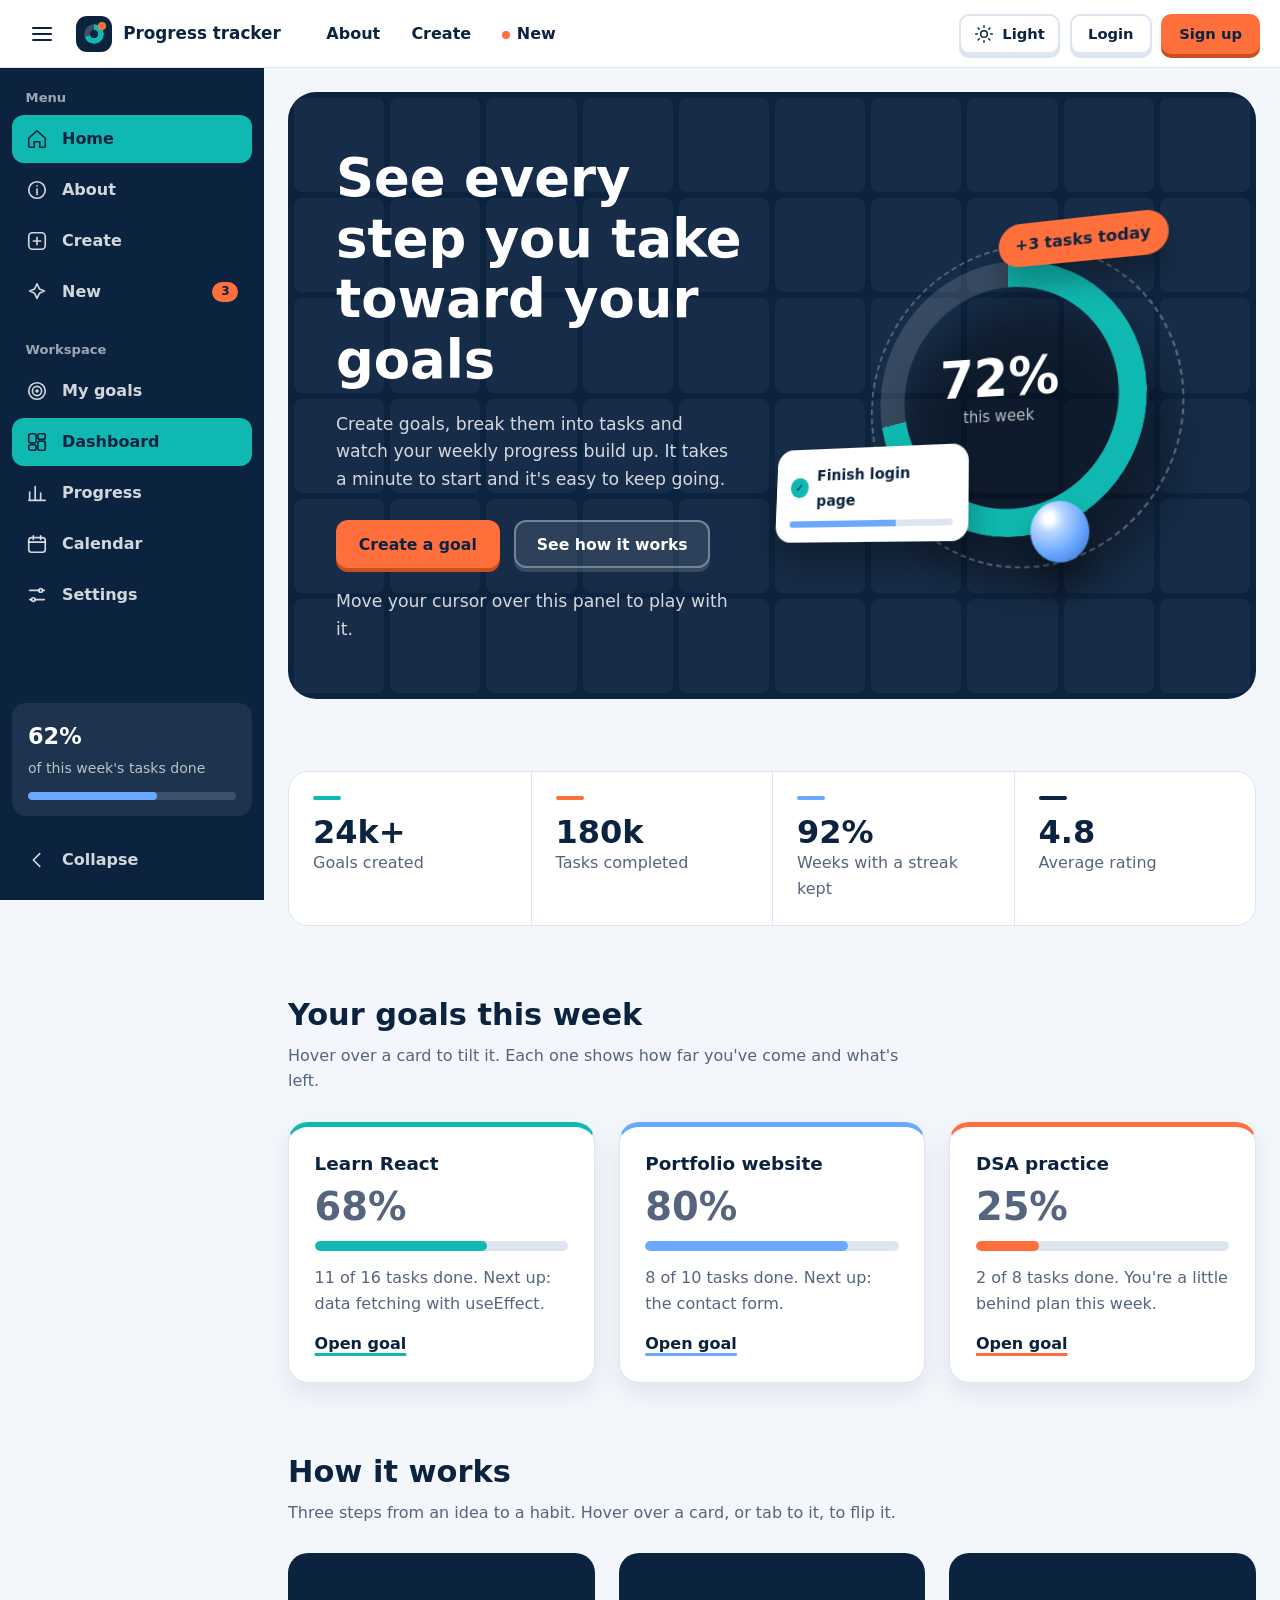
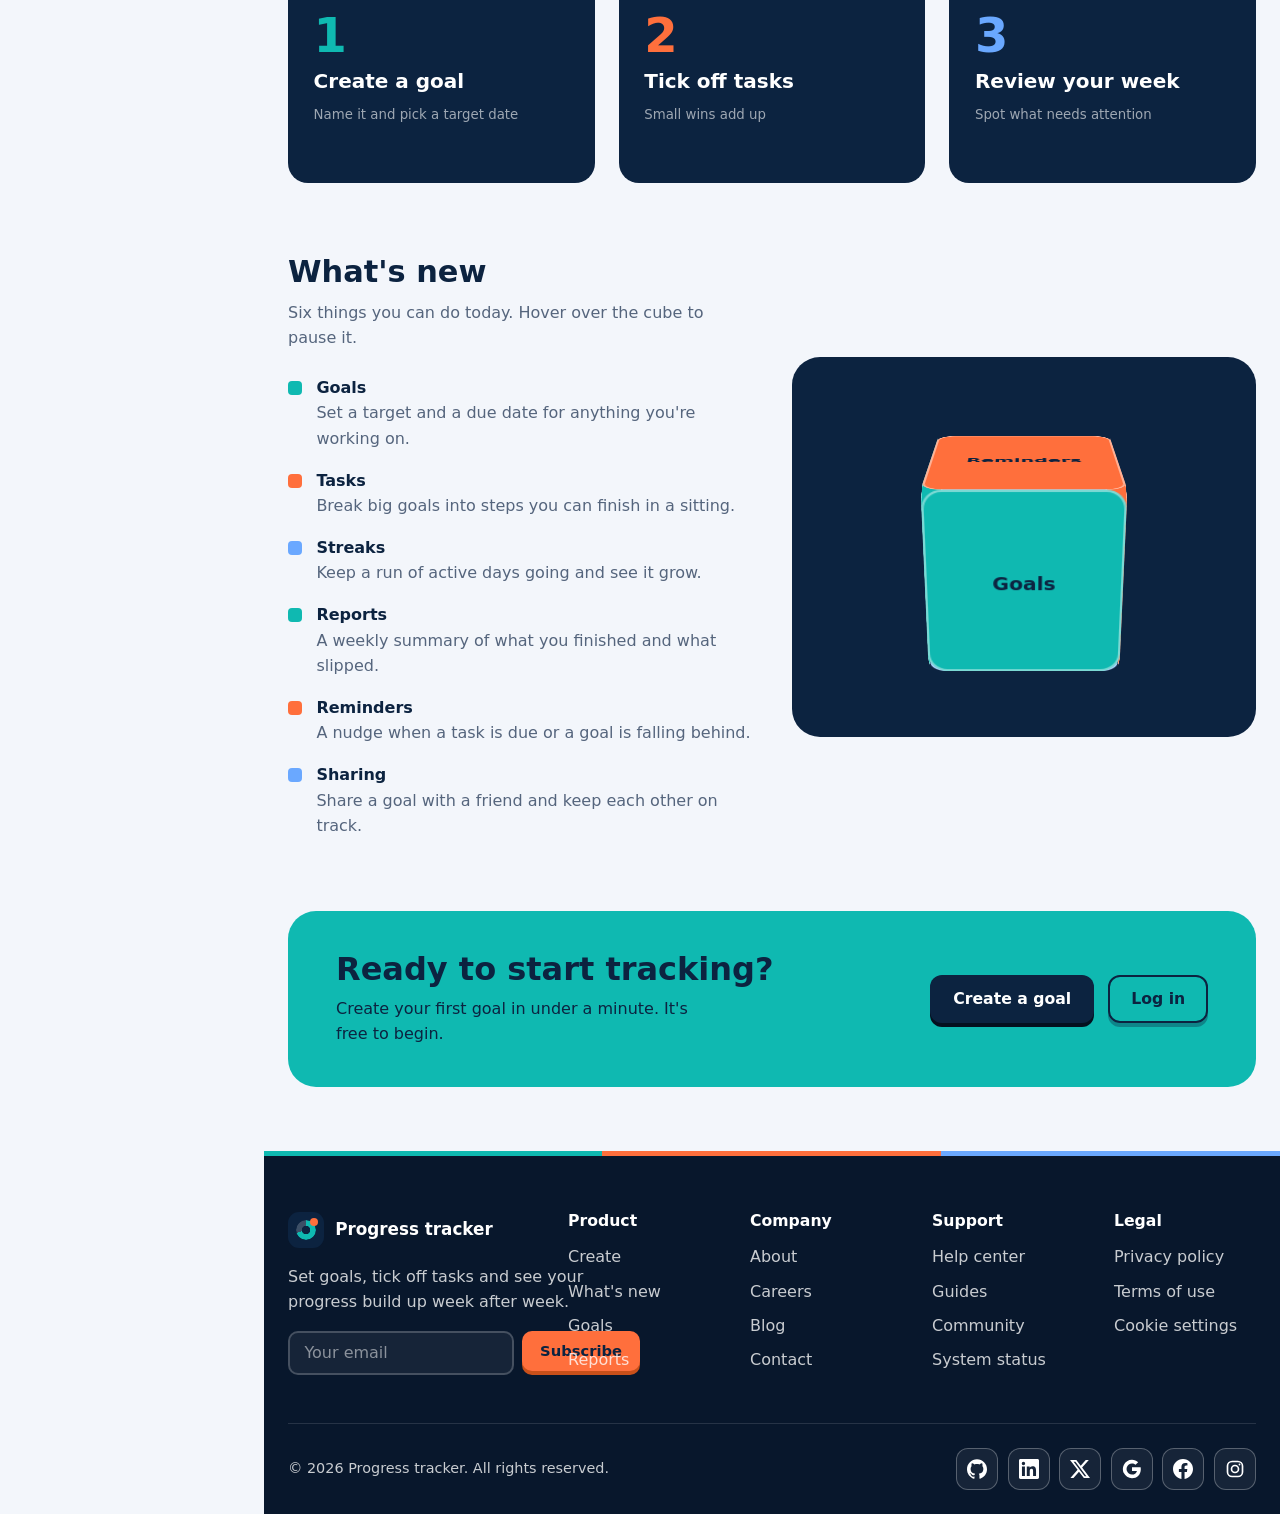
==== commit 7ecc5a53: "new changes" ====
--- a/index.html
+++ b/index.html
@@ -92,6 +92,12 @@
           <svg viewBox="0 0 24 24" aria-hidden="true"><circle cx="12" cy="12" r="9"/><circle cx="12" cy="12" r="5"/><circle cx="12" cy="12" r="1"/></svg>
           <span class="sb-label">My goals</span>
         </a>
+
+        <a class="sb-link" href="dashboard.html" aria-current="page" title="Dashboard">
+          <svg viewBox="0 0 24 24" aria-hidden="true"><rect x="3" y="3" width="8" height="10" rx="2"/><rect x="13" y="3" width="8" height="6" rx="2"/><rect x="13" y="11" width="8" height="10" rx="2"/><rect x="3" y="15" width="8" height="6" rx="2"/></svg>
+          <span class="sb-label">Dashboard</span>
+        </a>
+        
         <a class="sb-link" href="#" title="Progress">
           <svg viewBox="0 0 24 24" aria-hidden="true"><path d="M4 20V11M10 20V5M16 20v-8M21 20H3"/></svg>
           <span class="sb-label">Progress</span>
--- a/dark.css
+++ b/dark.css
@@ -73,11 +73,7 @@
   --blur: blur(18px) saturate(150%);
   --on-accent: #04102a;
 
-  background:
-    radial-gradient(1100px 700px at 12% -8%, rgba(44, 92, 220, 0.3), transparent 62%),
-    radial-gradient(900px 620px at 96% 8%, rgba(110, 70, 220, 0.24), transparent 60%),
-    linear-gradient(180deg, #050c26 0%, #030716 70%);
-  background-attachment: fixed;
+  background: transparent;
   color: var(--navy);
 }
 
@@ -94,13 +90,15 @@
   pointer-events: none;
   perspective: 900px;
   perspective-origin: 50% 40%;
+  background:
+    radial-gradient(1100px 700px at 12% -8%, rgba(44, 92, 220, 0.3), transparent 62%),
+    radial-gradient(900px 620px at 96% 8%, rgba(110, 70, 220, 0.24), transparent 60%),
+    linear-gradient(180deg, #050c26 0%, #030716 70%);
 }
 
 .dm-layer {
   position: absolute;
   inset: -12%;
-  transform: translate3d(calc(var(--px, 0) * var(--d) * -1px), calc(var(--py, 0) * var(--d) * -1px - var(--sc, 0) * var(--d) * 0.02px), 0);
-  will-change: transform;
 }
 .dm-stars-1 {
   --d: 6;
@@ -137,8 +135,6 @@
 .dm-orb {
   position: absolute;
   border-radius: 50%;
-  filter: blur(44px);
-  transform: translate3d(calc(var(--px, 0) * var(--d) * -1px), calc(var(--py, 0) * var(--d) * -1px), 0);
   animation: dm-float 14s ease-in-out infinite alternate;
 }
 .dm-orb-a { --d: 18; top: -12%; left: -10%; width: min(60vw, 640px); aspect-ratio: 1; background: radial-gradient(circle at 35% 35%, rgba(70, 130, 255, 0.5), rgba(40, 50, 170, 0.22) 55%, transparent 72%); }
@@ -153,8 +149,6 @@
   right: 7%;
   width: clamp(90px, 15vw, 220px);
   aspect-ratio: 1;
-  --d: 34;
-  transform: translate3d(calc(var(--px, 0) * var(--d) * -1px), calc(var(--py, 0) * var(--d) * -1px), 0);
   transform-style: preserve-3d;
   opacity: 0.85;
   animation: dm-float 16s ease-in-out infinite alternate;
@@ -173,7 +167,7 @@
   inset: 0;
   background: repeating-linear-gradient(172deg, rgba(255, 255, 255, 0.07) 0 7%, transparent 7% 15%);
   background-size: 200% 100%;
-  animation: dm-bands 22s linear infinite;
+  
 }
 @keyframes dm-bands { to { background-position: 200% 0; } }
 .dm-ring {
@@ -345,67 +339,80 @@
    ========================================================= */
 /* Panels rise into place in 3D when dark mode is on / the page opens.
    "backwards" fill so it never fights the hover tilt afterwards. */
-html[data-mode="dark"] :is(.d-panel, .stat, .tf-card, .gd-stat, .flip, .tilt-card) {
+html[data-mode="dark"].dm-enter :is(.d-panel, .stat, .tf-card, .gd-stat, .flip, .tilt-card) {
   animation: dm-rise 0.85s cubic-bezier(0.2, 0.85, 0.25, 1) backwards;
 }
-html[data-mode="dark"] :is(.d-panel, .stat, .gd-stat, .flip, .tilt-card):nth-child(2) { animation-delay: 0.06s; }
-html[data-mode="dark"] :is(.d-panel, .stat, .gd-stat, .flip, .tilt-card):nth-child(3) { animation-delay: 0.12s; }
-html[data-mode="dark"] :is(.d-panel, .stat, .gd-stat, .flip, .tilt-card):nth-child(4) { animation-delay: 0.18s; }
-html[data-mode="dark"] :is(.d-panel, .stat, .gd-stat, .flip, .tilt-card):nth-child(n + 5) { animation-delay: 0.24s; }
+html[data-mode="dark"].dm-enter :is(.d-panel, .stat, .gd-stat, .flip, .tilt-card):nth-child(2) { animation-delay: 0.06s; }
+html[data-mode="dark"].dm-enter :is(.d-panel, .stat, .gd-stat, .flip, .tilt-card):nth-child(3) { animation-delay: 0.12s; }
+html[data-mode="dark"].dm-enter :is(.d-panel, .stat, .gd-stat, .flip, .tilt-card):nth-child(4) { animation-delay: 0.18s; }
+html[data-mode="dark"].dm-enter :is(.d-panel, .stat, .gd-stat, .flip, .tilt-card):nth-child(n + 5) { animation-delay: 0.24s; }
 @keyframes dm-rise {
   from { opacity: 0; transform: perspective(1000px) translate3d(0, 28px, -60px) rotateX(14deg); }
   to   { opacity: 1; transform: perspective(1000px) translate3d(0, 0, 0) rotateX(0); }
 }
 
-/* Cursor-driven tilt (dark-mode.js adds .dm-tilt to the card under the pointer) */
-html[data-mode="dark"] .dm-tilt {
-  transform: perspective(1000px) rotateX(var(--rx, 0deg)) rotateY(var(--ry, 0deg)) translateZ(0);
-  transition: transform 0.18s ease-out, box-shadow 0.3s;
-  box-shadow: var(--glass-shadow), 0 0 46px -10px rgba(91, 157, 255, 0.35);
-  background-image:
-    radial-gradient(420px circle at var(--gx, 50%) var(--gy, 0%), rgba(140, 180, 255, 0.16), transparent 62%),
-    var(--glass);
-}
-
 /* Sidebar links glide forward a little */
-html[data-mode="dark"] .sb-link:hover { transform: translateX(3px); }
-
-/* Smooth cross-fade when no View Transitions support */
-html.dm-fade, html.dm-fade *, html.dm-fade *::before, html.dm-fade *::after {
-  transition: background-color 0.45s ease, color 0.45s ease, border-color 0.45s ease, box-shadow 0.45s ease !important;
-}
+@media (hover: hover) and (min-width: 901px) {
+  html[data-mode="dark"] .sb-link:hover { transform: translateX(3px); }
+}
+
 /* Circular reveal from the toggle button */
 ::view-transition-old(root), ::view-transition-new(root) { animation: none; mix-blend-mode: normal; }
 ::view-transition-old(root) { z-index: 1; }
 ::view-transition-new(root) { z-index: 2; }
 
 /* =========================================================
-   RESPONSIVE
-   ========================================================= */
+   SWITCHING (mobile-safe cross-fade) + SMOOTH DRAWER
+   ========================================================= */
+/* A full-screen layer fades in, the mode flips underneath, it fades out.
+   Only opacity animates, so it stays smooth on phones. */
+.dm-veil {
+  position: fixed;
+  inset: 0;
+  z-index: 300;
+  pointer-events: none;
+  opacity: 0;
+  transition: opacity 0.2s ease;
+}
+.dm-veil.on { opacity: 1; }
+html.dm-switching *, html.dm-switching *::before, html.dm-switching *::after { transition: none !important; }
+
+/* style.css overwrites the drawer's transition-property and drops "visibility",
+   so on phones the sidebar vanished instantly when closing. Restore it. */
+@media (max-width: 900px) {
+  html .sidebar { transition-property: transform, visibility; will-change: transform; }
+}
+
+/* =========================================================
+   RESPONSIVE / PHONES: no backdrop blur, no background motion.
+   Glass look is kept with more opaque panels + soft borders.
+   ========================================================= */
+@media (max-width: 900px), (hover: none) {
+  html[data-mode="dark"] * { -webkit-backdrop-filter: none !important; backdrop-filter: none !important; }
+
+  html[data-mode="dark"] body {
+    --glass: linear-gradient(145deg, rgba(30, 48, 108, 0.86), rgba(10, 18, 50, 0.9));
+    --glass-strong: linear-gradient(145deg, rgba(30, 48, 108, 0.95), rgba(8, 15, 44, 0.97));
+  }
+  html[data-mode="dark"] .header { background: rgba(6, 12, 34, 0.94); }
+  html[data-mode="dark"] .sidebar { background: linear-gradient(180deg, rgba(10, 20, 58, 0.98), rgba(4, 9, 28, 0.99)); }
+  html[data-mode="dark"] .footer { background: rgba(3, 8, 24, 0.94); }
+  html[data-mode="dark"] :is(.hero, .au-stage, .cube-wrap, .st-nav) { background: linear-gradient(145deg, rgba(24, 44, 110, 0.9), rgba(6, 13, 40, 0.92)); }
+  html[data-mode="dark"] .scrim { background: rgba(2, 6, 20, 0.7); }
+  html[data-mode="dark"] .au-toast { background: rgba(14, 26, 72, 0.97); }
+
+  .dm-layer, .dm-orb, .dm-planet, .dm-ring { animation: none !important; }
+}
+@media (max-width: 700px) {
+  html[data-mode="dark"] .dm-stars-3, html[data-mode="dark"] .dm-planet { display: none; }
+  html[data-mode="dark"] .theme-btn.dm-toggle { padding: 0 0.7rem; }
+}
 @media (max-width: 900px) {
   html[data-mode="dark"] .dm-planet { top: 9%; right: -2%; opacity: 0.6; }
 }
-@media (max-width: 700px) {
-  html[data-mode="dark"] body { --blur: blur(12px) saturate(140%); }
-  html[data-mode="dark"] .dm-orb { filter: blur(30px); }
-  html[data-mode="dark"] .dm-stars-3 { display: none; }
-  html[data-mode="dark"] .dm-planet { width: 84px; opacity: 0.45; }
-  html[data-mode="dark"] .theme-btn.dm-toggle { padding: 0 0.7rem; }
-}
-/* backdrop-filter on the header makes it the containing block of the
-   mobile (position: fixed) theme menu, so anchor it to the header */
-@media (max-width: 600px) {
-  html[data-mode="dark"] .theme-menu { top: calc(100% + 0.5rem); }
-}
-
-/* Touch devices: no hover tilt, keep it light */
-@media (hover: none) {
-  html[data-mode="dark"] .dm-tilt { transform: none; }
-}
 
 @media (prefers-reduced-motion: reduce) {
   .dm-layer, .dm-orb, .dm-planet, .dm-globe::before, .dm-ring,
-  html[data-mode="dark"] :is(.d-panel, .stat, .tf-card, .gd-stat, .flip, .tilt-card) { animation: none !important; }
-  .dm-toggle .dm-coin-in { transition-duration: 0.01s; }
-  html[data-mode="dark"] .dm-tilt { transform: none; }
-}
+  html[data-mode="dark"].dm-enter :is(.d-panel, .stat, .tf-card, .gd-stat, .flip, .tilt-card) { animation: none !important; }
+  .dm-toggle .dm-coin-in, .dm-veil { transition-duration: 0.01s; }
+}
--- a/dark.css
+++ b/dark.css
@@ -73,11 +73,7 @@
   --blur: blur(18px) saturate(150%);
   --on-accent: #04102a;
 
-  background:
-    radial-gradient(1100px 700px at 12% -8%, rgba(44, 92, 220, 0.3), transparent 62%),
-    radial-gradient(900px 620px at 96% 8%, rgba(110, 70, 220, 0.24), transparent 60%),
-    linear-gradient(180deg, #050c26 0%, #030716 70%);
-  background-attachment: fixed;
+  background: transparent;
   color: var(--navy);
 }
 
@@ -94,13 +90,15 @@
   pointer-events: none;
   perspective: 900px;
   perspective-origin: 50% 40%;
+  background:
+    radial-gradient(1100px 700px at 12% -8%, rgba(44, 92, 220, 0.3), transparent 62%),
+    radial-gradient(900px 620px at 96% 8%, rgba(110, 70, 220, 0.24), transparent 60%),
+    linear-gradient(180deg, #050c26 0%, #030716 70%);
 }
 
 .dm-layer {
   position: absolute;
   inset: -12%;
-  transform: translate3d(calc(var(--px, 0) * var(--d) * -1px), calc(var(--py, 0) * var(--d) * -1px - var(--sc, 0) * var(--d) * 0.02px), 0);
-  will-change: transform;
 }
 .dm-stars-1 {
   --d: 6;
@@ -137,8 +135,6 @@
 .dm-orb {
   position: absolute;
   border-radius: 50%;
-  filter: blur(44px);
-  transform: translate3d(calc(var(--px, 0) * var(--d) * -1px), calc(var(--py, 0) * var(--d) * -1px), 0);
   animation: dm-float 14s ease-in-out infinite alternate;
 }
 .dm-orb-a { --d: 18; top: -12%; left: -10%; width: min(60vw, 640px); aspect-ratio: 1; background: radial-gradient(circle at 35% 35%, rgba(70, 130, 255, 0.5), rgba(40, 50, 170, 0.22) 55%, transparent 72%); }
@@ -153,8 +149,6 @@
   right: 7%;
   width: clamp(90px, 15vw, 220px);
   aspect-ratio: 1;
-  --d: 34;
-  transform: translate3d(calc(var(--px, 0) * var(--d) * -1px), calc(var(--py, 0) * var(--d) * -1px), 0);
   transform-style: preserve-3d;
   opacity: 0.85;
   animation: dm-float 16s ease-in-out infinite alternate;
@@ -173,7 +167,7 @@
   inset: 0;
   background: repeating-linear-gradient(172deg, rgba(255, 255, 255, 0.07) 0 7%, transparent 7% 15%);
   background-size: 200% 100%;
-  animation: dm-bands 22s linear infinite;
+  
 }
 @keyframes dm-bands { to { background-position: 200% 0; } }
 .dm-ring {
@@ -345,67 +339,80 @@
    ========================================================= */
 /* Panels rise into place in 3D when dark mode is on / the page opens.
    "backwards" fill so it never fights the hover tilt afterwards. */
-html[data-mode="dark"] :is(.d-panel, .stat, .tf-card, .gd-stat, .flip, .tilt-card) {
+html[data-mode="dark"].dm-enter :is(.d-panel, .stat, .tf-card, .gd-stat, .flip, .tilt-card) {
   animation: dm-rise 0.85s cubic-bezier(0.2, 0.85, 0.25, 1) backwards;
 }
-html[data-mode="dark"] :is(.d-panel, .stat, .gd-stat, .flip, .tilt-card):nth-child(2) { animation-delay: 0.06s; }
-html[data-mode="dark"] :is(.d-panel, .stat, .gd-stat, .flip, .tilt-card):nth-child(3) { animation-delay: 0.12s; }
-html[data-mode="dark"] :is(.d-panel, .stat, .gd-stat, .flip, .tilt-card):nth-child(4) { animation-delay: 0.18s; }
-html[data-mode="dark"] :is(.d-panel, .stat, .gd-stat, .flip, .tilt-card):nth-child(n + 5) { animation-delay: 0.24s; }
+html[data-mode="dark"].dm-enter :is(.d-panel, .stat, .gd-stat, .flip, .tilt-card):nth-child(2) { animation-delay: 0.06s; }
+html[data-mode="dark"].dm-enter :is(.d-panel, .stat, .gd-stat, .flip, .tilt-card):nth-child(3) { animation-delay: 0.12s; }
+html[data-mode="dark"].dm-enter :is(.d-panel, .stat, .gd-stat, .flip, .tilt-card):nth-child(4) { animation-delay: 0.18s; }
+html[data-mode="dark"].dm-enter :is(.d-panel, .stat, .gd-stat, .flip, .tilt-card):nth-child(n + 5) { animation-delay: 0.24s; }
 @keyframes dm-rise {
   from { opacity: 0; transform: perspective(1000px) translate3d(0, 28px, -60px) rotateX(14deg); }
   to   { opacity: 1; transform: perspective(1000px) translate3d(0, 0, 0) rotateX(0); }
 }
 
-/* Cursor-driven tilt (dark-mode.js adds .dm-tilt to the card under the pointer) */
-html[data-mode="dark"] .dm-tilt {
-  transform: perspective(1000px) rotateX(var(--rx, 0deg)) rotateY(var(--ry, 0deg)) translateZ(0);
-  transition: transform 0.18s ease-out, box-shadow 0.3s;
-  box-shadow: var(--glass-shadow), 0 0 46px -10px rgba(91, 157, 255, 0.35);
-  background-image:
-    radial-gradient(420px circle at var(--gx, 50%) var(--gy, 0%), rgba(140, 180, 255, 0.16), transparent 62%),
-    var(--glass);
-}
-
 /* Sidebar links glide forward a little */
-html[data-mode="dark"] .sb-link:hover { transform: translateX(3px); }
-
-/* Smooth cross-fade when no View Transitions support */
-html.dm-fade, html.dm-fade *, html.dm-fade *::before, html.dm-fade *::after {
-  transition: background-color 0.45s ease, color 0.45s ease, border-color 0.45s ease, box-shadow 0.45s ease !important;
-}
+@media (hover: hover) and (min-width: 901px) {
+  html[data-mode="dark"] .sb-link:hover { transform: translateX(3px); }
+}
+
 /* Circular reveal from the toggle button */
 ::view-transition-old(root), ::view-transition-new(root) { animation: none; mix-blend-mode: normal; }
 ::view-transition-old(root) { z-index: 1; }
 ::view-transition-new(root) { z-index: 2; }
 
 /* =========================================================
-   RESPONSIVE
-   ========================================================= */
+   SWITCHING (mobile-safe cross-fade) + SMOOTH DRAWER
+   ========================================================= */
+/* A full-screen layer fades in, the mode flips underneath, it fades out.
+   Only opacity animates, so it stays smooth on phones. */
+.dm-veil {
+  position: fixed;
+  inset: 0;
+  z-index: 300;
+  pointer-events: none;
+  opacity: 0;
+  transition: opacity 0.2s ease;
+}
+.dm-veil.on { opacity: 1; }
+html.dm-switching *, html.dm-switching *::before, html.dm-switching *::after { transition: none !important; }
+
+/* style.css overwrites the drawer's transition-property and drops "visibility",
+   so on phones the sidebar vanished instantly when closing. Restore it. */
+@media (max-width: 900px) {
+  html .sidebar { transition-property: transform, visibility; will-change: transform; }
+}
+
+/* =========================================================
+   RESPONSIVE / PHONES: no backdrop blur, no background motion.
+   Glass look is kept with more opaque panels + soft borders.
+   ========================================================= */
+@media (max-width: 900px), (hover: none) {
+  html[data-mode="dark"] * { -webkit-backdrop-filter: none !important; backdrop-filter: none !important; }
+
+  html[data-mode="dark"] body {
+    --glass: linear-gradient(145deg, rgba(30, 48, 108, 0.86), rgba(10, 18, 50, 0.9));
+    --glass-strong: linear-gradient(145deg, rgba(30, 48, 108, 0.95), rgba(8, 15, 44, 0.97));
+  }
+  html[data-mode="dark"] .header { background: rgba(6, 12, 34, 0.94); }
+  html[data-mode="dark"] .sidebar { background: linear-gradient(180deg, rgba(10, 20, 58, 0.98), rgba(4, 9, 28, 0.99)); }
+  html[data-mode="dark"] .footer { background: rgba(3, 8, 24, 0.94); }
+  html[data-mode="dark"] :is(.hero, .au-stage, .cube-wrap, .st-nav) { background: linear-gradient(145deg, rgba(24, 44, 110, 0.9), rgba(6, 13, 40, 0.92)); }
+  html[data-mode="dark"] .scrim { background: rgba(2, 6, 20, 0.7); }
+  html[data-mode="dark"] .au-toast { background: rgba(14, 26, 72, 0.97); }
+
+  .dm-layer, .dm-orb, .dm-planet, .dm-ring { animation: none !important; }
+}
+@media (max-width: 700px) {
+  html[data-mode="dark"] .dm-stars-3, html[data-mode="dark"] .dm-planet { display: none; }
+  html[data-mode="dark"] .theme-btn.dm-toggle { padding: 0 0.7rem; }
+}
 @media (max-width: 900px) {
   html[data-mode="dark"] .dm-planet { top: 9%; right: -2%; opacity: 0.6; }
 }
-@media (max-width: 700px) {
-  html[data-mode="dark"] body { --blur: blur(12px) saturate(140%); }
-  html[data-mode="dark"] .dm-orb { filter: blur(30px); }
-  html[data-mode="dark"] .dm-stars-3 { display: none; }
-  html[data-mode="dark"] .dm-planet { width: 84px; opacity: 0.45; }
-  html[data-mode="dark"] .theme-btn.dm-toggle { padding: 0 0.7rem; }
-}
-/* backdrop-filter on the header makes it the containing block of the
-   mobile (position: fixed) theme menu, so anchor it to the header */
-@media (max-width: 600px) {
-  html[data-mode="dark"] .theme-menu { top: calc(100% + 0.5rem); }
-}
-
-/* Touch devices: no hover tilt, keep it light */
-@media (hover: none) {
-  html[data-mode="dark"] .dm-tilt { transform: none; }
-}
 
 @media (prefers-reduced-motion: reduce) {
   .dm-layer, .dm-orb, .dm-planet, .dm-globe::before, .dm-ring,
-  html[data-mode="dark"] :is(.d-panel, .stat, .tf-card, .gd-stat, .flip, .tilt-card) { animation: none !important; }
-  .dm-toggle .dm-coin-in { transition-duration: 0.01s; }
-  html[data-mode="dark"] .dm-tilt { transform: none; }
-}
+  html[data-mode="dark"].dm-enter :is(.d-panel, .stat, .tf-card, .gd-stat, .flip, .tilt-card) { animation: none !important; }
+  .dm-toggle .dm-coin-in, .dm-veil { transition-duration: 0.01s; }
+}
